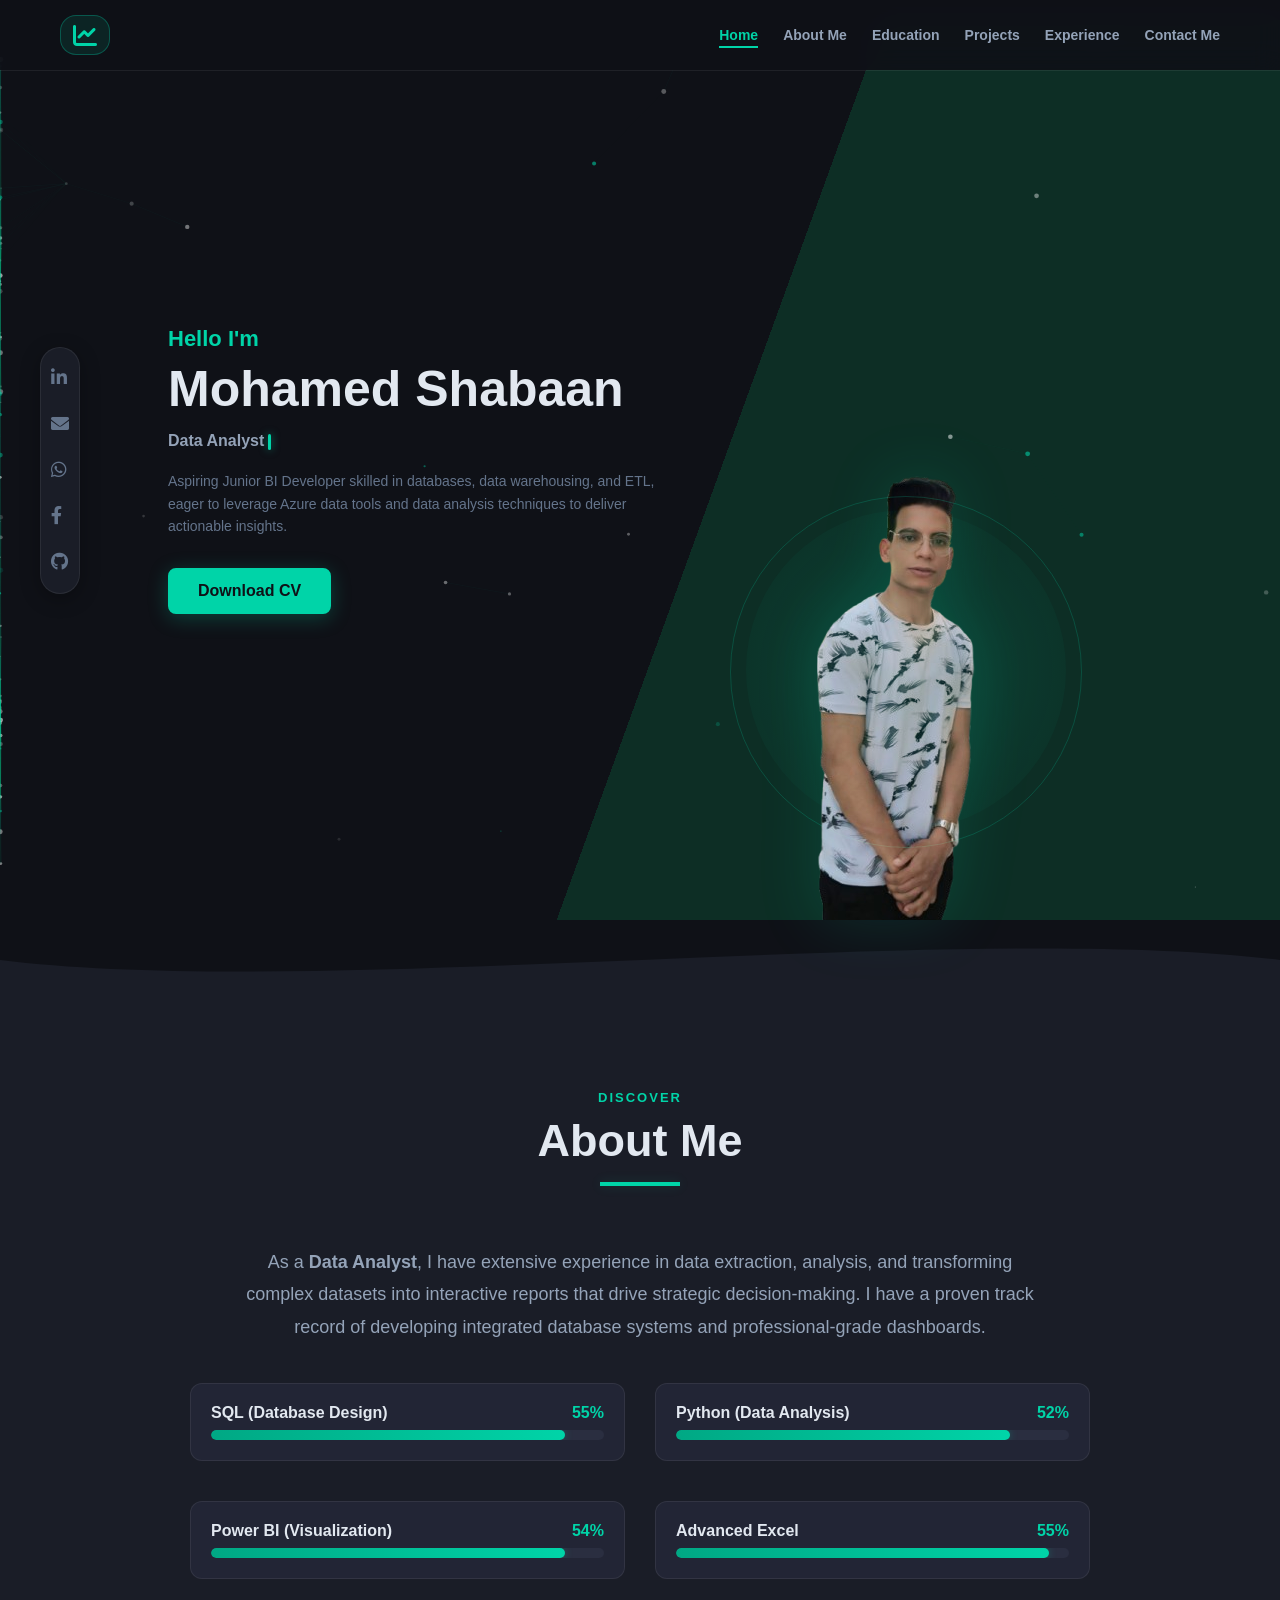
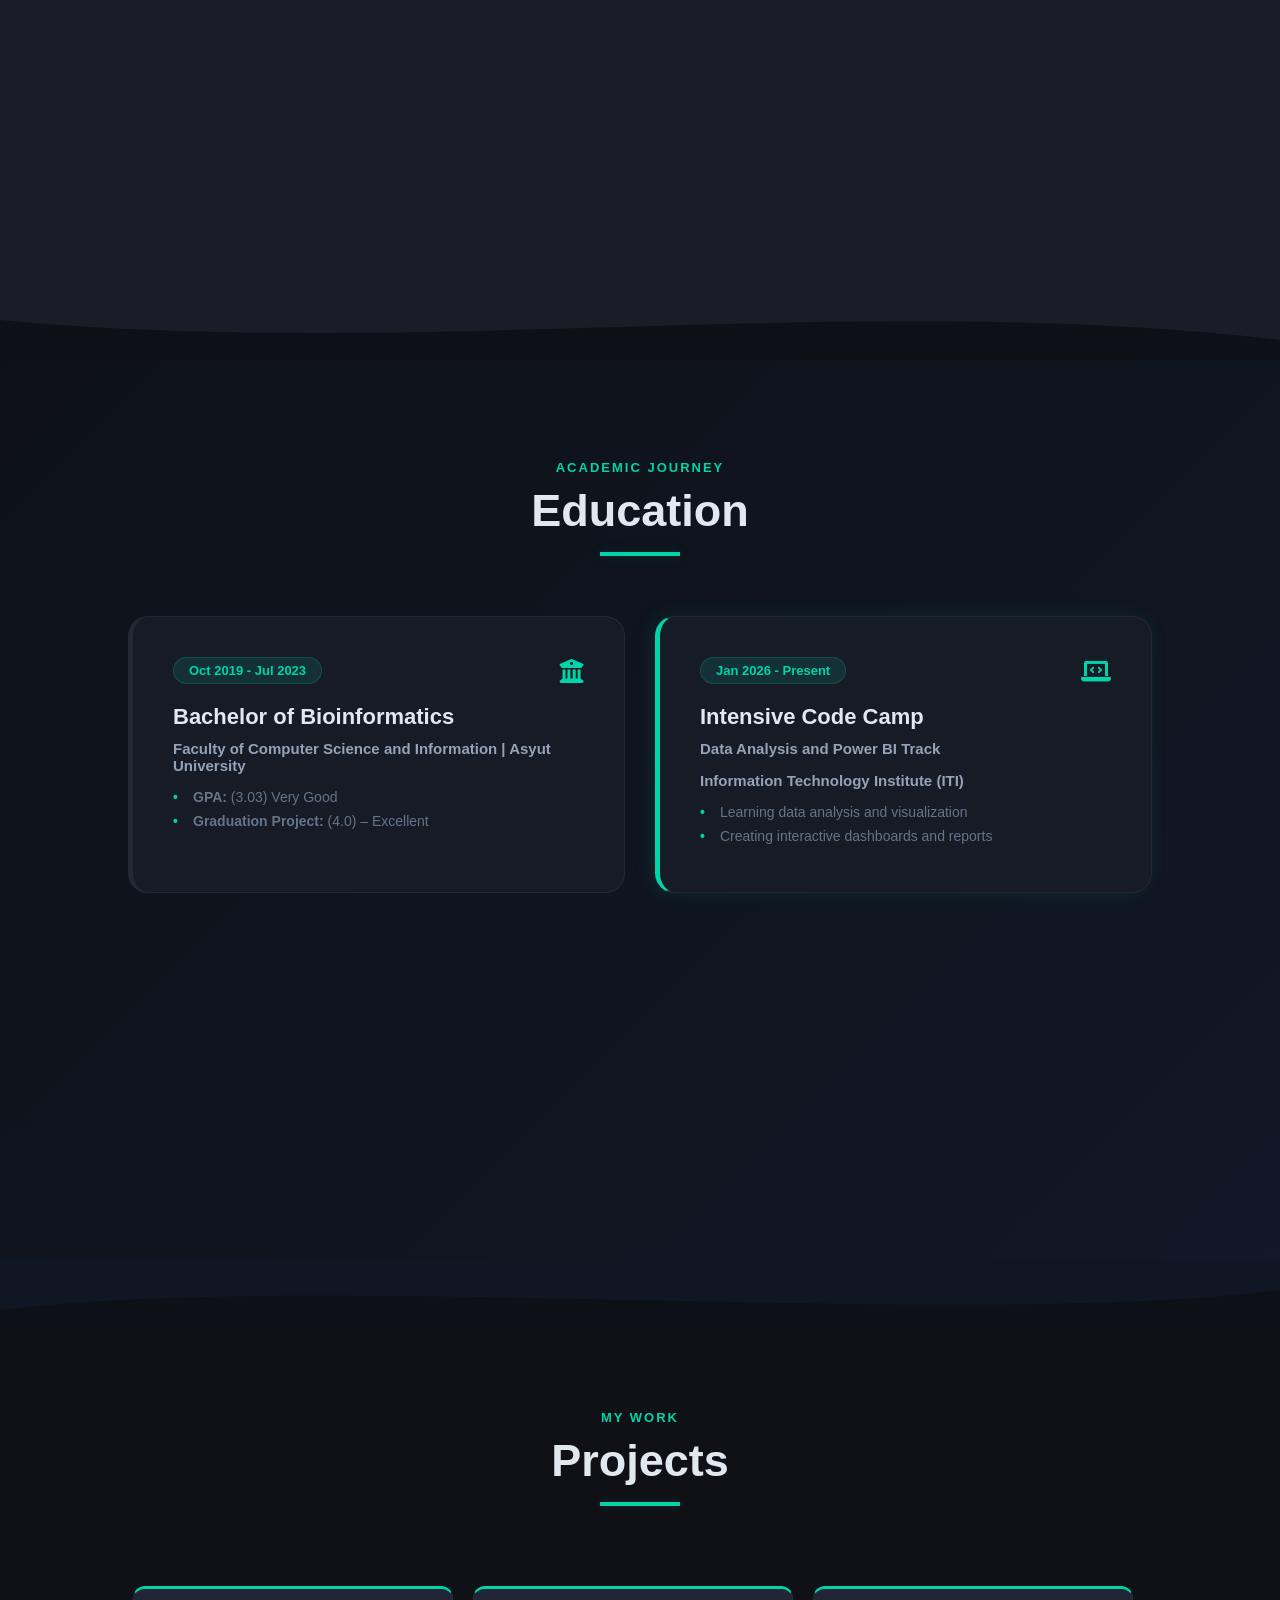
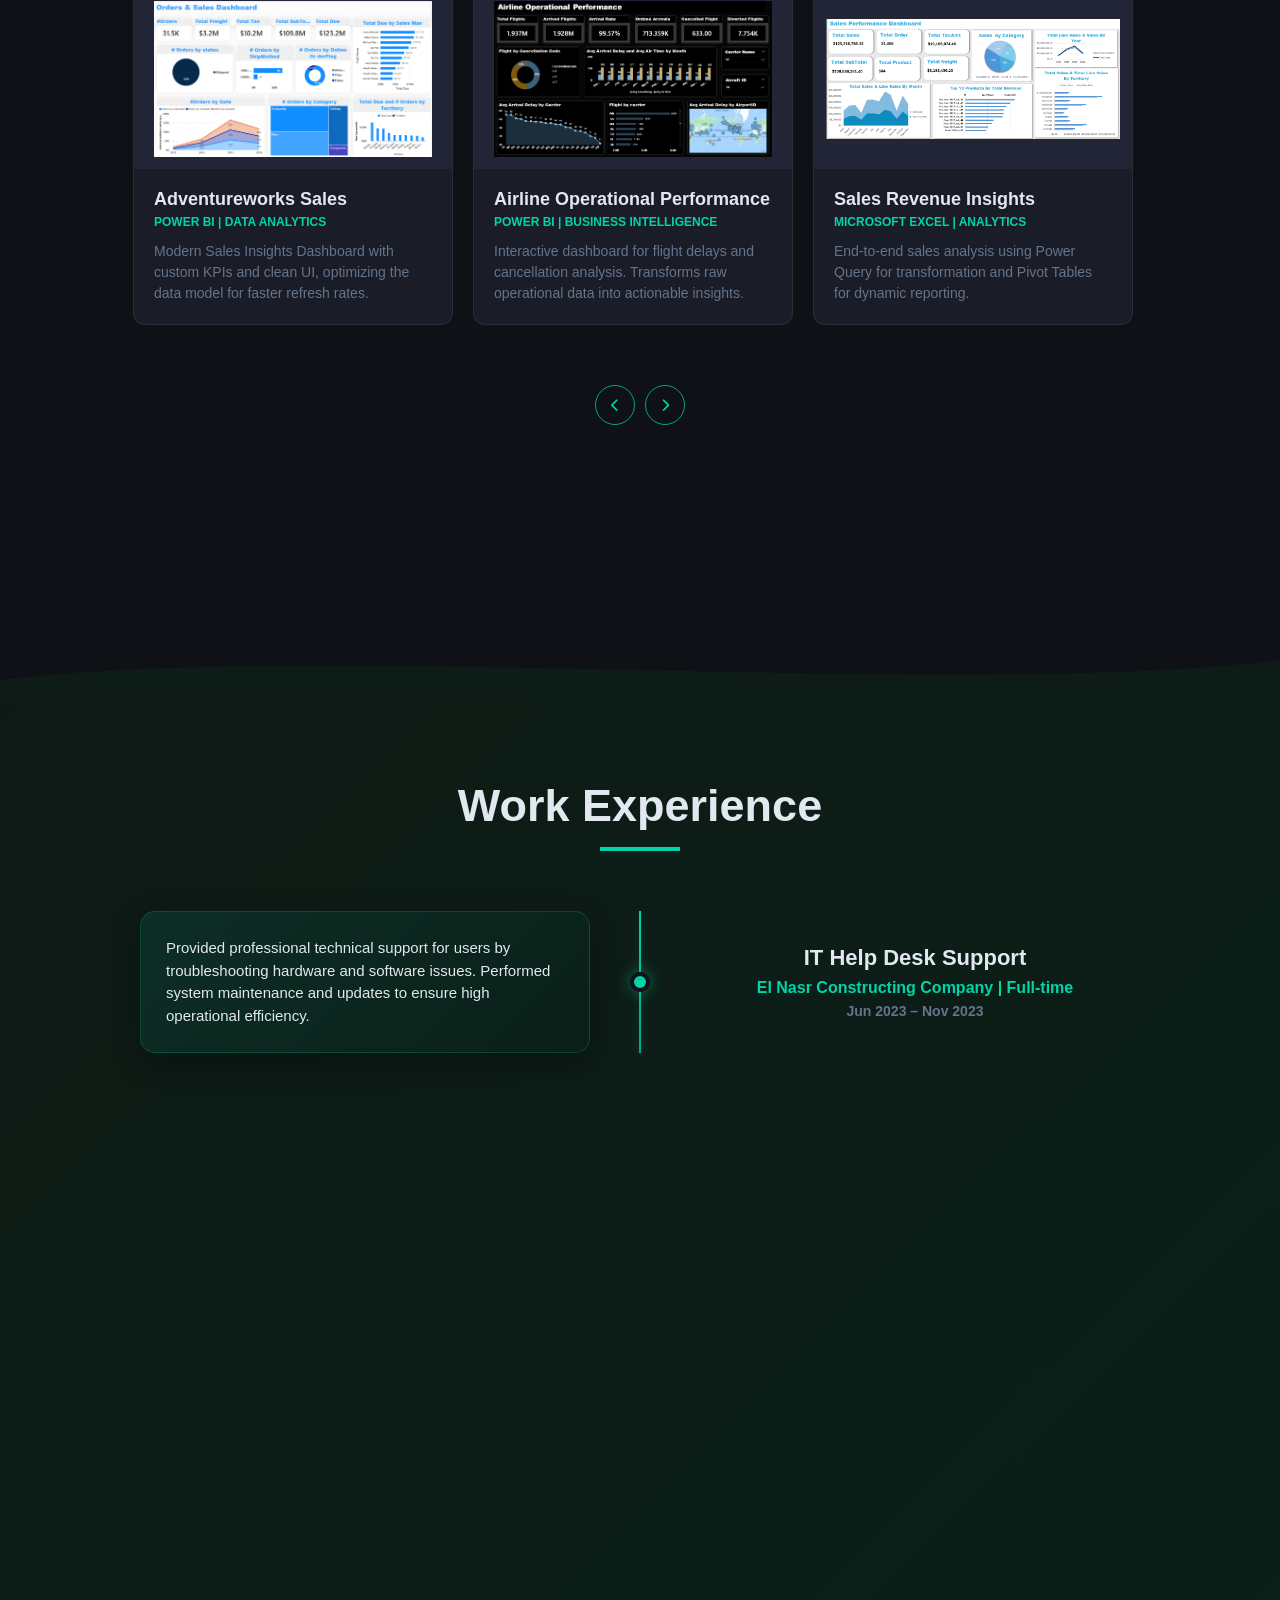
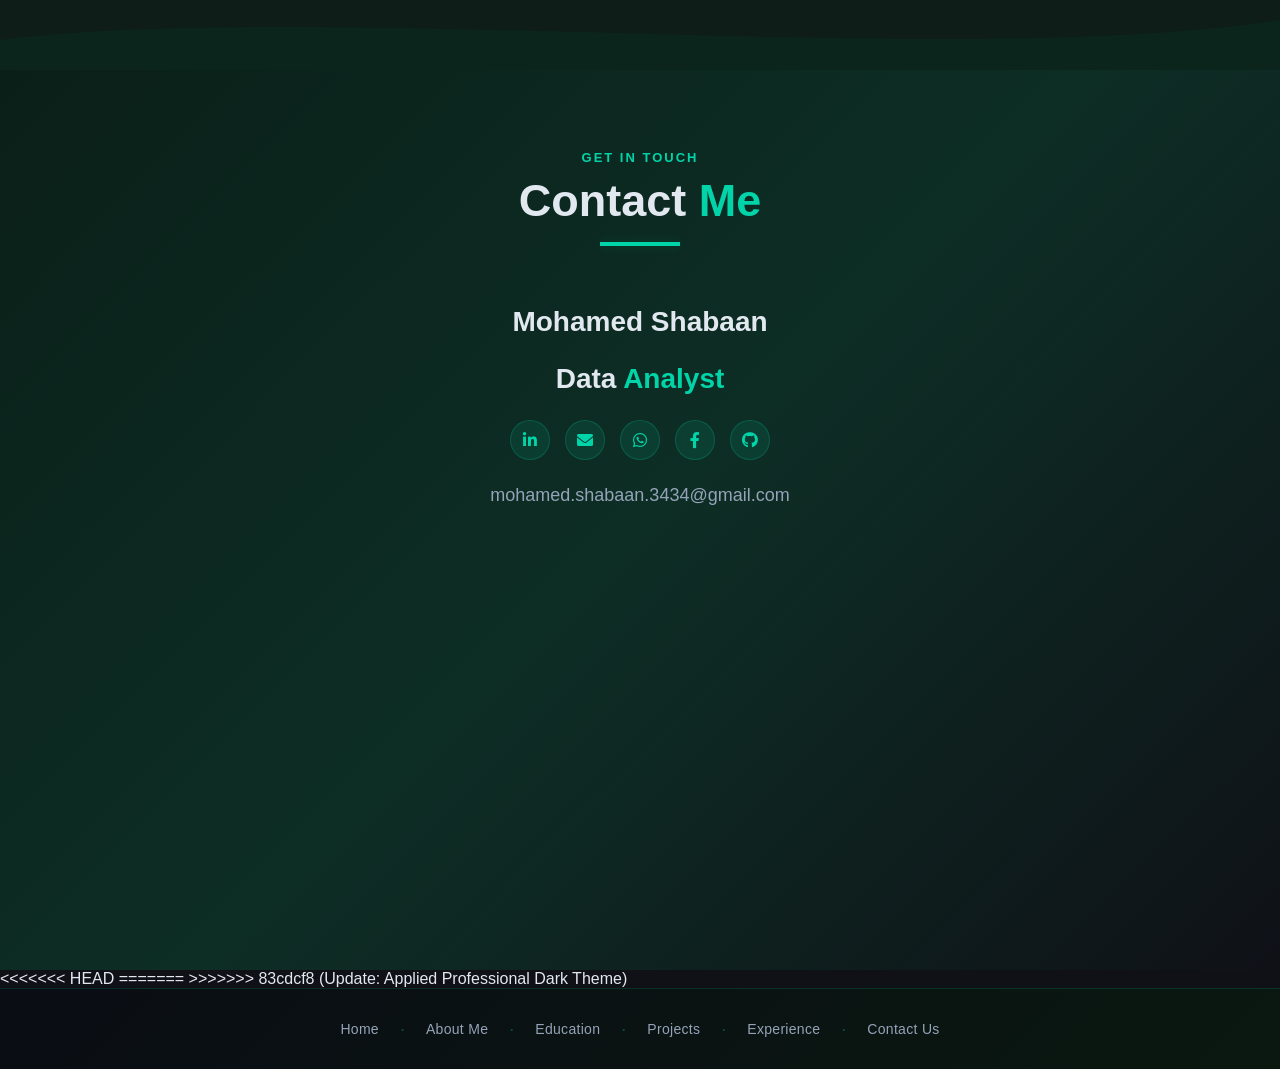
==== index.html @ 7af98ad3 "Update: Applied Professional Dark Theme2" ====
<!DOCTYPE html>
<html lang="en">
<head>
    <meta charset="UTF-8">
    <meta name="viewport" content="width=device-width, initial-scale=1.0">
    <title>Mohamed Shabaan | Portfolio</title>
    <link rel="stylesheet" href="hero.css">
    <link rel="stylesheet" href="style.css">
    <link rel="stylesheet" href="wave.css">
    <link rel="stylesheet" href="effect.css">
    <link href="https://unpkg.com/aos@2.3.1/dist/aos.css" rel="stylesheet">
    <link rel="stylesheet" href="https://cdnjs.cloudflare.com/ajax/libs/font-awesome/6.0.0/css/all.min.css">
</head>
<body>
<header class="main-header">
    <nav class="container">
        <div class="logo">
            <span class="job-tag"> <div class="hero-icon">
                <i class="fas fa-chart-line"></i>
            </div></span>
        </div>
        <ul class="nav-links">
            <li><a href="#home" class="nav-link active">Home</a></li>
            <li><a href="#about" class="nav-link">About Me</a></li>
            <li><a href="#education" class="nav-link">Education</a></li>
            <li><a href="#portfolio" class="nav-link">Projects</a></li>
            <li><a href="#experience" class="nav-link">Experience</a></li>
            <li><a href="#contact" class="nav-link">Contact Me</a></li>
        </ul>
    </nav>
</header>

<!-- ===== HERO ===== -->
<main class="hero" id="home">
    <div class="social-sidebar">
        <a href="https://www.linkedin.com/in/mohamed-shabaan-11221a3b8/?lipi=urn%3Ali%3Apage%3Ad_flagship3_profile_view_base_contact_details%3BFqhRUci6RZ6Cg0pej%2B3enQ%3D%3D" target="_blank"><i class="fab fa-linkedin-in"></i></a>
        <a href="mailto:mohamed.shabaan.3434@gmail.com"><i class="fas fa-envelope"></i></a>
        <a href="https://wa.me/201144045352" target="_blank"><i class="fab fa-whatsapp"></i></a>
        <a href="https://www.facebook.com/mohamed.shabaan.794" target="_blank"><i class="fab fa-facebook-f"></i></a>
        <a href="https://github.com/mohamedshabaanaa342-bot" target="_blank" class="btn-outline"><i class="fab fa-github"></i></a>
    </div>
    <div class="hero-container">
        <div class="hero-text">
            <!-- أيقونة فوق -->
           
            <h3 class="greeting">Hello I'm</h3>
            <h1>Mohamed Shabaan</h1>
            <p class="job-title">Data Analyst</p>
            <p class="description">
                Aspiring Junior BI Developer skilled in databases, data warehousing,
                and ETL, eager to leverage Azure data tools and data analysis techniques
                to deliver actionable insights.
            </p>
            <div class="cta-buttons">
                <a href="https://drive.google.com/file/d/1Bhih-Uv4L9iuUc2vwCbaowPShr50F6uy/view?usp=drive_link"
                   target="_blank" class="btn btn-primary">
                    Download CV
                </a>
            </div>
        </div>
        <div class="hero-image">
            <img src="hh.png" alt="Mohamed Shabaan">
        </div>
    </div>
</main>

<!-- WAVE: Hero → About -->
<div class="wave-divider to-surface">
  <svg viewBox="0 0 1440 70" preserveAspectRatio="none" xmlns="http://www.w3.org/2000/svg">
    <path d="M0,40 C360,80 1080,0 1440,40 L1440,70 L0,70 Z"/>
  </svg>
</div>

<!-- ===== ABOUT ===== -->
<section class="about-section" id="about">
    <div class="container">
        <div class="section-header">
            <span class="subtitle">Discover</span>
            <h2 class="big-title">About Me</h2>
            <div class="center-line"></div>
        </div>
        <div class="about-wrapper">
            <div class="about-text">
                <p class="summary-text">
                    As a <strong>Data Analyst</strong>, I have extensive experience in data extraction,
                    analysis, and transforming complex datasets into interactive reports that drive
                    strategic decision-making. I have a proven track record of developing integrated
                    database systems and professional-grade dashboards.
                </p>
            </div>
            <div class="skills-container">
                <div class="skill-card">
                    <div class="skill-info"><span>SQL (Database Design)</span><span>90%</span></div>
                    <div class="bar-bg"><div class="bar-fill" style="width: 90%;"></div></div>
                </div>
                <div class="skill-card">
                    <div class="skill-info"><span>Python (Data Analysis)</span><span>85%</span></div>
                    <div class="bar-bg"><div class="bar-fill" style="width: 85%;"></div></div>
                </div>
                <div class="skill-card">
                    <div class="skill-info"><span>Power BI (Visualization)</span><span>90%</span></div>
                    <div class="bar-bg"><div class="bar-fill" style="width: 90%;"></div></div>
                </div>
                <div class="skill-card">
                    <div class="skill-info"><span>Advanced Excel</span><span>95%</span></div>
                    <div class="bar-bg"><div class="bar-fill" style="width: 95%;"></div></div>
                </div>
            </div>
        </div>
    </div>
</section>

<!-- WAVE: About → Education -->
<div class="wave-divider to-education">
  <svg viewBox="0 0 1440 70" preserveAspectRatio="none" xmlns="http://www.w3.org/2000/svg">
    <path d="M0,30 C480,70 960,0 1440,50 L1440,70 L0,70 Z"/>
  </svg>
</div>

<!-- ===== EDUCATION ===== -->
<section class="education-section" id="education" data-aos="fade-right">
    <div class="container">
        <div class="section-header">
            <p class="subtitle">Academic Journey</p>
            <h2 class="big-title">Education</h2>
            <div class="center-line"></div>
        </div>
        <div class="education-grid">
            <div class="education-card">
                <div class="card-header">
                    <span class="date">Oct 2019 - Jul 2023</span>
                    <i class="fas fa-university"></i>
                </div>
                <h3>Bachelor of Bioinformatics</h3>
                <p class="institution">Faculty of Computer Science and Information | Asyut University</p>
                <ul class="edu-details">
                    <li><strong>GPA:</strong> (3.03) Very Good</li>
                    <li><strong>Graduation Project:</strong> (4.0) – Excellent</li>
                </ul>
            </div>
            <div class="education-card highlight-edu">
                <div class="card-header">
                    <span class="date">Jan 2026 - Present</span>
                    <i class="fas fa-laptop-code"></i>
                </div>
                <h3>Intensive Code Camp</h3>
                <p class="track">Data Analysis and Power BI Track</p>
                <p class="institution">Information Technology Institute (ITI)</p>
                <ul class="edu-details">
                    <li>Learning data analysis and visualization</li>
                    <li>Creating interactive dashboards and reports</li>
                </ul>
            </div>
        </div>
    </div>
</section>

<!-- WAVE: Education → Projects -->
<div class="wave-divider to-projects">
  <svg viewBox="0 0 1440 70" preserveAspectRatio="none" xmlns="http://www.w3.org/2000/svg">
    <path d="M0,50 C360,10 1080,70 1440,30 L1440,70 L0,70 Z"/>
  </svg>
</div>

<!-- ===== PROJECTS ===== -->
<section class="portfolio-section" id="portfolio">
    <div class="container">
        <div class="section-header">
            <div class="title-group">
                <span class="subtitle">My Work</span>
                <h2 class="big-title">Projects</h2>
                <div class="center-line"></div>
            </div>
        </div>
        <div class="project-slider" id="projectSlider">
            <a href="https://github.com/mohamedshabaanaa342-bot/sales-revenue-insights-dashboard-PowerBi.git" target="_blank" class="project-link-wrapper">
                <div class="project-card" data-aos="fade-up" data-aos-delay="5">
                    <div class="project-image"><img src="power.png" alt="Adventureworks Sales"></div>
                    <div class="project-info">
                        <h3>Adventureworks Sales</h3>
                        <p class="category">POWER BI | DATA ANALYTICS</p>
                        <p class="project-desc">Modern Sales Insights Dashboard with custom KPIs and clean UI, optimizing the data model for faster refresh rates.</p>
                    </div>
                </div>
            </a>
            <a href="https://github.com/mohamedshabaanaa342-bot/Airline-Operational-Performance.git" target="_blank" class="project-link-wrapper">
                <div class="project-card" data-aos="fade-up" data-aos-delay="5">
                    <div class="project-image"><img src="a.png" alt="Airline Dashboard"></div>
                    <div class="project-info">
                        <h3>Airline Operational Performance</h3>
                        <p class="category">POWER BI | BUSINESS INTELLIGENCE</p>
                        <p class="project-desc">Interactive dashboard for flight delays and cancellation analysis. Transforms raw operational data into actionable insights.</p>
                    </div>
                </div>
            </a>
            <a href="https://github.com/mohamedshabaanaa342-bot/httsales-revenue-insights-dashboard-excel.git" target="_blank" class="project-link-wrapper">
                <div class="project-card" data-aos="fade-up" data-aos-delay="5">
                    <div class="project-image"><img src="excel.png" alt="Excel Sales"></div>
                    <div class="project-info">
                        <h3>Sales Revenue Insights</h3>
                        <p class="category">MICROSOFT EXCEL | ANALYTICS</p>
                        <p class="project-desc">End-to-end sales analysis using Power Query for transformation and Pivot Tables for dynamic reporting.</p>
                    </div>
                </div>
            </a>
            <a href="https://github.com/mohamedshabaanaa342-bot/Movies-Data-Analysis.git" target="_blank" class="project-link-wrapper">
                <div class="project-card">
                    <div class="project-image"><img src="py.png" alt="Movies Analysis"></div>
                    <div class="project-info">
                        <h3>Movies Data Analysis</h3>
                        <p class="category">PYTHON | PANDAS & NUMPY</p>
                        <p class="project-desc">Analyzed movie datasets to extract trends using Python, including data cleaning and exploratory analysis.</p>
                    </div>
                </div>
            </a>
            <a href="https://github.com/mohamedshabaanaa342-bot/CRM_Database_and_Data_Analysis.git" target="_blank" class="project-link-wrapper">
                <div class="project-card">
                    <div class="project-image"><img src="crm.png" alt="CRM System"></div>
                    <div class="project-info">
                        <h3>CRM System</h3>
                        <p class="category">SQL | DATABASE DEVELOPMENT</p>
                        <p class="project-desc">Built a CRM database system to manage customer info, sales and Customer opinions processes with high data integrity.</p>
                    </div>
                </div>
            </a>
            <a href="https://github.com/mohamedshabaanaa342-bot/Trains_DB.git" target="_blank" class="project-link-wrapper">
                <div class="project-card">
                    <div class="project-image"><img src="train.png" alt="Train System"></div>
                    <div class="project-info">
                        <h3>Train System</h3>
                        <p class="category">SQL | DATABASE DEVELOPMENT</p>
                        <p class="project-desc">Comprehensive Train Reservation System that includes: train management, trips, employees, booking, seat management.</p>
                    </div>
                </div>
            </a>
        </div>
        <div class="slider-arrows">
            <button class="arrow-btn" id="prevBtn"><i class="fas fa-chevron-left"></i></button>
            <button class="arrow-btn" id="nextBtn"><i class="fas fa-chevron-right"></i></button>
        </div>
    </div>
</section>

<!-- WAVE: Projects → Experience -->
<div class="wave-divider to-experience">
  <svg viewBox="0 0 1440 70" preserveAspectRatio="none" xmlns="http://www.w3.org/2000/svg">
    <path d="M0,50 C360,10 1080,70 1440,30 L1440,70 L0,70 Z"/>
  </svg>
</div>

<!-- ===== EXPERIENCE ===== -->
<section class="experience-section" id="experience">
    <div class="container">
        <div class="section-header">
            <h2 class="big-title">Work Experience</h2>
            <div class="center-line"></div>
        </div>
        <div class="timeline-container">
            <div class="timeline-item">
                <div class="timeline-content">
                    <p>Provided professional technical support for users by troubleshooting
                    hardware and software issues. Performed system maintenance and updates
                    to ensure high operational efficiency.</p>
                </div>
                <div class="timeline-dot"></div>
                <div class="timeline-info">
                    <h3>IT Help Desk Support</h3>
                    <p class="company">El Nasr Constructing Company | Full-time</p>
                    <span class="date">Jun 2023 – Nov 2023</span>
                </div>
            </div>
        </div>
    </div>
</section>

<!-- WAVE: Experience → Contact -->
<div class="wave-divider to-contact">
  <svg viewBox="0 0 1440 70" preserveAspectRatio="none" xmlns="http://www.w3.org/2000/svg">
    <path d="M0,40 C360,0 1080,70 1440,20 L1440,70 L0,70 Z"/>
  </svg>
</div>

<!-- ===== CONTACT ===== -->
<section id="contact">
    <div>
        <div class="section-header">
            <span class="subtitle">Get In Touch</span>
            <h2 class="big-title">Contact <span style="color: var(--green);">Me</span></h2>
            <div class="center-line"></div>
        </div>
        <div class="footer-logo">
            <h2>Mohamed Shabaan</h2>
        </div>
        <div class="footer-logo">
            <h2>Data <span>Analyst</span></h2>
        </div>
        <div class="social-links">
            <a href="https://www.linkedin.com/in/mohamed-shabaan-11221a3b8/?lipi=urn%3Ali%3Apage%3Ad_flagship3_profile_view_base_contact_details%3BFqhRUci6RZ6Cg0pej%2B3enQ%3D%3D" target="_blank" class="social-icon"><i class="fab fa-linkedin-in"></i></a>
            <a href="mailto:mohamed.shabaan.3434@gmail.com" target="_blank" class="social-icon"><i class="fas fa-envelope"></i></a>
            <a href="https://wa.me/201144045352" class="social-icon" target="_blank"><i class="fab fa-whatsapp"></i></a>
            <a href="https://www.facebook.com/mohamed.shabaan.794" target="_blank" class="social-icon"><i class="fab fa-facebook-f"></i></a>
            <a href="https://github.com/mohamedshabaanaa342-bot" class="social-icon" target="_blank"><i class="fab fa-github"></i></a>
        </div>
        <div class="footer-email">
            <p>mohamed.shabaan.3434@gmail.com</p>
        </div>
    </div>
</section>
<<<<<<< HEAD
=======



>>>>>>> 83cdcf8 (Update: Applied Professional Dark Theme)
<script src="script.js"></script>
<script src="https://unpkg.com/aos@2.3.1/dist/aos.js"></script>
<script>
  AOS.init({
    duration: 1000,
    once: true,
    offset: 200
  });
</script>
</body>

<!-- ===== FOOTER ===== -->
<footer class="main-footer">
    <nav class="footer-nav">
        <ul>
            <li><a href="#home">Home</a></li>
            <li><a href="#about">About Me</a></li>
            <li><a href="#education">Education</a></li>
            <li><a href="#portfolio">Projects</a></li>
            <li><a href="#experience">Experience</a></li>
            <li><a href="#contact">Contact Us</a></li>
        </ul>
    </nav>
</footer>
</html>
---- hero.css ----
/* ============================================
   HERO IMAGE - PROFESSIONAL STYLING
   أضف الكود ده في آخر الـ CSS بتاعك
   ============================================ */

.hero-image {
    flex: 1;
    display: flex;
    justify-content: center;
    align-items: flex-end;
    height: 100vh;
    position: relative;
}

/* دايرة خضرا بتتنفس خلف الصورة */
.hero-image::before {
    content: '';
    position: absolute;
    bottom: 10%;
    left: 50%;
    transform: translateX(-50%);
    width: 320px;
    height: 320px;
    background: radial-gradient(circle, rgba(0, 212, 168, 0.15) 0%, rgba(0, 212, 168, 0.05) 60%, transparent 100%);
    border-radius: 50%;
    animation: breathe 4s ease-in-out infinite;
    z-index: 0;
}

/* حلقة دايرية */
.hero-image::after {
    content: '';
    position: absolute;
    bottom: 8%;
    left: 50%;
    transform: translateX(-50%);
    width: 350px;
    height: 350px;
    border: 1px solid rgba(0, 212, 168, 0.2);
    border-radius: 50%;
    animation: breathe 4s ease-in-out infinite reverse;
    z-index: 0;
}

.hero-image img {
    position: relative;
    z-index: 1;
    max-height: 88%;
    max-width: 100%;
    object-fit: contain;
    /* مزيل الخلفية السودا */
    mix-blend-mode: lighten;
    filter: 
        drop-shadow(0 0 30px rgba(0, 212, 168, 0.2))
        drop-shadow(0 0 60px rgba(0, 212, 168, 0.1))
        contrast(1.05)
        brightness(1.05);
    transition: 0.5s;
}

.hero-image img:hover {
    filter: 
        drop-shadow(0 0 40px rgba(0, 212, 168, 0.35))
        drop-shadow(0 0 80px rgba(0, 212, 168, 0.15))
        contrast(1.05)
        brightness(1.08);
    transform: translateY(-8px) scale(1.02);
}

@keyframes breathe {
    0%, 100% { transform: translateX(-50%) scale(1); opacity: 0.6; }
    50% { transform: translateX(-50%) scale(1.08); opacity: 1; }
}

/* موبايل */
@media (max-width: 768px) {
    .hero-image::before,
    .hero-image::after {
        width: 220px;
        height: 220px;
    }
    .hero-image {
        height: 400px;
    }
}
---- style.css ----
/* ============================================
   ROOT VARIABLES — DARK THEME
   ============================================ */
:root {
    --green: #00d4a8;
    --green-dim: #00a884;
    --green-glow: rgba(0, 212, 168, 0.15);
    --navy: #e2e8f0;
    --light-bg: #0f1117;
    --surface: #1a1d27;
    --surface-2: #222535;
    --surface-3: #2a2e40;
    --text-gray: #94a3b8;
    --text-primary: #e2e8f0;
    --text-muted: #64748b;
    --border: rgba(255, 255, 255, 0.07);
    --border-accent: rgba(0, 212, 168, 0.2);
}

/* ============================================
   RESET & BASE
   ============================================ */
* {
    margin: 0;
    padding: 0;
    box-sizing: border-box;
    font-family: 'Segoe UI', Tahoma, Geneva, Verdana, sans-serif;
}

html {
    scroll-behavior: smooth;
}

body {
    overflow-x: hidden;
    background-color: var(--light-bg);
    color: var(--text-primary);
}

/* ============================================
   HEADER
   ============================================ */
.main-header {
    position: fixed;
    top: 0;
    left: 0;
    width: 100%;
    z-index: 1000;
    background-color: rgba(15, 17, 23, 0.92);
    backdrop-filter: blur(12px);
    -webkit-backdrop-filter: blur(12px);
    box-shadow: 0 1px 0 var(--border);
    padding: 15px 0;
    transition: all 0.3s ease;
}

nav.container {
    display: flex;
    justify-content: space-between;
    align-items: center;
    max-width: 1200px;
    margin: 0 auto;
    padding: 0 20px;
}

.logo {
    font-size: 24px;
    font-weight: 800;
    color: var(--text-primary);
}
.logo span { color: var(--green); }

.nav-links {
    display: flex;
    list-style: none;
    gap: 25px;
}

.nav-link {
    text-decoration: none;
    color: var(--text-gray);
    font-size: 14px;
    font-weight: 600;
    transition: 0.3s;
    position: relative;
}

.nav-link:hover,
.nav-link.active {
    color: var(--green);
}

.nav-link.active::after {
    content: '';
    position: absolute;
    bottom: -5px;
    left: 0;
    width: 100%;
    height: 2px;
    background-color: var(--green);
}

body {
    padding-top: 20px;
}

/* ============================================
   SECTIONS (GENERAL)
   ============================================ */
section {
    display: block;
    width: 100%;
    padding: 80px 0;
    min-height: 100vh;
    scroll-margin-top: 10px;
}

section {
    scroll-margin-top: 0px;
}

/* ============================================
   SECTION HEADERS
   ============================================ */
.section-header {
    text-align: center;
    margin-bottom: 60px;
}

.subtitle {
    display: block;
    color: var(--green);
    font-weight: 600;
    font-size: 13px;
    letter-spacing: 2px;
    text-transform: uppercase;
    margin-bottom: 10px;
}

.big-title {
    font-size: 45px;
    color: var(--text-primary);
    font-weight: 800;
    margin-bottom: 15px;
}

.center-line {
    width: 80px;
    height: 4px;
    background-color: var(--green);
    margin: 0 auto;
    box-shadow: 0 0 12px var(--green-glow);
}

.left-line {
    width: 45px;
    height: 3px;
    background: var(--green);
    box-shadow: 0 0 8px var(--green-glow);
}

/* ============================================
   HERO SECTION
   ============================================ */
.hero {
    position: relative;
    height: 100vh;
    display: flex;
    align-items: center;
    background: linear-gradient(110deg, var(--light-bg) 55%, #0d2e25 55%);
}

.hero-full-bg {
    position: relative;
    height: 100vh;
    background-image: linear-gradient(rgba(0,0,0,0.8), rgba(0,0,0,0.8)),
                      url('WhatsApp Image 2026-05-02 at 2.49.04 AM (2).jpeg');
    background-size: cover;
    background-position: center;
    background-attachment: fixed;
    display: flex;
    align-items: center;
    justify-content: center;
}

.hero-container {
    display: flex;
    width: 100%;
    padding: 0 10%;
    align-items: center;
    justify-content: space-between;
}

.hero-text {
    flex: 1;
    max-width: 500px;
}

.greeting {
    color: var(--green);
    font-size: 22px;
    margin-bottom: 10px;
}

.hero-text h1 {
    font-size: 55px;
    color: var(--text-primary);
    margin-bottom: 15px;
    line-height: 1.1;
}

.job-title {
    font-weight: 600;
    color: var(--text-gray);
    margin-bottom: 20px;
}

.description {
    color: var(--text-muted);
    line-height: 1.6;
    margin-bottom: 30px;
    font-size: 14px;
}

/* Buttons */
.cta-buttons {
    display: flex;
    gap: 20px;
    margin-top: 30px;
    animation: fadeInUp 0.8s ease-out 0.4s forwards;
    opacity: 0;
}

.btn {
    padding: 12px 28px;
    border-radius: 8px;
    text-decoration: none;
    font-weight: 600;
    transition: all 0.3s cubic-bezier(0.4, 0, 0.2, 1);
    position: relative;
    overflow: hidden;
    display: inline-block;
    z-index: 1;
}

.btn-primary {
    background-color: var(--green);
    color: #0f1117;
    border: 2px solid var(--green);
    box-shadow: 0 4px 20px rgba(0, 212, 168, 0.25);
    animation: pulse 2s infinite;
}

.btn-secondary {
    background-color: transparent;
    color: var(--green);
    border: 2px solid var(--green-dim);
}

.btn::before {
    content: '';
    position: absolute;
    top: 50%;
    left: 50%;
    width: 0;
    height: 0;
    background: rgba(255, 255, 255, 0.07);
    border-radius: 50%;
    transform: translate(-50%, -50%);
    transition: width 0.6s, height 0.6s;
    z-index: -1;
}

.btn:hover {
    transform: translateY(-3px);
    box-shadow: 0 10px 25px rgba(0, 212, 168, 0.2);
}

.btn:hover::before {
    width: 300px;
    height: 300px;
}

.btn-primary:hover {
    background-color: #00b894;
    border-color: #00b894;
    color: #0f1117;
}

.btn-secondary:hover {
    background-color: var(--green);
    color: #0f1117;
}

/* Social Sidebar */
.social-sidebar {
    position: absolute;
    left: 40px;
    display: flex;
    flex-direction: column;
    gap: 25px;
    padding: 20px 10px;
    border: 1px solid var(--border);
    border-radius: 50px;
    background: var(--surface);
    box-shadow: 0 5px 20px rgba(0, 0, 0, 0.3);
}

.social-sidebar a {
    color: var(--text-muted);
    font-size: 18px;
    transition: 0.3s;
}

.social-sidebar a:hover {
    color: var(--green);
}

/* Hero Image */
.hero-image {
    flex: 1;
    display: flex;
    justify-content: center;
    align-items: flex-end;
    height: 100vh;
}

.hero-image img {
    max-height: 90%;
    max-width: 100%;
    object-fit: contain;
    filter: drop-shadow(0 0 30px rgba(0, 212, 168, 0.15));
}

/* ============================================
   ABOUT / SKILLS SECTION
   ============================================ */
.about-section {
    padding: 100px 10%;
    background-color: var(--surface);
}

.about-wrapper {
    display: flex;
    flex-direction: column;
    align-items: center;
    gap: 40px;
}

.summary-text {
    max-width: 800px;
    text-align: center;
    color: var(--text-gray);
    line-height: 1.8;
    font-size: 18px;
}

.skills-container {
    width: 100%;
    max-width: 900px;
    display: grid;
    grid-template-columns: 1fr 1fr;
    gap: 30px;
}

.skill-card {
    background: var(--surface-2);
    padding: 20px;
    border-radius: 12px;
    border: 1px solid var(--border);
    margin-bottom: 10px;
    transition: 0.3s;
}

.skill-card:hover {
    border-color: var(--border-accent);
    box-shadow: 0 0 20px var(--green-glow);
}

.skill-info {
    display: flex;
    justify-content: space-between;
    margin-bottom: 8px;
    font-weight: 600;
    color: var(--text-primary);
}

.bar-bg {
    width: 100%;
    height: 10px;
    background-color: var(--surface-3);
    border-radius: 10px;
    overflow: hidden;
}

.bar-fill {
    height: 100%;
    background: linear-gradient(90deg, var(--green-dim), var(--green));
    border-radius: 10px;
    box-shadow: 0 0 8px rgba(0, 212, 168, 0.3);
}

/* ============================================
   EDUCATION SECTION
   ============================================ */
.education-section {
    padding: 100px 10%;
    background-color: var(--light-bg);
}

.education-grid {
    display: grid;
    grid-template-columns: repeat(auto-fit, minmax(350px, 1fr));
    gap: 30px;
    margin-top: 50px;
}

.education-card {
    background: var(--surface);
    padding: 40px;
    border-radius: 20px;
    border: 1px solid var(--border);
    border-left: 5px solid #2a3a5c;
    transition: 0.3s;
}

.education-card.highlight-edu {
    border-left-color: var(--green);
    box-shadow: -3px 0 20px rgba(0, 212, 168, 0.1);
}

.education-card:hover {
    transform: translateY(-5px);
    border-color: var(--border-accent);
    box-shadow: 0 15px 40px rgba(0, 0, 0, 0.3);
}

.card-header {
    display: flex;
    justify-content: space-between;
    align-items: center;
    margin-bottom: 20px;
}

.card-header .date {
    background: rgba(0, 212, 168, 0.12);
    color: var(--green);
    padding: 5px 15px;
    border-radius: 50px;
    font-size: 13px;
    font-weight: 600;
    border: 1px solid var(--border-accent);
}

.card-header i {
    font-size: 24px;
    color: var(--green);
}

.education-card h3 {
    font-size: 22px;
    color: var(--text-primary);
    margin-bottom: 10px;
}

.institution,
.track {
    font-weight: 600;
    color: var(--text-gray);
    margin-bottom: 15px;
    font-size: 15px;
}

.edu-details {
    list-style: none;
    padding: 0;
}

.edu-details li {
    font-size: 14px;
    color: var(--text-muted);
    margin-bottom: 8px;
    position: relative;
    padding-left: 20px;
}

.edu-details li::before {
    content: "•";
    color: var(--green);
    font-weight: bold;
    position: absolute;
    left: 0;
}

/* ============================================
   PORTFOLIO SECTION
   ============================================ */
.portfolio-section {
    padding: 80px 10%;
    background: var(--light-bg);
}

#projects {
    background: linear-gradient(180deg, var(--light-bg) 0%, #0a1f18 100%);
}

.portfolio-header {
    display: flex;
    justify-content: space-between;
    align-items: flex-end;
    margin-bottom: 40px;
}

.title-group {
    width: 100%;
    justify-content: center;
    align-items: center;
    text-align: center;
}

.slider-arrows {
    display: flex;
    gap: 10px;
    justify-content: center;
}

.arrow-btn {
    width: 40px;
    height: 40px;
    border-radius: 50%;
    border: 1px solid var(--green-dim);
    background: transparent;
    color: var(--green);
    cursor: pointer;
    transition: 0.3s;
}

.arrow-btn:hover {
    background: var(--green);
    color: #0f1117;
    box-shadow: 0 0 15px var(--green-glow);
}

.project-link-wrapper {
    text-decoration: none;
    color: inherit;
    display: block;
}

.project-slider {
    display: flex;
    gap: 20px;
    overflow-x: auto;
    scroll-behavior: smooth;
    padding: 20px 5px 60px;
    scrollbar-width: none;
}

.project-slider::-webkit-scrollbar {
    display: none;
}

.project-card {
    min-width: 320px;
    max-width: 320px;
    background: var(--surface);
    border-radius: 12px;
    overflow: hidden;
    border: 1px solid var(--border);
    border-top: 3px solid var(--green);
    flex-shrink: 0;
    cursor: pointer;
    transition: all 0.4s cubic-bezier(0.175, 0.885, 0.32, 1.275);
}

.project-card:hover {
    transform: translateY(-12px) scale(1.02);
    box-shadow: 0 20px 40px rgba(0, 212, 168, 0.15);
    border-color: var(--border-accent);
}

.project-image {
    width: 100%;
    height: 180px;
    background: var(--surface-2);
    display: flex;
    align-items: center;
    justify-content: center;
    padding: 12px;
}

.project-image img {
    max-width: 100%;
    max-height: 100%;
    object-fit: contain;
    display: block;
    transition: 0.5s;
}

.project-card:hover img {
    transform: scale(1.1);
}

.project-info {
    padding: 20px;
}

.project-info h3 {
    font-size: 18px;
    color: var(--text-primary);
    font-weight: 700;
    margin-bottom: 5px;
}

.category {
    color: var(--green);
    font-weight: 700;
    font-size: 12px;
    text-transform: uppercase;
    margin-bottom: 12px;
}

.project-desc {
    font-size: 14px;
    color: var(--text-muted);
    line-height: 1.5;
}

/* ============================================
   EXPERIENCE SECTION
   ============================================ */
.experience-section {
    padding: 80px 10%;
    background-color: var(--surface);
    text-align: center;
}

#experience {
    background: linear-gradient(135deg, #0f1a15 0%, #0a1f18 100%);
}

.timeline-container {
    position: relative;
    max-width: 1000px;
    margin: 60px auto;
}

.timeline-container::after {
    content: '';
    position: absolute;
    width: 2px;
    background: linear-gradient(180deg, var(--green), #00a884);
    top: 0;
    bottom: 0;
    left: 50%;
    transform: translateX(-50%);
    box-shadow: 0 0 10px rgba(0, 212, 168, 0.3);
}

.timeline-item {
    display: flex;
    justify-content: space-between;
    align-items: center;
    width: 100%;
    margin-bottom: 50px;
    position: relative;
}

.timeline-content {
    width: 45%;
    padding: 25px;
    background: linear-gradient(135deg, #0d2e25, #0a1f18);
    color: var(--text-primary);
    border-radius: 15px;
    border: 1px solid var(--border-accent);
    box-shadow: 0 10px 30px rgba(0, 0, 0, 0.3);
    text-align: left;
    line-height: 1.5;
    font-size: 15px;
}

.timeline-dot {
    position: absolute;
    left: 50%;
    transform: translateX(-50%);
    width: 20px;
    height: 20px;
    background-color: var(--green);
    border: 4px solid var(--light-bg);
    border-radius: 50%;
    z-index: 2;
    box-shadow: 0 0 15px rgba(0, 212, 168, 0.5);
}

.timeline-info {
    width: 45%;
    text-align: center;
}

.timeline-info h3 {
    font-size: 22px;
    color: var(--text-primary);
    margin-bottom: 8px;
    font-weight: 700;
}

.timeline-info .company {
    color: var(--green);
    font-weight: 700;
    margin-bottom: 5px;
}

.timeline-info .date {
    font-size: 14px;
    color: var(--text-muted);
    font-weight: 600;
}

/* ============================================
   CONTACT SECTION
   ============================================ */
#contact {
    background: linear-gradient(135deg, #0a1f18 0%, #0d2e25 50%, #0f1117 100%);
}

#contact .big-title {
    color: var(--text-primary);
}

#contact .subtitle {
    color: var(--green);
}

#contact .center-line {
    background-color: var(--green);
    box-shadow: 0 0 12px var(--green-glow);
}

#contact .social-icon {
    background-color: rgba(0, 212, 168, 0.1);
    color: var(--green);
    border: 1px solid var(--border-accent);
}

#contact .social-icon:hover {
    background-color: var(--green);
    color: #0f1117;
    box-shadow: 0 0 15px var(--green-glow);
}

#contact .footer-email a {
    color: var(--text-primary);
}

/* ============================================
   FOOTER
   ============================================ */
.main-footer {
    padding: 10px 0px;
    background: linear-gradient(135deg, #0a0d14 0%, #0a1810 100%);
    text-align: center;
    width: 100%;
    border-top: 1px solid var(--border);
}

.footer-nav {
    display: flex;
    justify-content: center;
    align-items: center;
    height: auto;
}

.footer-logo h2 {
    font-size: 28px;
    color: var(--text-primary);
    font-weight: 800;
    margin-bottom: 25px;
}

.footer-logo h2 span {
    color: var(--green);
}

.social-links {
    display: flex;
    justify-content: center;
    gap: 15px;
    margin-bottom: 25px;
}

.social-icon {
    width: 40px;
    height: 40px;
    background-color: rgba(255, 255, 255, 0.05);
    color: var(--text-gray);
    border-radius: 50%;
    border: 1px solid var(--border);
    display: flex;
    align-items: center;
    justify-content: center;
    text-decoration: none;
    transition: 0.3s;
}

.social-icon:hover {
    background-color: var(--green);
    color: #0f1117;
    border-color: var(--green);
    box-shadow: 0 0 15px var(--green-glow);
}

.footer-email {
    margin-bottom: 30px;
    display: flex;
    justify-content: center;
    align-items: center;
}

.footer-email a {
    font-size: 32px;
    color: var(--text-primary);
    text-decoration: none;
    font-weight: 700;
    transition: 0.3s;
}

.footer-email a:hover {
    color: var(--green);
}

.footer-logo {
    display: flex;
    justify-content: center;
    align-items: center;
}

.footer-nav ul {
    list-style: none;
    padding: 0;
    margin: 0;
    display: flex;
    justify-content: center;
    align-items: center;
    gap: 30px;
}

.footer-nav ul li a {
    text-decoration: none;
    color: var(--text-muted);
    font-size: 15px;
    font-weight: 500;
    transition: 0.3s;
    position: relative;
    padding-bottom: 5px;
}

.footer-nav ul li a:hover {
    color: var(--green);
}

.footer-nav ul li a.active {
    color: var(--green);
    font-weight: 700;
}

.footer-nav ul li a.active::after {
    content: '';
    position: absolute;
    bottom: -5px;
    left: 0;
    width: 100%;
    height: 2px;
    background-color: var(--green);
}

/* ============================================
   ANIMATIONS
   ============================================ */
@keyframes fadeInUp {
    from {
        opacity: 0;
        transform: translateY(30px);
    }
    to {
        opacity: 1;
        transform: translateY(0);
    }
}

@keyframes slideInRight {
    from {
        opacity: 0;
        transform: translateX(50px);
    }
    to {
        opacity: 1;
        transform: translateX(0);
    }
}

@keyframes pulse {
    0% { transform: scale(1); box-shadow: 0 0 0 0 rgba(0, 212, 168, 0.4); }
    70% { transform: scale(1.05); box-shadow: 0 0 0 10px rgba(0, 212, 168, 0); }
    100% { transform: scale(1); box-shadow: 0 0 0 0 rgba(0, 212, 168, 0); }
}

.hero-text h1 {
    animation: fadeInUp 0.8s ease-out forwards;
}

.hero-text p {
    animation: fadeInUp 0.8s ease-out 0.2s forwards;
    opacity: 0;
}

.hero-image {
    animation: slideInRight 1s ease-out forwards;
}

.hero-text, .hero-image {
    opacity: 0;
    transform: translateY(20px);
    transition: all 0.8s ease-out;
}

.hero-text.reveal, .hero-image.reveal {
    opacity: 1;
    transform: translateY(0);
}

/* ============================================
   RESPONSIVE
   ============================================ */
@media (max-width: 1024px) {
    .hero {
        background: linear-gradient(110deg, var(--light-bg) 50%, #0d2e25 50%);
    }
    .hero-text h1 {
        font-size: 45px;
    }
}

@media (max-width: 768px) {
    header nav ul {
        display: none !important;
    }

    .hero {
        height: auto;
        padding-top: 100px;
        background: linear-gradient(to bottom, var(--light-bg) 55%, #0d2e25 45%);
        display: block;
    }

    .hero-container {
        flex-direction: column;
        text-align: center;
        padding: 0 5%;
    }

    .hero-text {
        max-width: 100%;
        margin-bottom: 50px;
    }

    .hero-text h1 {
        font-size: 38px;
    }

    .cta-buttons {
        justify-content: center;
        flex-wrap: wrap;
    }

    .social-sidebar {
        position: static;
        flex-direction: row;
        width: fit-content;
        margin: 20px auto;
    }

    .hero-image {
        height: 400px;
        align-items: center;
    }

    .hero-image img {
        width: 80%;
    }

    .big-title {
        font-size: 38px;
    }

    .skills-container {
        grid-template-columns: 1fr;
    }

    .education-grid {
        grid-template-columns: 1fr;
    }

    .portfolio-header {
        flex-direction: column;
        align-items: flex-start;
        gap: 20px;
    }

    .slider-arrows {
        width: 100%;
        justify-content: space-between;
    }

    #nextBtn, #prevBtn, .slider-arrows {
        display: none !important;
    }

    .project-slider,
    #projectSlider {
        display: flex;
        overflow-x: auto;
        scroll-snap-type: x mandatory;
        gap: 15px;
        padding: 20px 5% 40px;
        scroll-behavior: smooth;
        scrollbar-width: none;
        -webkit-overflow-scrolling: touch;
    }

    .project-slider::-webkit-scrollbar,
    #projectSlider::-webkit-scrollbar {
        display: none;
    }

    .project-card {
        min-width: 85vw;
        max-width: 85vw;
        scroll-snap-align: center;
        flex-shrink: 0;
    }

    .project-image {
        height: 160px;
    }

    .timeline-container::after {
        left: 20px;
    }

    .timeline-item {
        flex-direction: column;
        align-items: flex-start;
        padding-left: 50px;
    }

    .timeline-content,
    .timeline-info {
        width: 100%;
        margin-bottom: 25px;
    }

    .timeline-dot {
        left: 20px;
        top: 15px;
    }

    .timeline-info {
        text-align: left;
    }

    .footer-nav ul {
        display: flex !important;
        flex-direction: column !important;
        align-items: center;
        gap: 15px;
        padding: 0;
        list-style: none;
    }

    .footer-nav ul li a {
        font-size: 16px;
        display: block;
        padding: 5px 0;
    }
}
@media (max-width: 768px) {
    #education,
    #portfolio,
    #experience,
    #contact {
        min-height: unset;
        height: auto;
        padding: 50px 0;
    }
}
@media (max-width: 576px) {
    .big-title {
        font-size: 26px;
    }
}

@media (max-width: 480px) {
    .hero-text h1 {
        font-size: 32px;
    }

    .cta-buttons {
        flex-direction: column;
        gap: 15px;
        width: 100%;
    }

    .btn {
        width: 100%;
        text-align: center;
    }
}
.education-section,
#education {
    background: linear-gradient(135deg, #0d1117 0%, #111827 100%);
}
 
.education-card {
    background: #161b26;
    border-color: rgba(255, 255, 255, 0.06);
}
 
.education-card:hover {
    border-color: rgba(0, 212, 168, 0.25);
    box-shadow: 0 15px 40px rgba(0, 0, 0, 0.4);
}

.social-sidebar {
    position: absolute;
    left: 40px;
    z-index: 100 !important;
}
.hero-icon {
    width: 50px;
    height: 40px;
    background: rgba(0, 212, 168, 0.1);
    border: 1px solid rgba(0, 212, 168, 0.3);
    border-radius: 16px;
    display: flex;
    align-items: center;
    justify-content: center;
    margin-bottom: 0px;
    animation: float 2s ease-in-out infinite;
}

.hero-icon i {
    font-size: 24px;
    color: var(--green);
}

@keyframes float {
    0%, 100% { transform: translateY(0px); }
    50% { transform: translateY(-8px); }
}

.hero-text h1 {
    white-space: nowrap;
    font-size: 50px;
}

@media (max-width: 768px) {
    .hero-text h1 {
        white-space: normal;
        font-size: 38px;
    }
    .social-sidebar {
    position: absolute;
    left: 40px;
    z-index: 0 !important;
}
}
---- wave.css ----
.wave-divider {
    position: relative;
    width: 100%;
    overflow: hidden;
    line-height: 0;
    margin: 0;
    padding: 0;
}
 
.wave-divider svg {
    display: block;
    width: 100%;
    height: 70px;
}
 
/* Hero (#0f1117) → About (#1a1d27) */
.wave-divider.to-surface {
    background-color: #0f1117;
}
.wave-divider.to-surface svg path {
    fill: #1a1d27;
}
 
/* About (#1a1d27) → Education (#0d1117) */
.wave-divider.to-education {
    background-color: #1a1d27;
}
.wave-divider.to-education svg path {
    fill: #0d1117;
}
 
/* Education (#0d1117) → Projects (#0d1117) */
.wave-divider.to-projects {
    background-color: #101724;
}
.wave-divider.to-projects svg path {
    fill: #0d1117;
}
 
/* Projects (#0d1117) → Experience (#0a1f18) */
.wave-divider.to-experience {
    background-color: #0f1117;
}
.wave-divider.to-experience svg path {
    fill: #0d1c16;
}
 
/* Experience (#0a1f18) → Contact (#0a1f18) */
.wave-divider.to-contact {
    background-color: #0e1d17;
}
.wave-divider.to-contact svg path {
    fill: #0b251d;
}
---- effect.css ----
/* ============================================
   SCROLL PROGRESS BAR
   ============================================ */
#progress-bar {
    position: fixed;
    top: 0;
    left: 0;
    height: 3px;
    width: 0%;
    background: linear-gradient(90deg, #00a884, #00d4a8, #00a884);
    background-size: 200% 100%;
    z-index: 9999;
    transition: width 0.1s linear;
    animation: shimmer 2s infinite linear;
    box-shadow: 0 0 10px rgba(0, 212, 168, 0.6);
}

@keyframes shimmer {
    0% { background-position: 200% 0; }
    100% { background-position: -200% 0; }
}

/* ============================================
   TYPING CURSOR
   ============================================ */
.typing-text {
    display: inline;
}

.typing-cursor {
    display: inline-block;
    width: 3px;
    height: 1em;
    background-color: #00d4a8;
    margin-left: 4px;
    vertical-align: middle;
    animation: blink 0.8s step-end infinite;
    box-shadow: 0 0 8px rgba(0, 212, 168, 0.6);
    border-radius: 2px;
}

@keyframes blink {
    0%, 100% { opacity: 1; }
    50% { opacity: 0; }
}
/* ============================================
   1. GLITCH EFFECT على الاسم
   ============================================ */
.hero-text h1 {
    position: relative;
}

.hero-text h1:hover {
    animation: glitch 0.4s ease infinite;
}

.hero-text h1::before,
.hero-text h1::after {
    content: attr(data-text);
    position: absolute;
    top: 0;
    left: 0;
    width: 100%;
    height: 100%;
    opacity: 0;
}

.hero-text h1:hover::before {
    color: #00d4a8;
    animation: glitch-top 0.4s ease infinite;
    clip-path: polygon(0 0, 100% 0, 100% 40%, 0 40%);
    opacity: 1;
}

.hero-text h1:hover::after {
    color: #ff4d6d;
    animation: glitch-bottom 0.4s ease infinite;
    clip-path: polygon(0 60%, 100% 60%, 100% 100%, 0 100%);
    opacity: 1;
}

@keyframes glitch {
    0%, 100% { transform: translate(0); }
    20% { transform: translate(-2px, 1px); }
    40% { transform: translate(2px, -1px); }
    60% { transform: translate(-1px, 2px); }
    80% { transform: translate(1px, -2px); }
}

@keyframes glitch-top {
    0%, 100% { transform: translate(0); }
    25% { transform: translate(-3px, 0); }
    75% { transform: translate(3px, 0); }
}

@keyframes glitch-bottom {
    0%, 100% { transform: translate(0); }
    25% { transform: translate(3px, 0); }
    75% { transform: translate(-3px, 0); }
}

/* ============================================
   2. COUNTER NUMBERS في About
   ============================================ */
.skill-info span:last-child {
    transition: all 0.3s;
    color: var(--green);
    font-weight: 700;
}

/* ============================================
   3. CARD FLIP في Projects
   ============================================ */
.project-link-wrapper {
    perspective: 1000px;
}

.project-card {
    transform-style: preserve-3d;
    transition: transform 0.6s cubic-bezier(0.175, 0.885, 0.32, 1.275),
                box-shadow 0.3s ease;
}

.project-card-inner {
    position: relative;
    width: 100%;
    height: 100%;
    transform-style: preserve-3d;
}

.project-card:hover {
    transform: translateY(-12px) rotateY(3deg) rotateX(2deg);
    box-shadow: -8px 20px 40px rgba(0, 212, 168, 0.2);
}

/* نيون على الـ social icons */
.social-icon:hover,
.social-sidebar a:hover {
    text-shadow: 0 0 10px rgba(0, 212, 168, 0.8);
    filter: drop-shadow(0 0 5px rgba(0, 212, 168, 0.5));
}

/* نيون على الـ education card highlight */
.education-card.highlight-edu {
    animation: neon-card 3s ease-in-out infinite alternate;
}
/* ============================================
   EXPERIENCE EFFECTS
   ============================================ */

/* تأثير على الـ timeline content لما يظهر */
.timeline-content {
    position: relative;
    overflow: hidden;
    transition: all 0.4s ease;
}

.timeline-content::before {
    content: '';
    position: absolute;
    top: 0;
    left: -100%;
    width: 100%;
    height: 2px;
    background: linear-gradient(90deg, transparent, #00d4a8, transparent);
    animation: scan-line 3s ease-in-out infinite;
}

@keyframes scan-line {
    0% { left: -100%; }
    100% { left: 100%; }
}

.timeline-content:hover {
    transform: translateX(-8px);
    border-color: rgba(0, 212, 168, 0.4);
    box-shadow: 0 15px 40px rgba(0, 0, 0, 0.4),
                inset 0 0 30px rgba(0, 212, 168, 0.05);
}

/* تأثير على الـ timeline info */
.timeline-info {
    transition: all 0.4s ease;
}

.timeline-info:hover {
    transform: translateX(8px);
}

.timeline-info h3 {
    position: relative;
    display: inline-block;
}

.timeline-info h3::after {
    content: '';
    position: absolute;
    bottom: -4px;
    left: 0;
    width: 0%;
    height: 2px;
    background: var(--green);
    transition: width 0.4s ease;
    box-shadow: 0 0 8px rgba(0, 212, 168, 0.5);
}

.timeline-item:hover .timeline-info h3::after {
    width: 100%;
}

/* تأثير على الـ dot */
.timeline-dot {
    transition: all 0.3s ease;
}

.timeline-item:hover .timeline-dot {
    transform: translateX(-50%) scale(1.4);
    box-shadow: 0 0 20px rgba(0, 212, 168, 0.8),
                0 0 40px rgba(0, 212, 168, 0.4);
}

/* ============================================
   CONTACT EFFECTS
   ============================================ */

/* تأثير على الـ social icons */
.social-icon {
    position: relative;
    overflow: hidden;
    transition: all 0.4s cubic-bezier(0.175, 0.885, 0.32, 1.275);
}

.social-icon::before {
    content: '';
    position: absolute;
    top: 50%;
    left: 50%;
    width: 0;
    height: 0;
    background: radial-gradient(circle, rgba(0, 212, 168, 0.3), transparent);
    transform: translate(-50%, -50%);
    transition: width 0.4s ease, height 0.4s ease;
    border-radius: 50%;
}

.social-icon:hover::before {
    width: 80px;
    height: 80px;
}

.social-icon:hover {
    transform: translateY(-5px) rotate(8deg);
    box-shadow: 0 10px 25px rgba(0, 212, 168, 0.3);
}

/* تأثير على الاسم في Contact */
#contact .footer-logo h2 {
    position: relative;
    display: inline-block;
    transition: all 0.3s ease;
}

#contact .footer-logo h2:hover {
    text-shadow:
        0 0 10px rgba(0, 212, 168, 0.4),
        0 0 20px rgba(0, 212, 168, 0.2);
    letter-spacing: 2px;
}

/* تأثير على الإيميل */
.footer-email p {
    position: relative;
    display: inline-block;
    color: var(--text-gray);
    font-size: 18px;
    transition: all 0.3s ease;
    cursor: pointer;
}

.footer-email p::after {
    content: '';
    position: absolute;
    bottom: -4px;
    left: 50%;
    transform: translateX(-50%);
    width: 0%;
    height: 2px;
    background: var(--green);
    transition: width 0.4s ease;
    box-shadow: 0 0 8px rgba(0, 212, 168, 0.5);
}

.footer-email p:hover {
    color: var(--green);
    text-shadow: 0 0 10px rgba(0, 212, 168, 0.3);
}

.footer-email p:hover::after {
    width: 100%;
}

/* floating animation على الـ social icons بالتناوب */
.social-links .social-icon:nth-child(1) { animation: float-icon 3s ease-in-out infinite 0.0s; }
.social-links .social-icon:nth-child(2) { animation: float-icon 3s ease-in-out infinite 0.2s; }
.social-links .social-icon:nth-child(3) { animation: float-icon 3s ease-in-out infinite 0.4s; }
.social-links .social-icon:nth-child(4) { animation: float-icon 3s ease-in-out infinite 0.6s; }
.social-links .social-icon:nth-child(5) { animation: float-icon 3s ease-in-out infinite 0.8s; }

@keyframes float-icon {
    0%, 100% { transform: translateY(0px); }
    50% { transform: translateY(-6px); }
}

/* تأثير entrance على الـ contact section */
#contact .section-header .big-title {
    position: relative;
}

#contact .section-header .big-title::before {
    content: '';
    position: absolute;
    left: -20px;
    top: 50%;
    transform: translateY(-50%);
    width: 4px;
    height: 0%;
    background: var(--green);
    transition: height 0.5s ease;
    border-radius: 2px;
    box-shadow: 0 0 10px rgba(0, 212, 168, 0.5);
}
/* ============================================
   FOOTER NAV - FULL UPGRADE
   أضف في آخر الـ CSS بتاعك
   ============================================ */

.main-footer {
    background: linear-gradient(135deg, #0a0d14 0%, #0a1810 100%);
    border-top: 1px solid rgba(0, 212, 168, 0.15);
    padding: 25px 0;
}

.footer-nav ul {
    display: flex;
    justify-content: center;
    align-items: center;
    gap: 8px;
    flex-wrap: wrap;
    list-style: none;
    padding: 0;
    margin: 0;
}

/* الـ separator بين الـ links */
.footer-nav ul li:not(:last-child)::after {
    content: '·';
    color: rgba(0, 212, 168, 0.3);
    margin-left: 8px;
    font-size: 18px;
}

.footer-nav ul li {
    display: flex;
    align-items: center;
}

.footer-nav ul li a {
    text-decoration: none;
    color: #94a3b8;
    font-size: 14px;
    font-weight: 500;
    padding: 6px 12px;
    border-radius: 20px;
    border: 1px solid transparent;
    transition: all 0.3s cubic-bezier(0.4, 0, 0.2, 1);
    position: relative;
    letter-spacing: 0.3px;
}

/* تأثير underline بيكبر من المنتصف */
.footer-nav ul li a::after {
    content: '';
    position: absolute;
    bottom: 2px;
    left: 50%;
    transform: translateX(-50%);
    width: 0%;
    height: 1.5px;
    background: #00d4a8;
    border-radius: 2px;
    transition: width 0.3s ease;
    box-shadow: 0 0 6px rgba(0, 212, 168, 0.5);
}

.footer-nav ul li a:hover {
    color: #00d4a8;
    background: rgba(0, 212, 168, 0.06);
    border-color: rgba(0, 212, 168, 0.15);
    text-shadow: 0 0 8px rgba(0, 212, 168, 0.3);
    transform: translateY(-2px);
}

.footer-nav ul li a:hover::after {
    width: 60%;
}

/* Active state */
.footer-nav ul li a.active {
    color: #00d4a8;
    background: rgba(0, 212, 168, 0.08);
    border-color: rgba(0, 212, 168, 0.2);
    font-weight: 600;
}

.footer-nav ul li a.active::after {
    width: 60%;
}

/* copyright صغير تحت */
.footer-copy {
    text-align: center;
    margin-top: 15px;
    font-size: 12px;
    color: rgba(100, 116, 139, 0.6);
    letter-spacing: 0.5px;
}

.footer-copy span {
    color: rgba(0, 212, 168, 0.5);
}
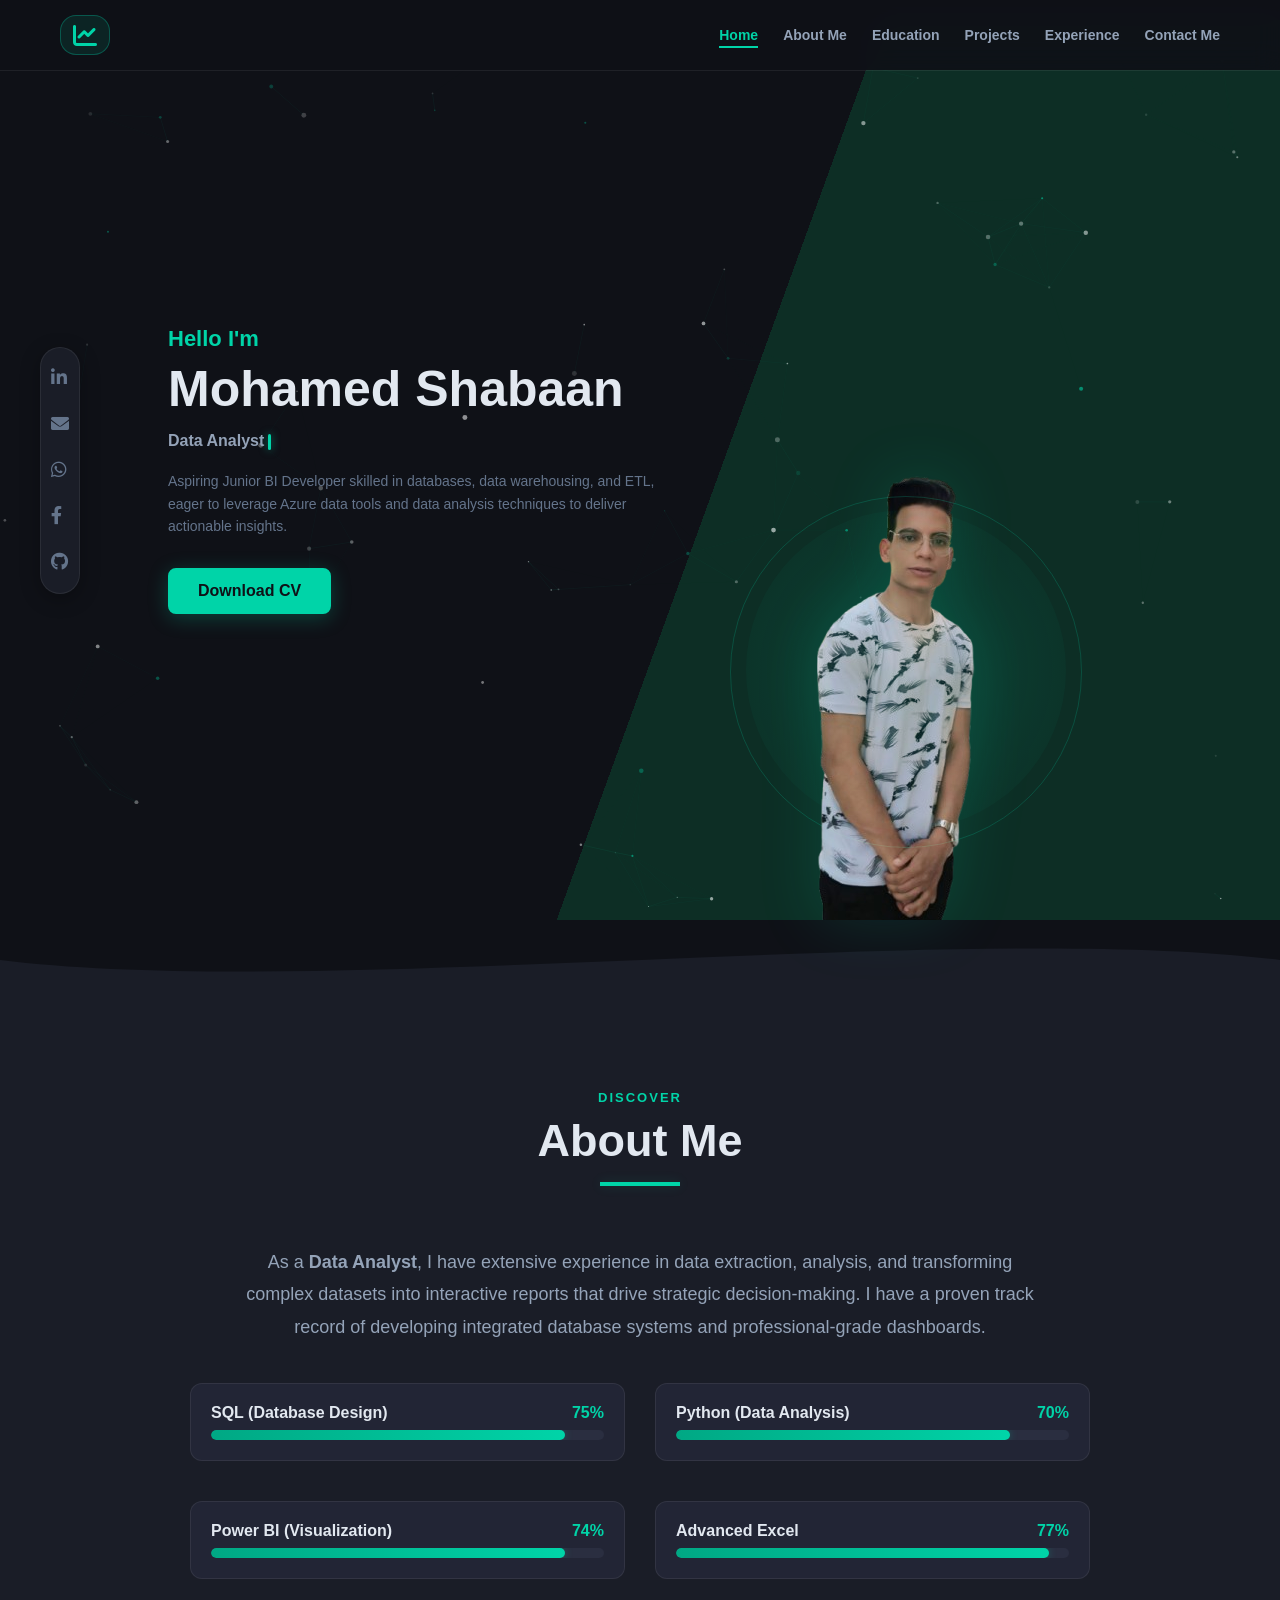
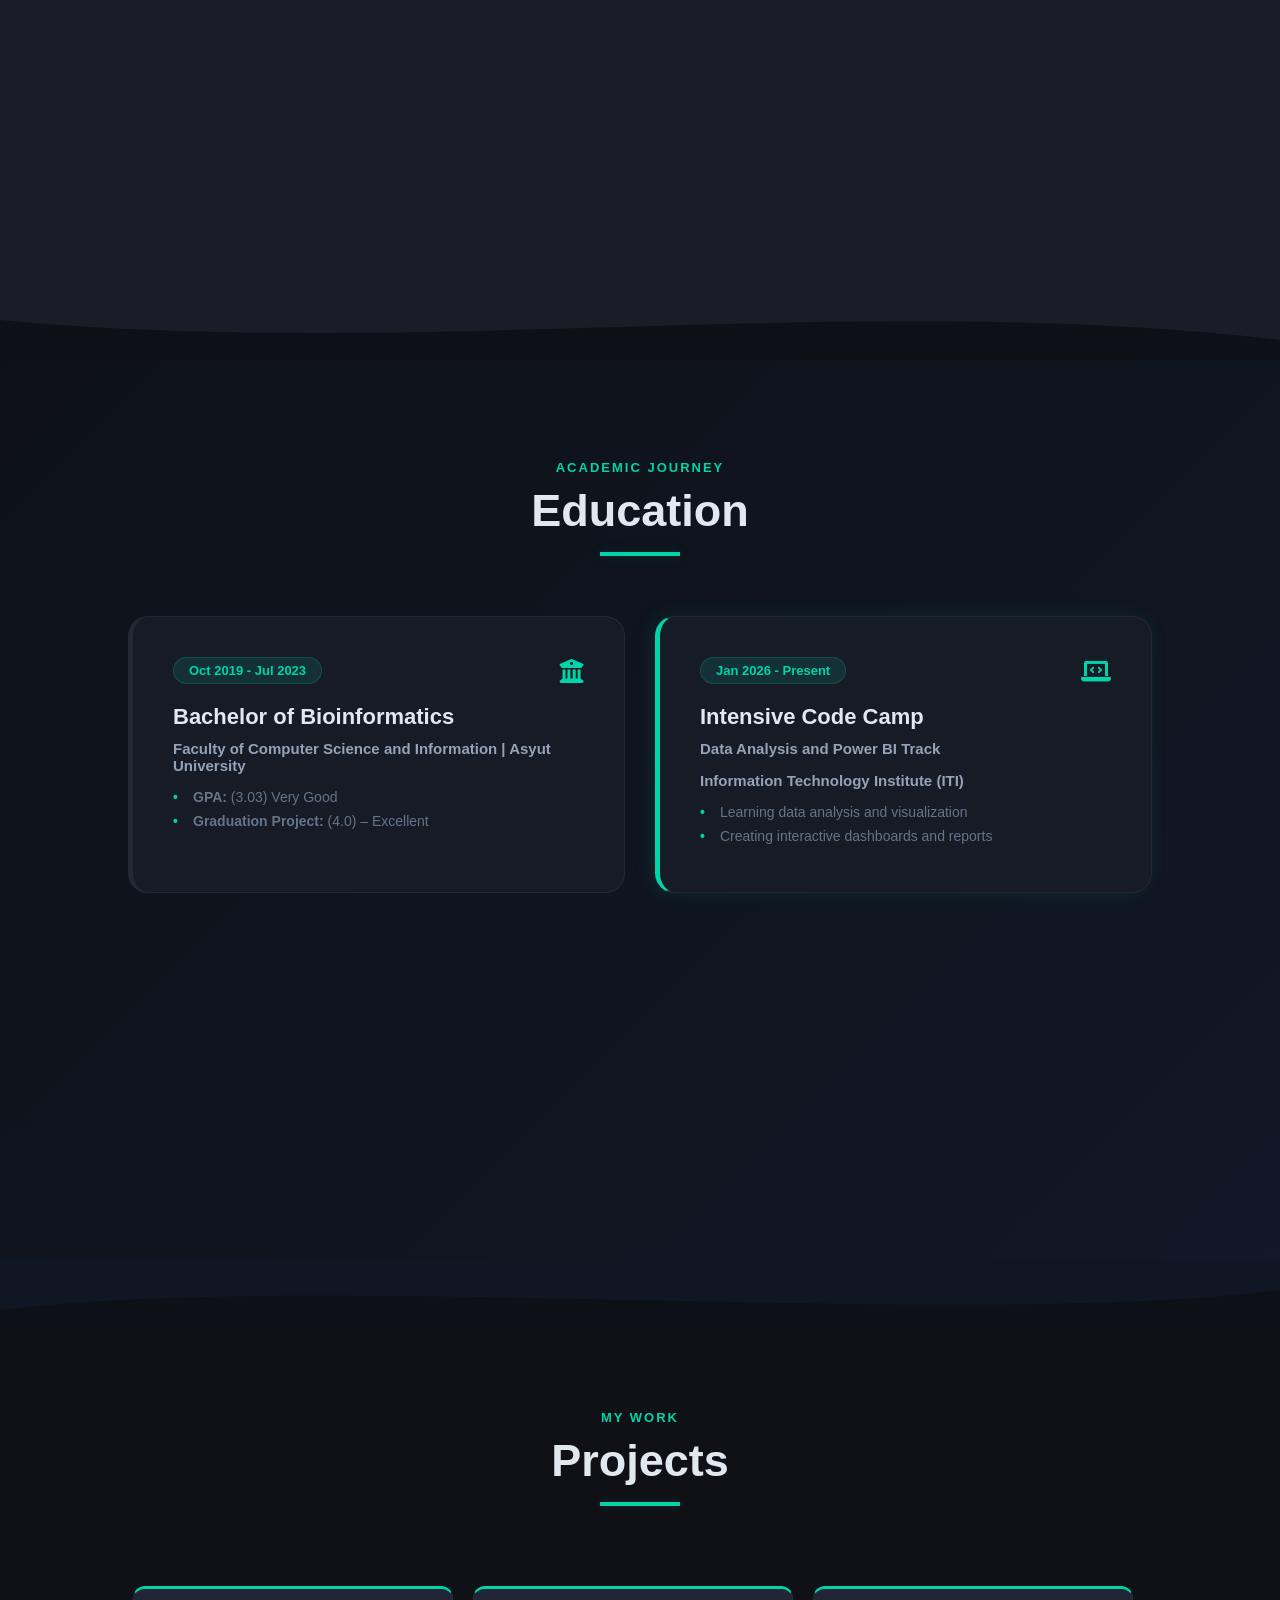
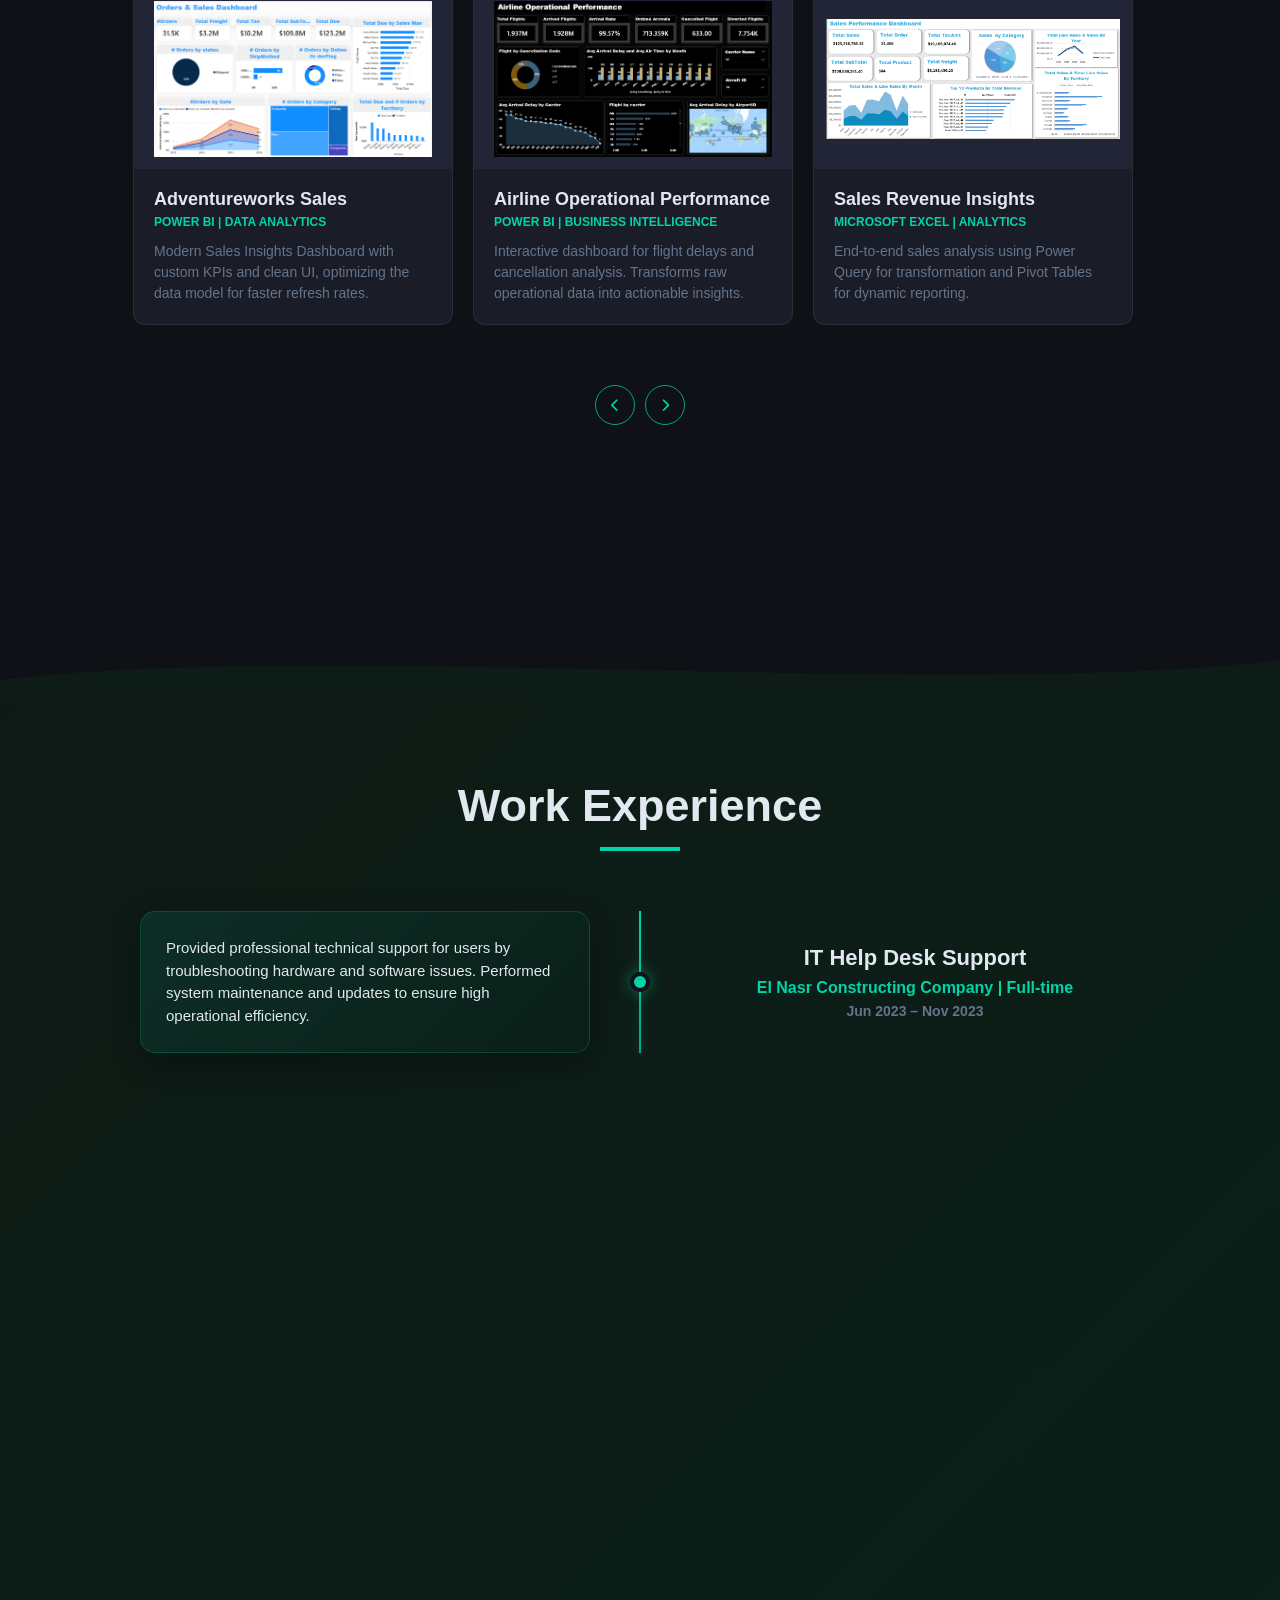
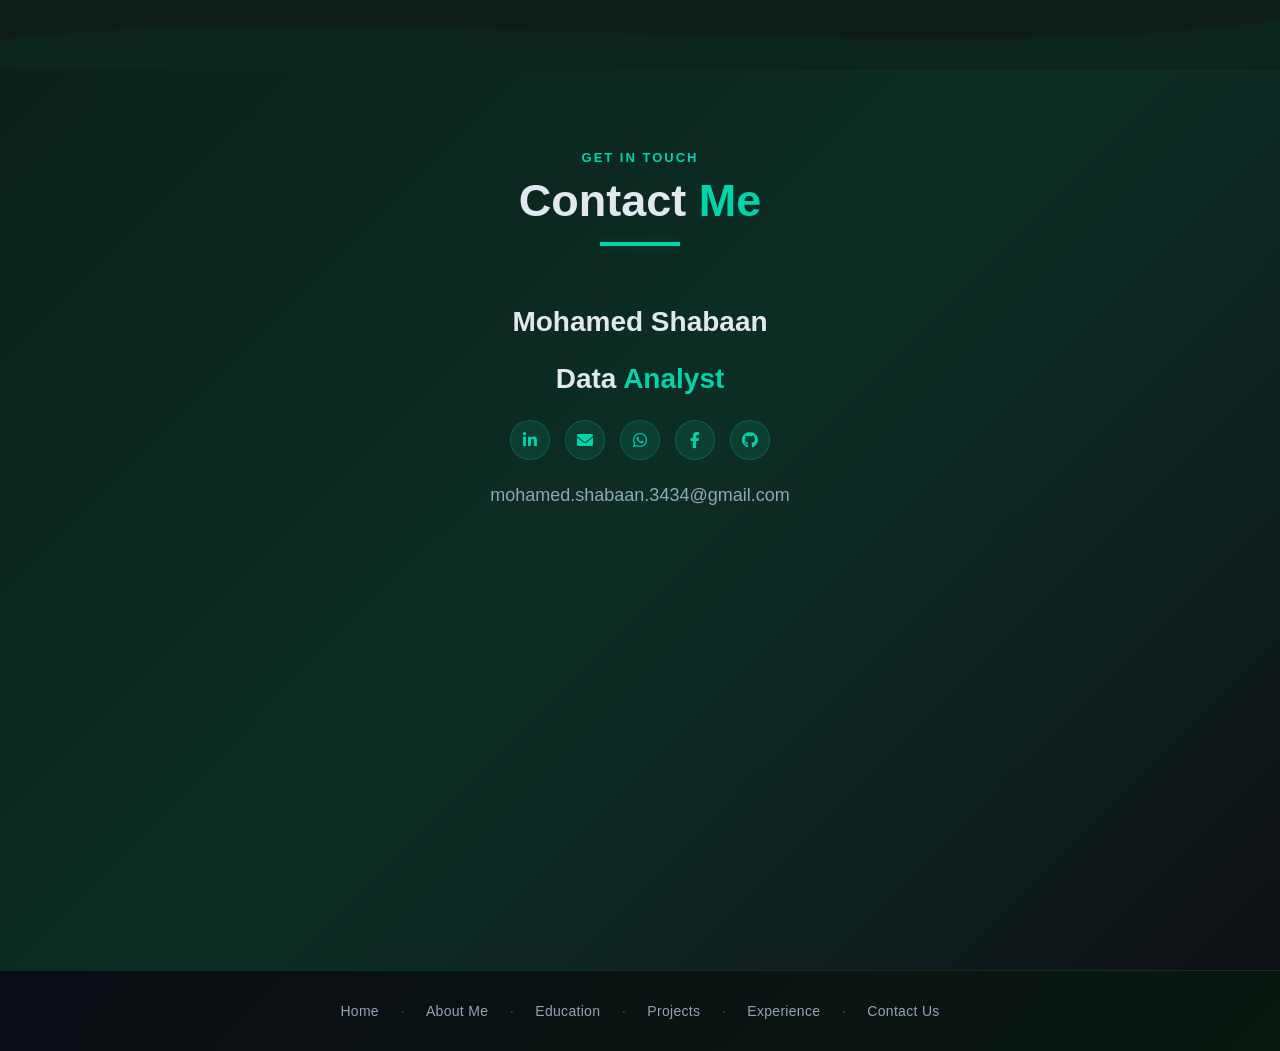
==== commit 7b251e2d: "Update portfolio design - dark theme, wave dividers, effects" ====
--- a/index.html
+++ b/index.html
@@ -306,12 +306,6 @@
         </div>
     </div>
 </section>
-<<<<<<< HEAD
-=======
-
-
-
->>>>>>> 83cdcf8 (Update: Applied Professional Dark Theme)
 <script src="script.js"></script>
 <script src="https://unpkg.com/aos@2.3.1/dist/aos.js"></script>
 <script>
--- a/style.css
+++ b/style.css
@@ -1170,7 +1170,7 @@
     }
     .social-sidebar {
     position: absolute;
-    left: 40px;
-    z-index: 0 !important;
+    left: 0px;
+    z-index: 0 ;
 }
 }
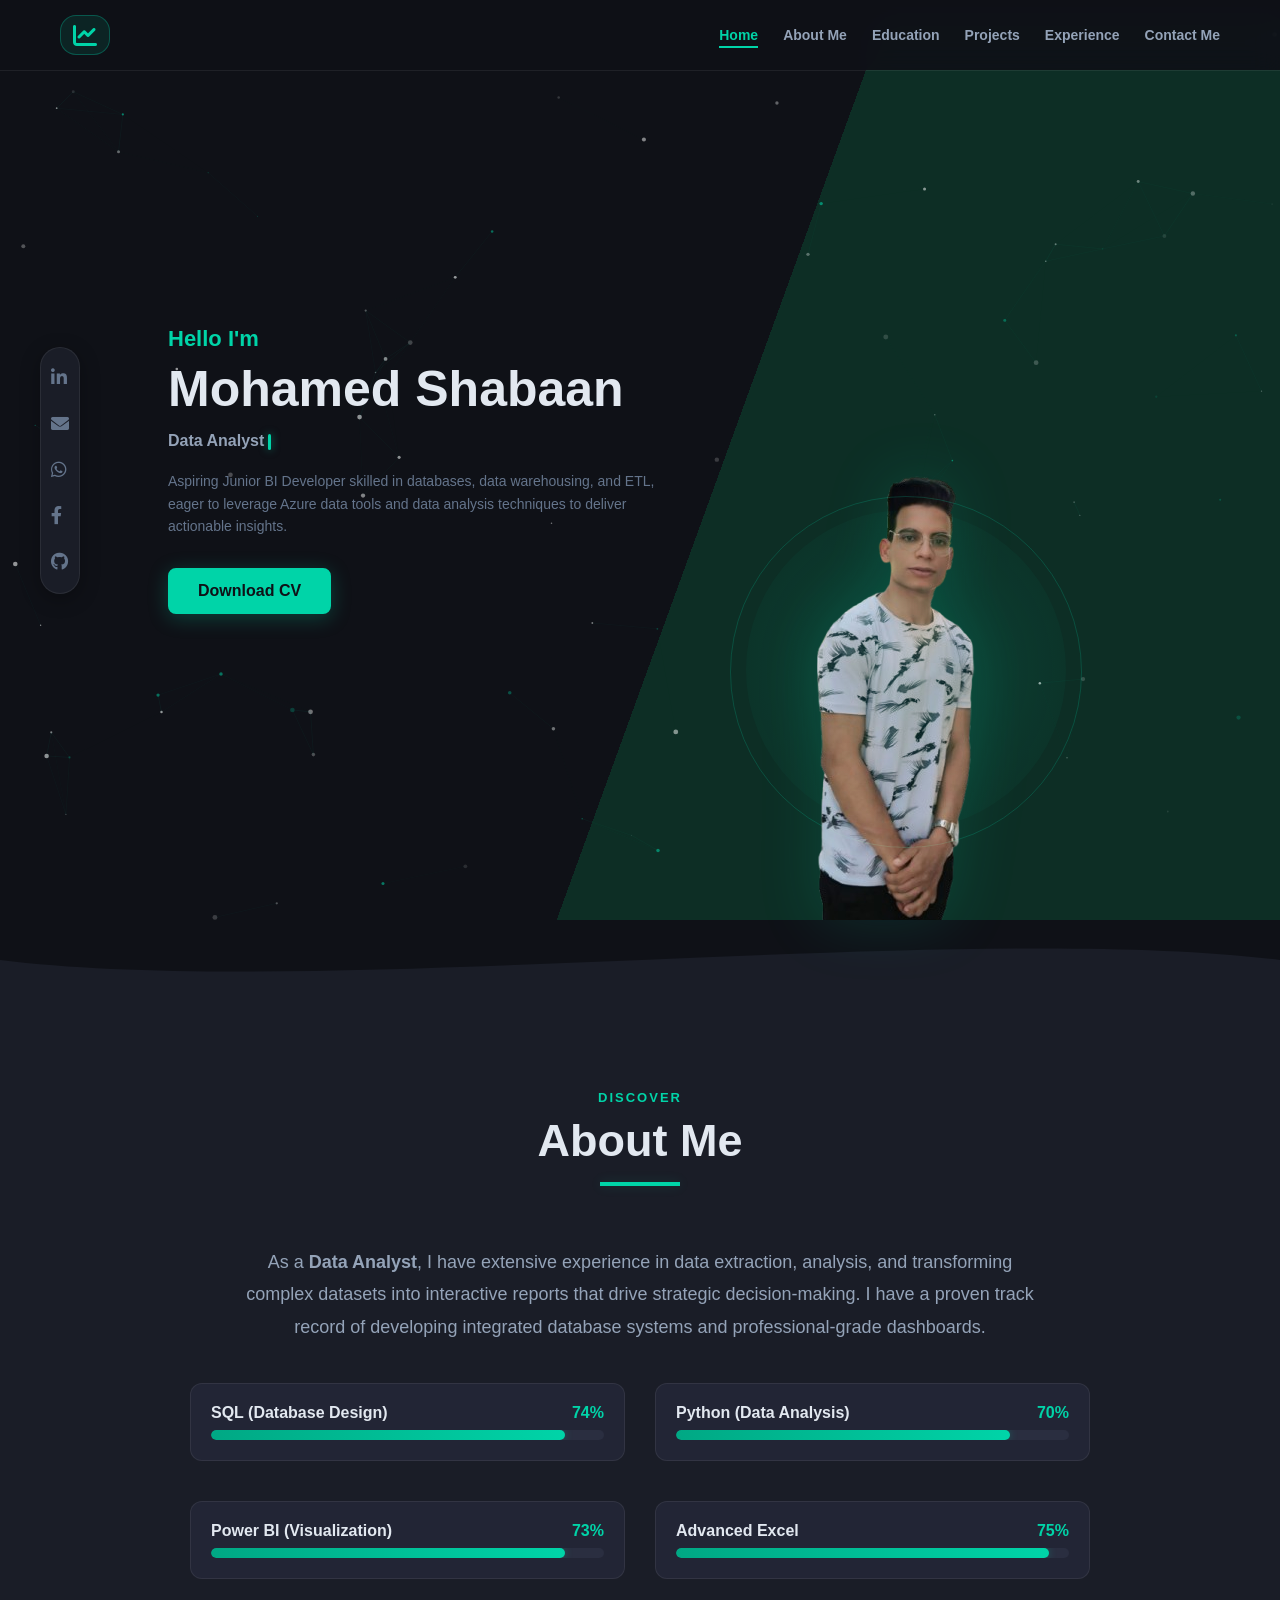
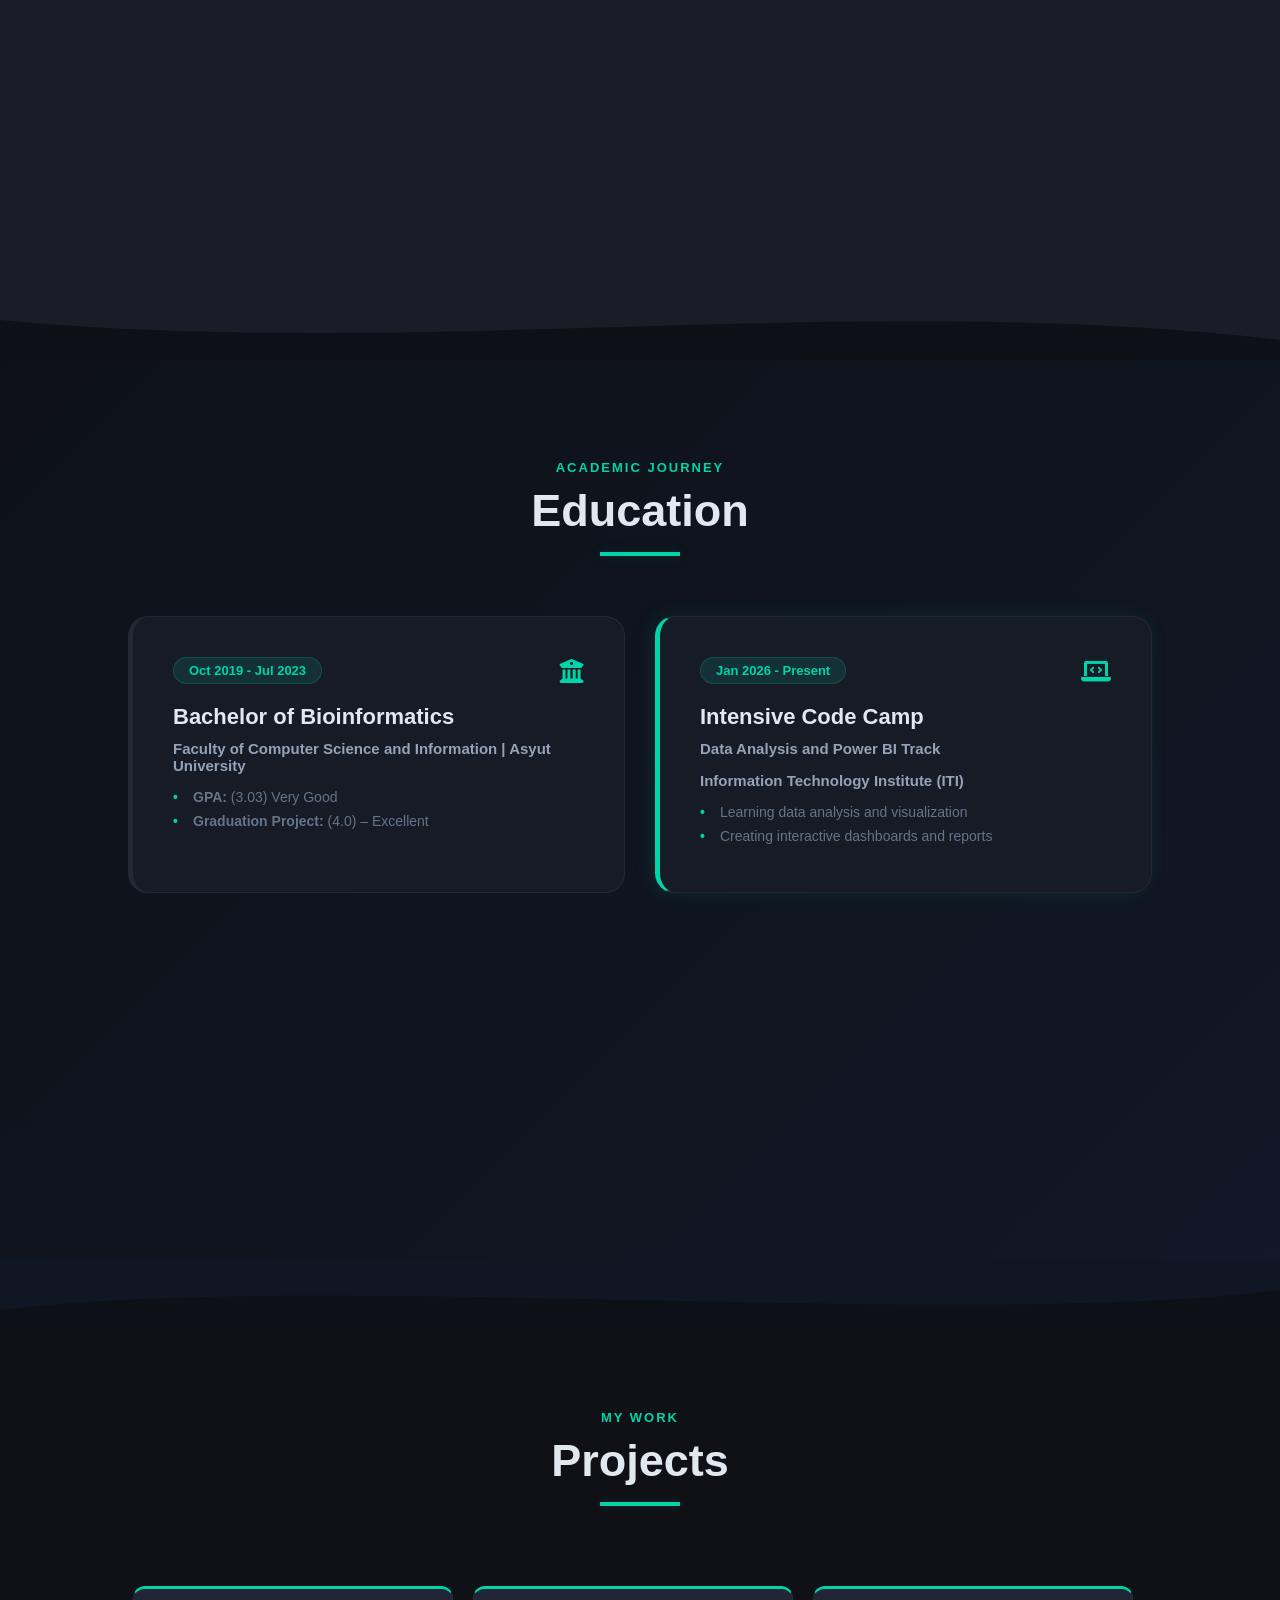
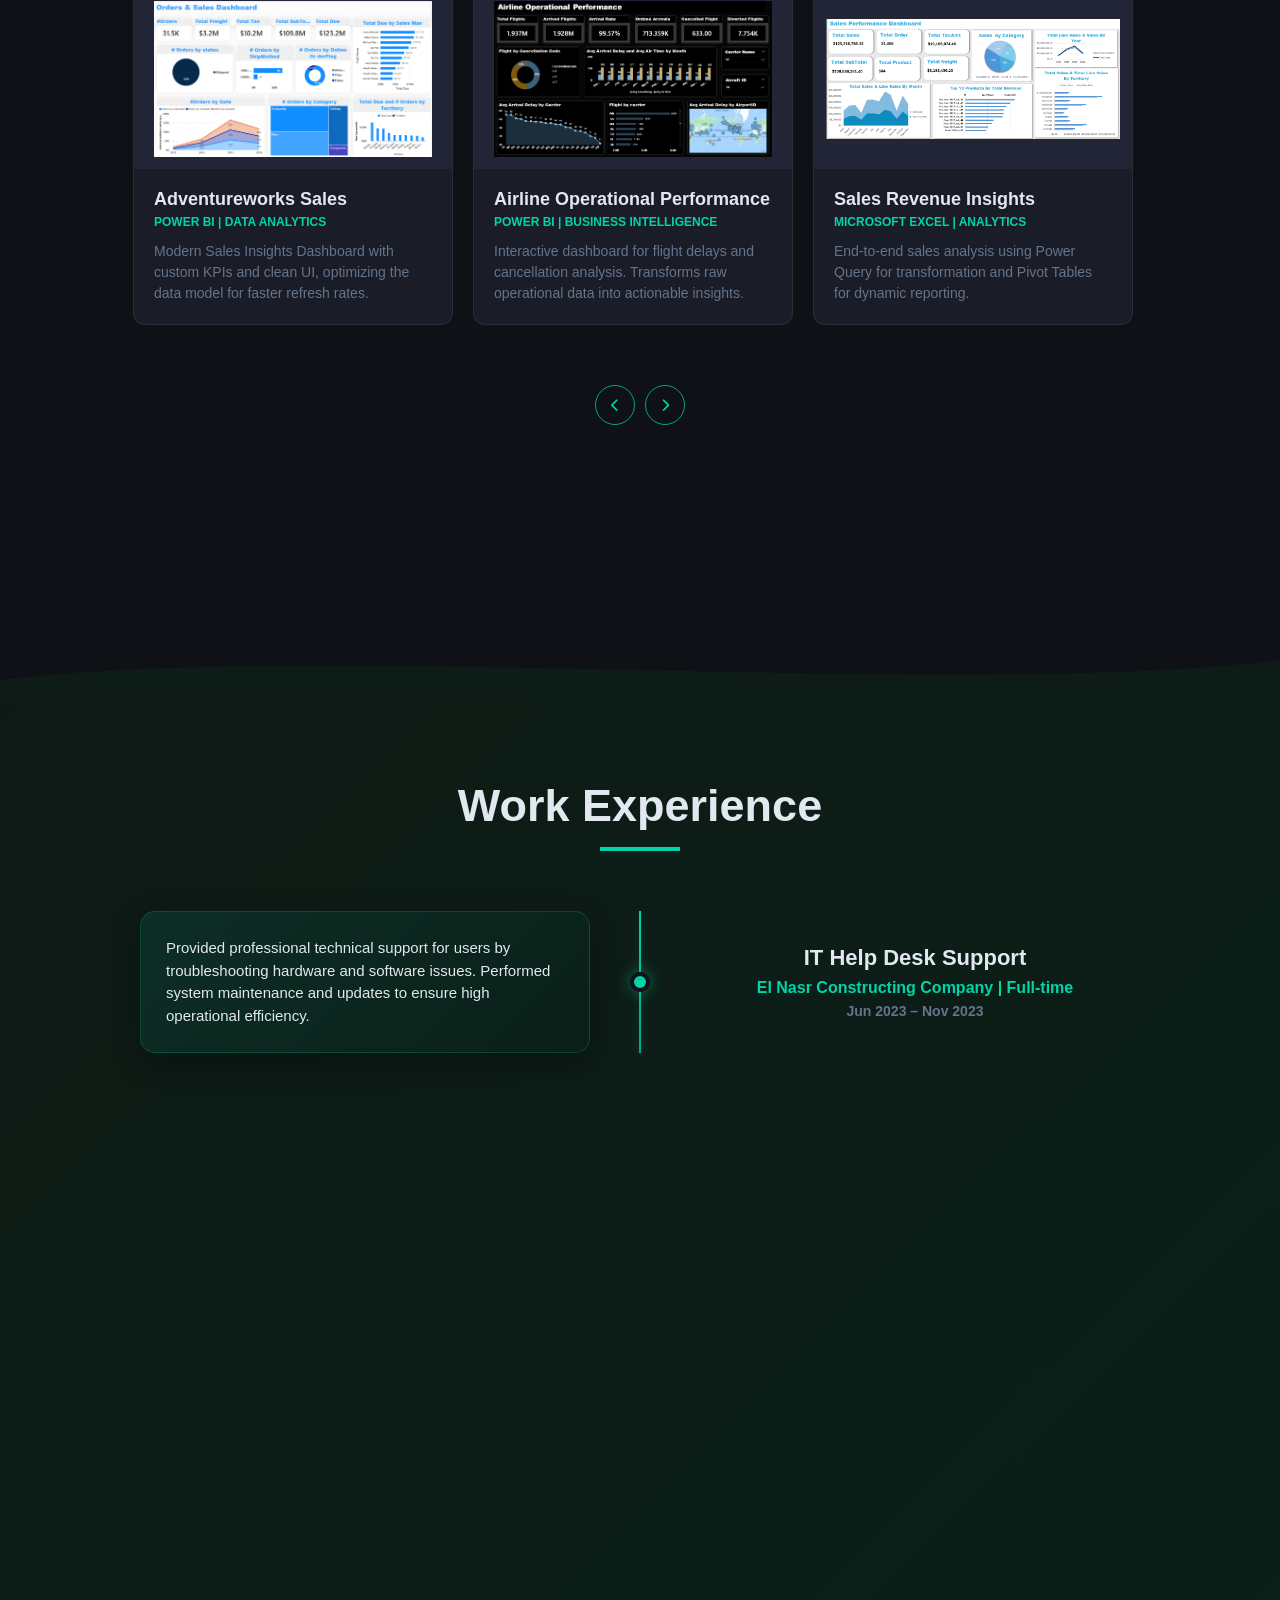
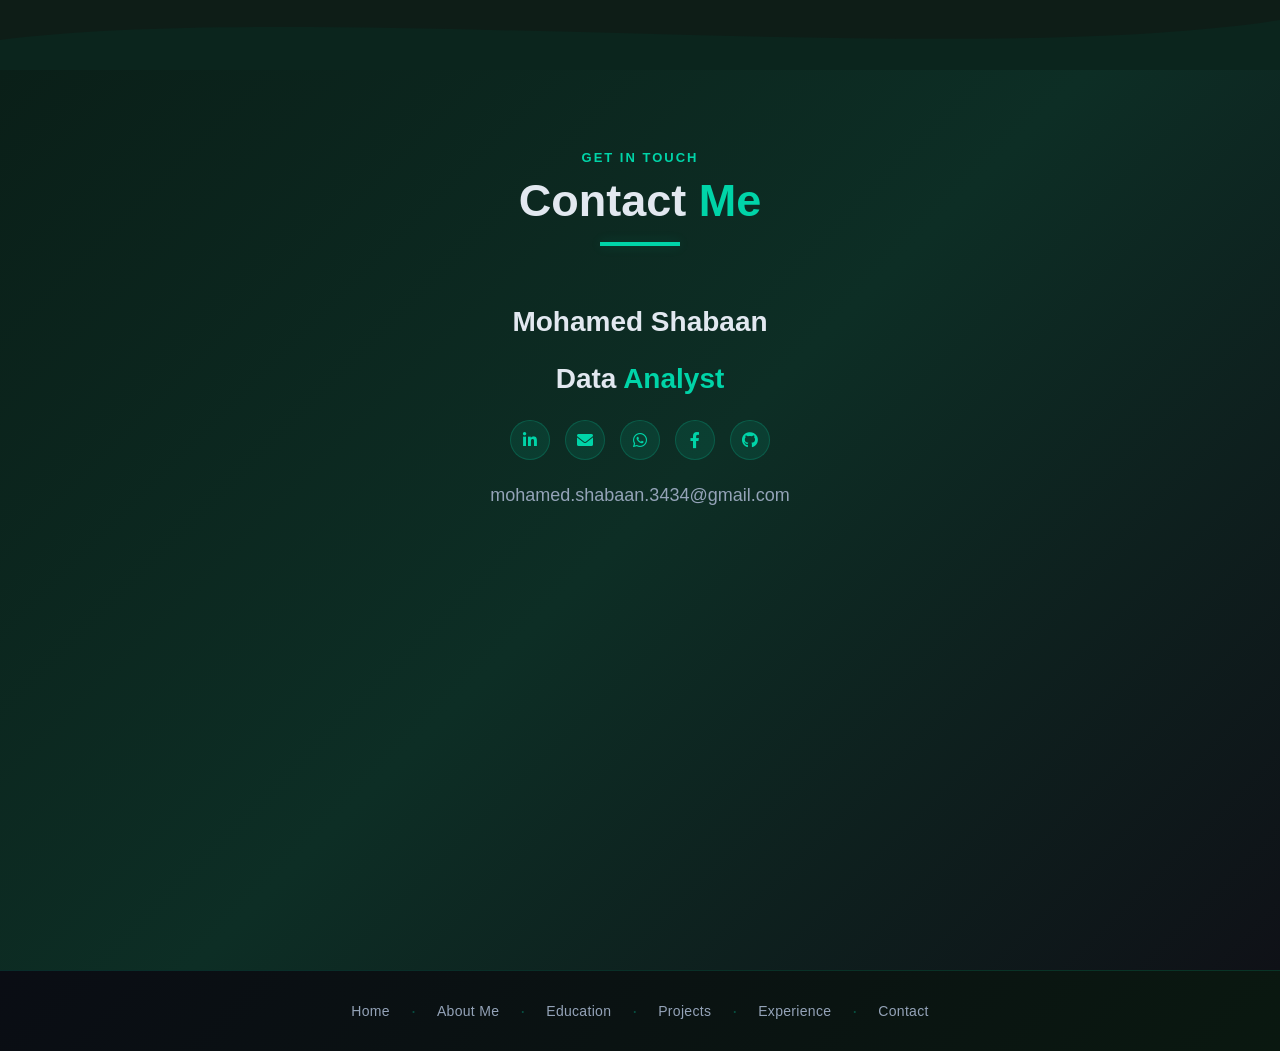
==== commit ea0f1957: "Apply final edit" ====
--- a/index.html
+++ b/index.html
@@ -326,7 +326,7 @@
             <li><a href="#education">Education</a></li>
             <li><a href="#portfolio">Projects</a></li>
             <li><a href="#experience">Experience</a></li>
-            <li><a href="#contact">Contact Us</a></li>
+            <li><a href="#contact">Contact</a></li>
         </ul>
     </nav>
 </footer>
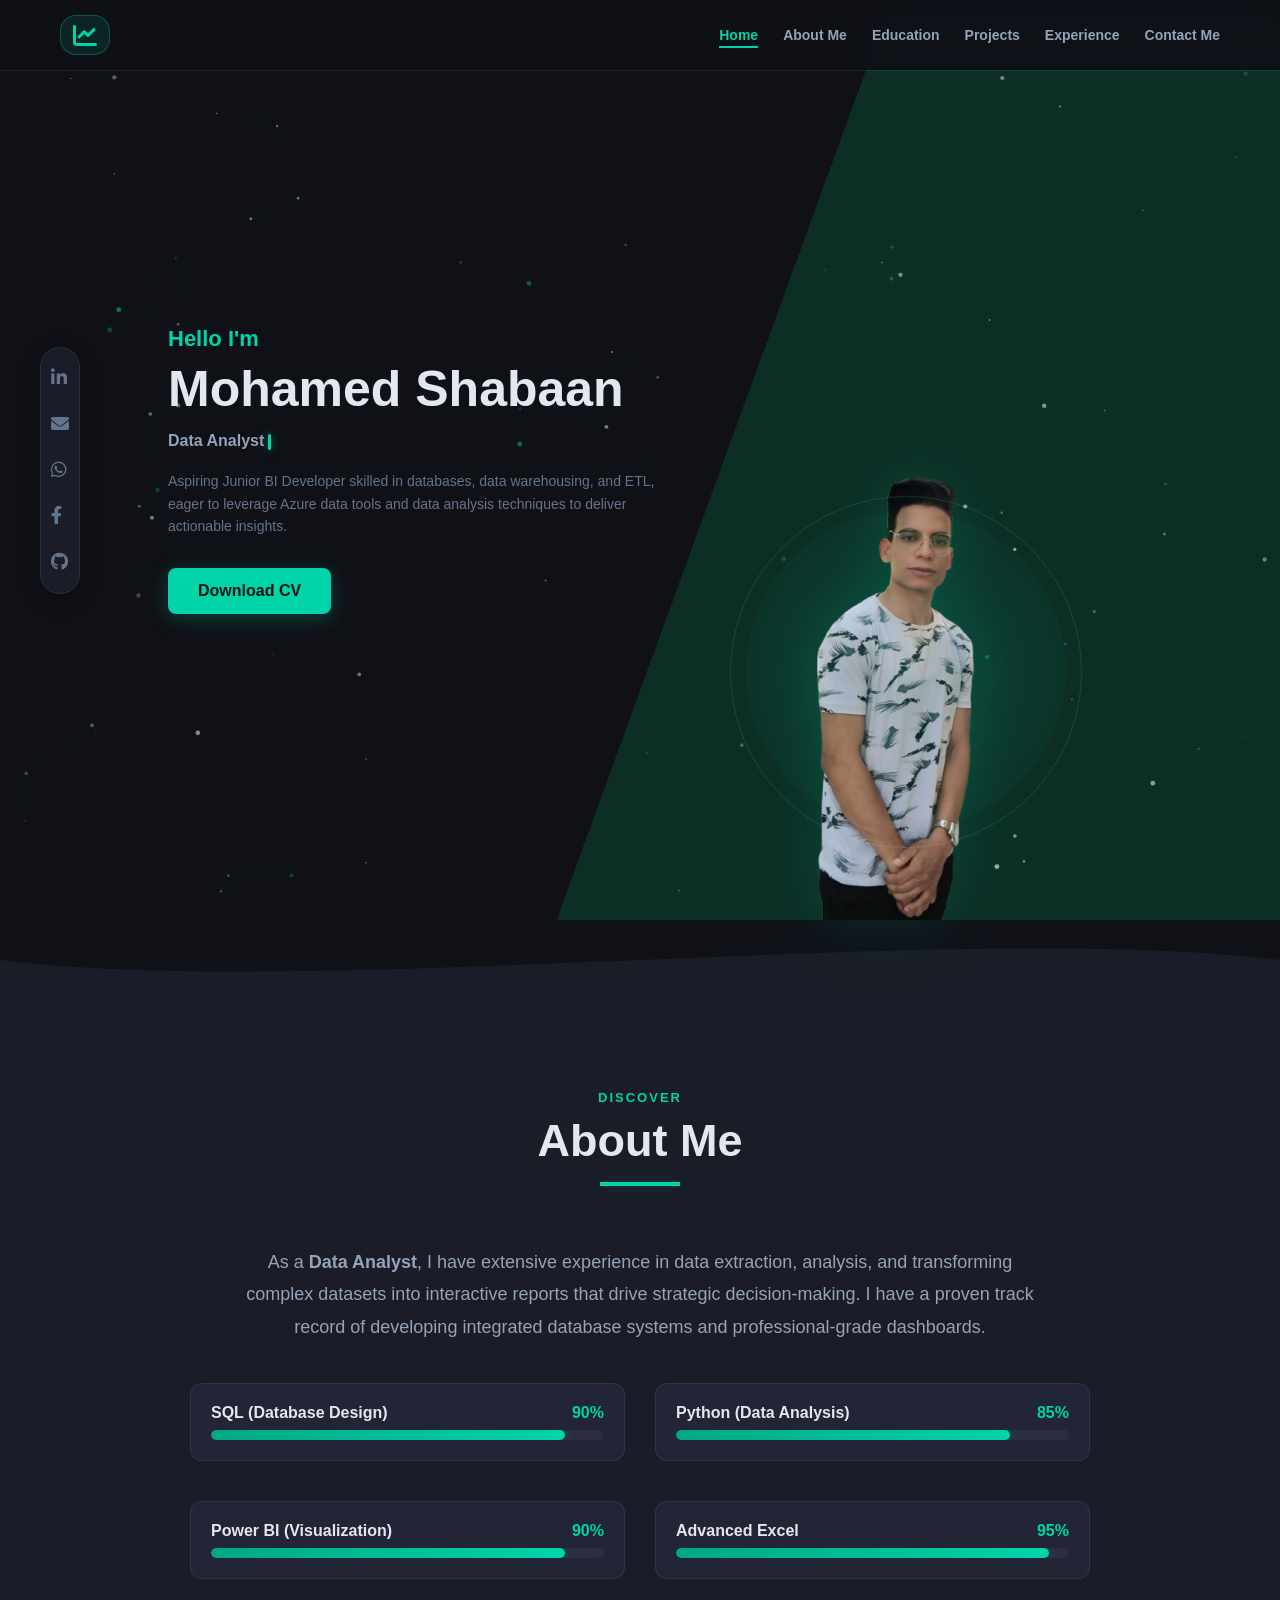
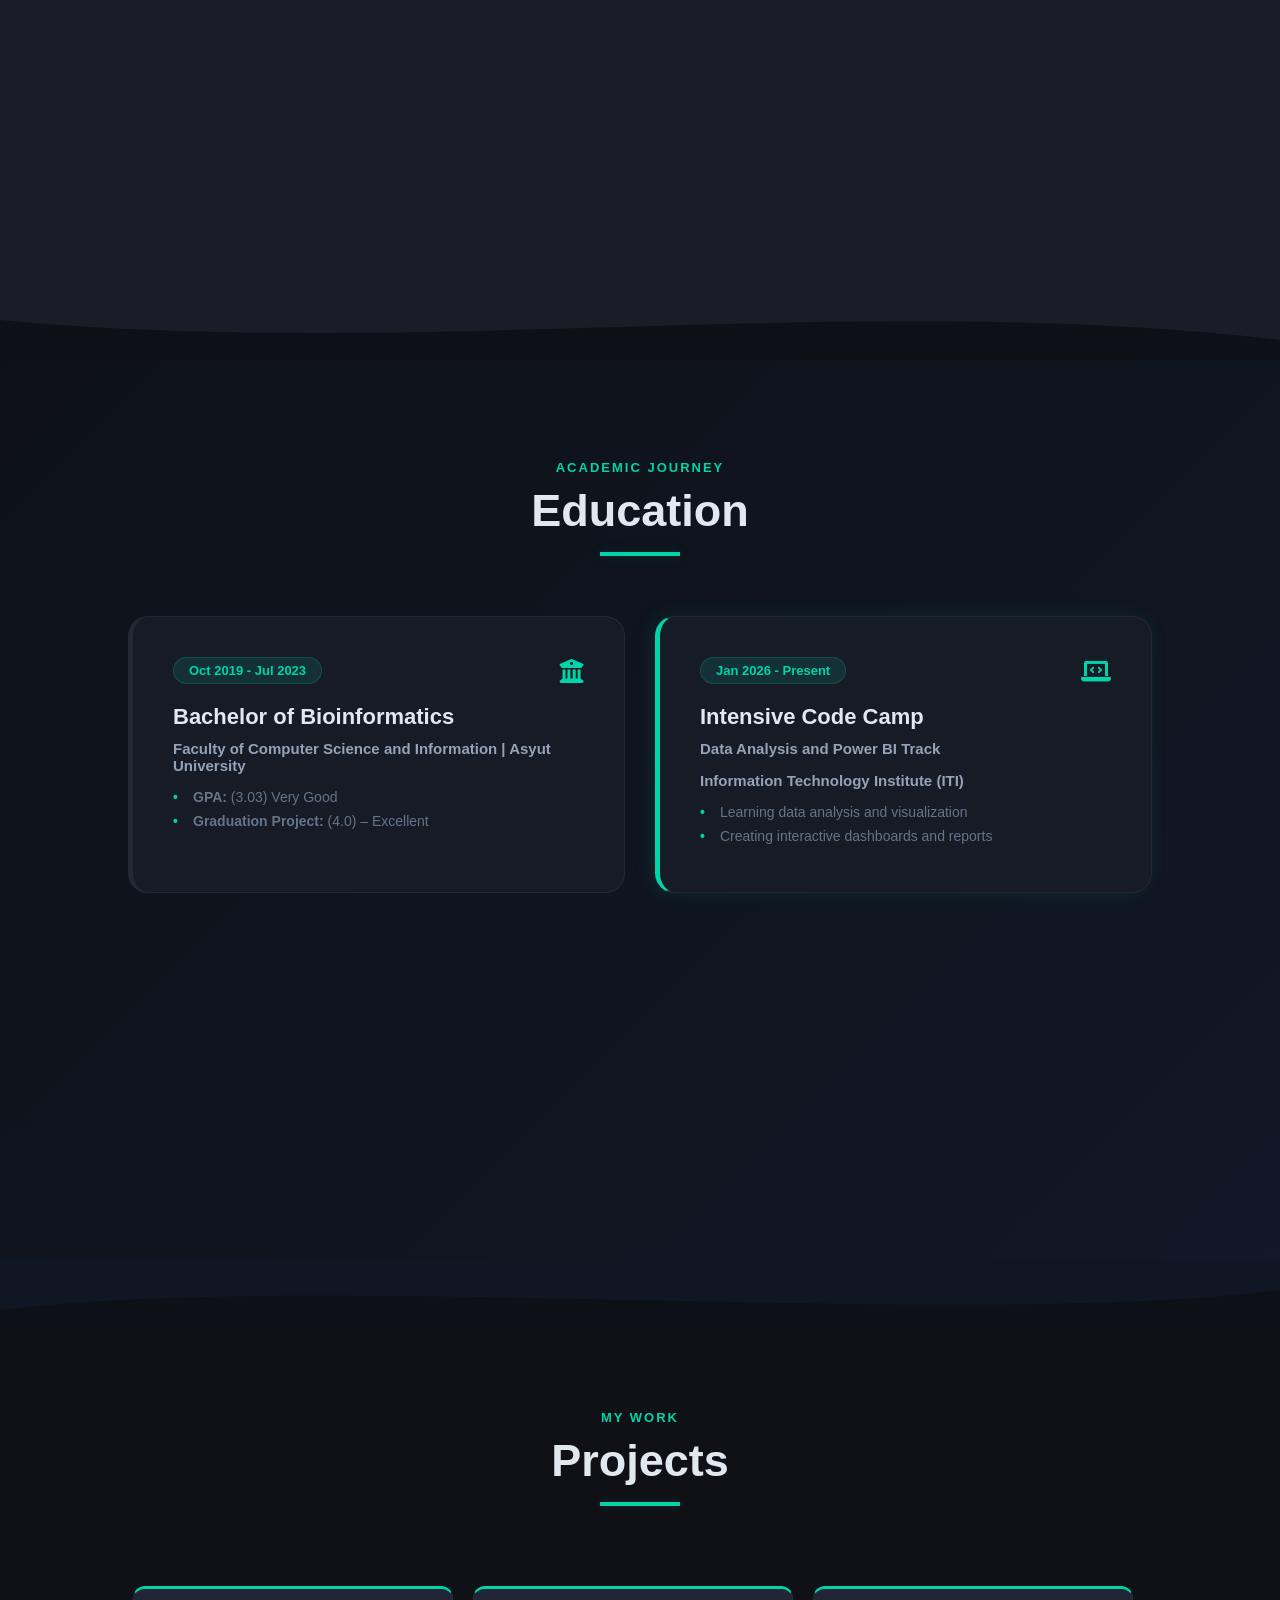
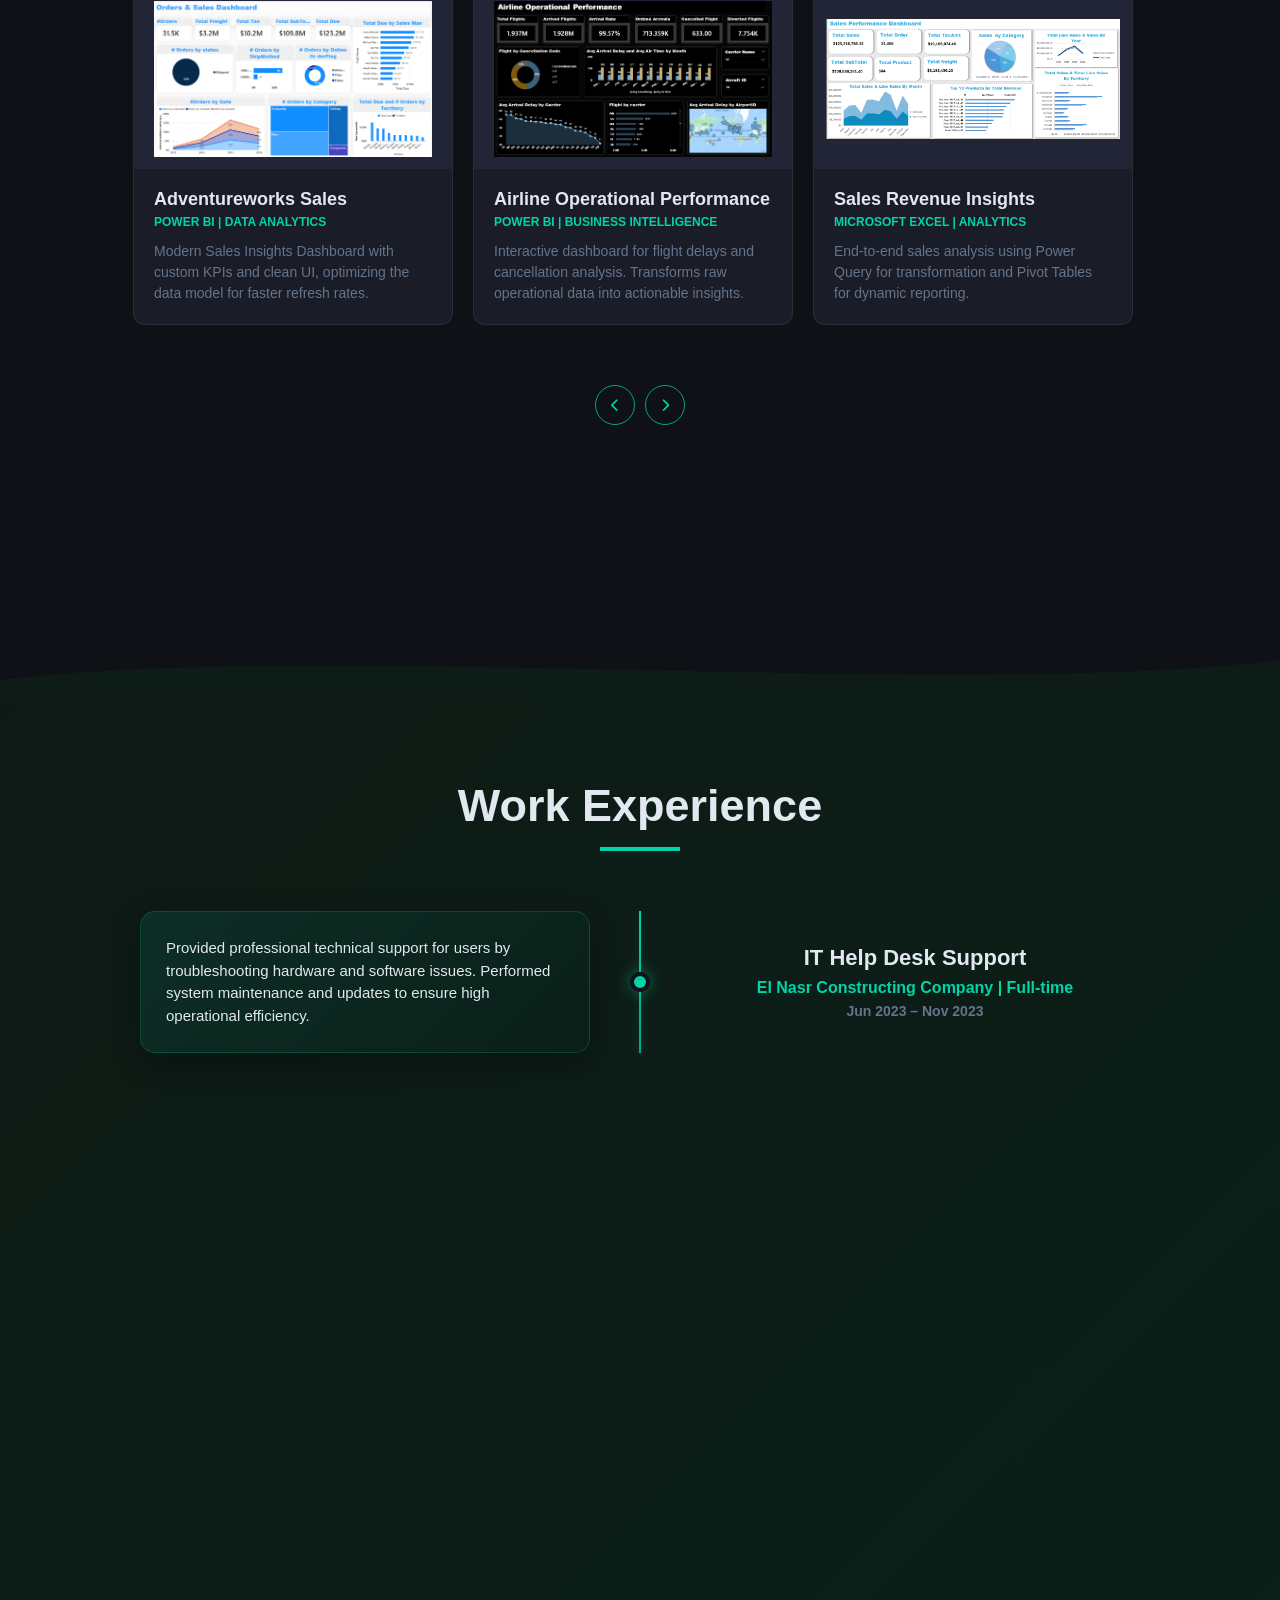
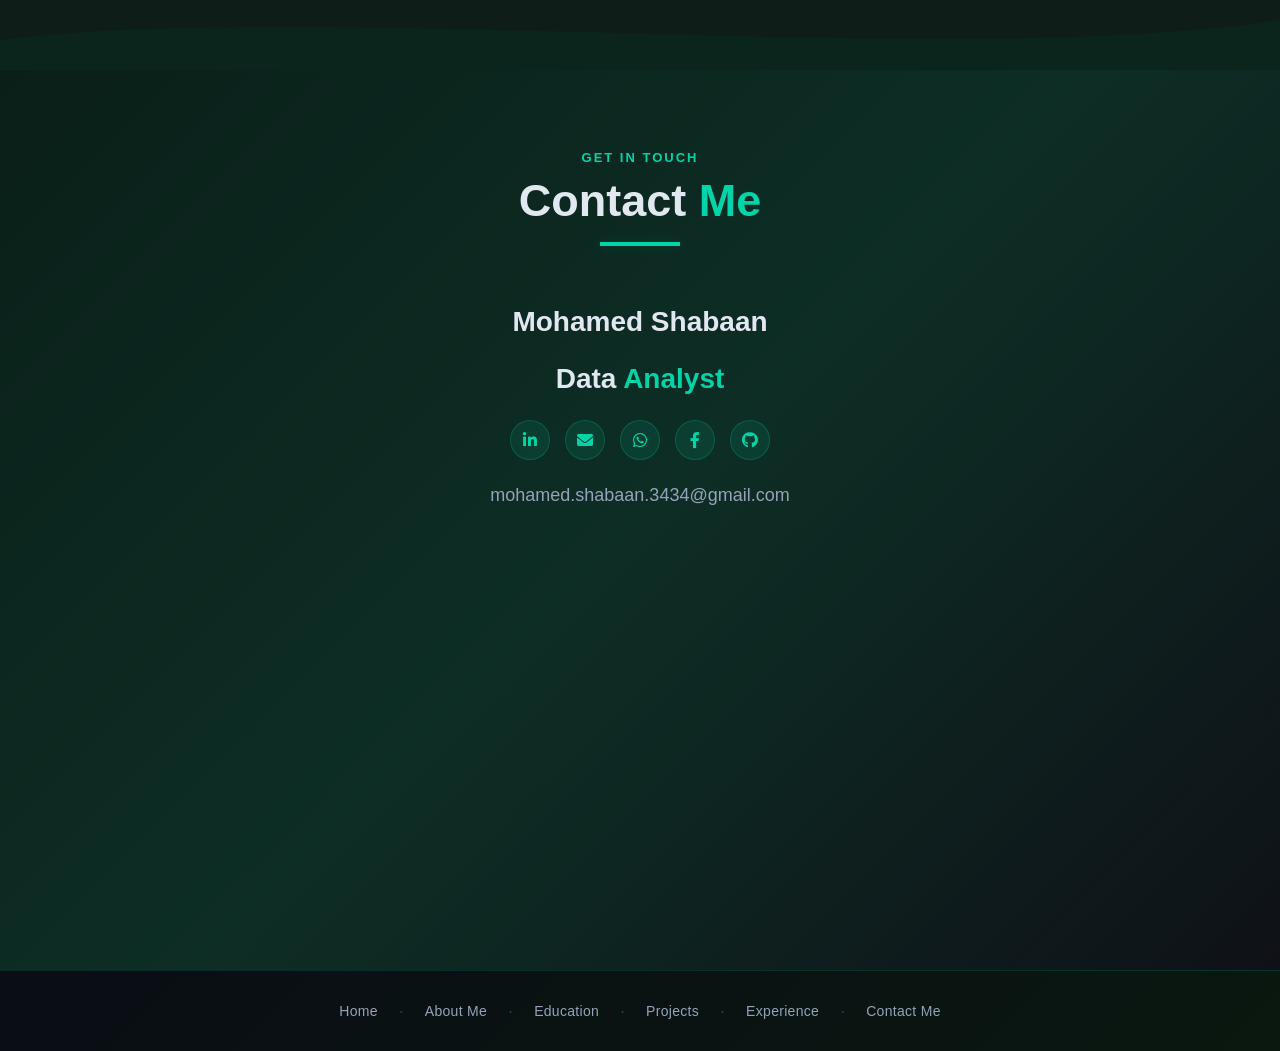
==== commit 3d9da033: "Apply final Edit" ====
--- a/index.html
+++ b/index.html
@@ -326,7 +326,7 @@
             <li><a href="#education">Education</a></li>
             <li><a href="#portfolio">Projects</a></li>
             <li><a href="#experience">Experience</a></li>
-            <li><a href="#contact">Contact</a></li>
+            <li><a href="#contact">Contact Me</a></li>
         </ul>
     </nav>
 </footer>
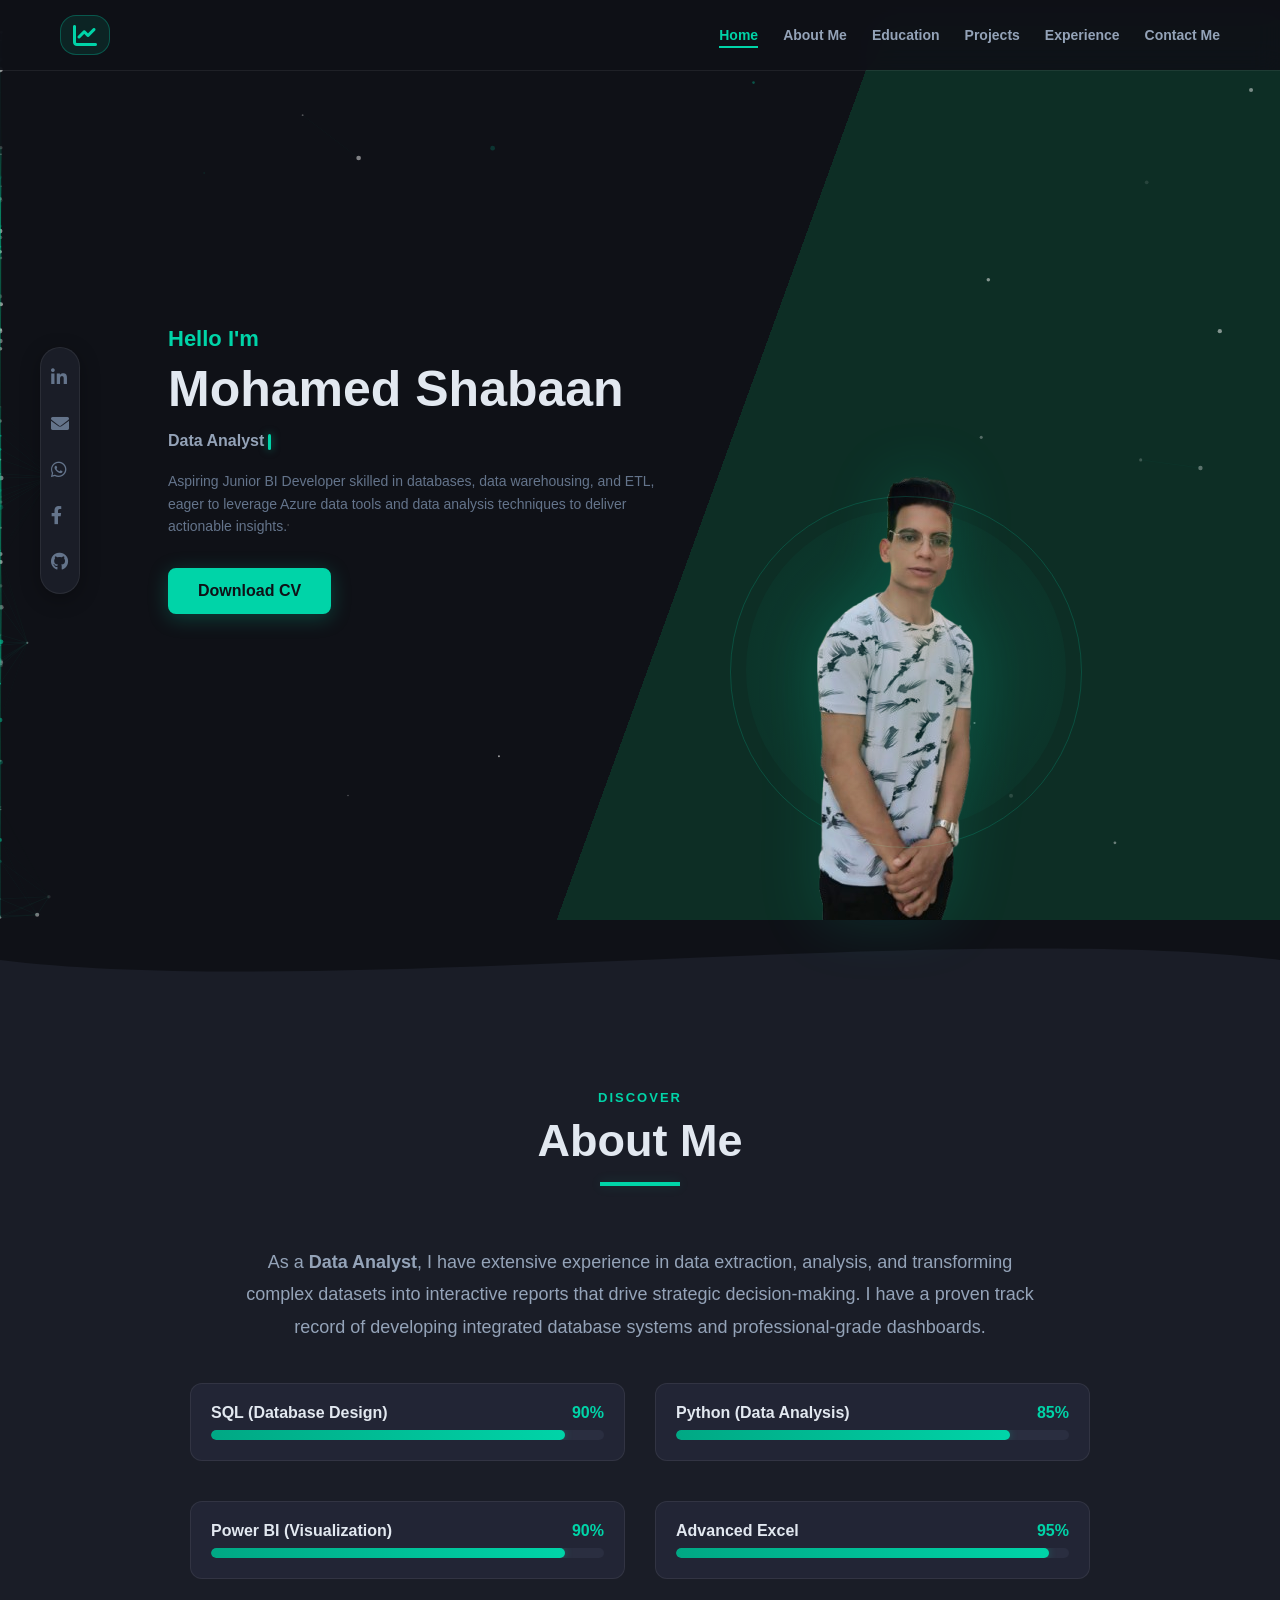
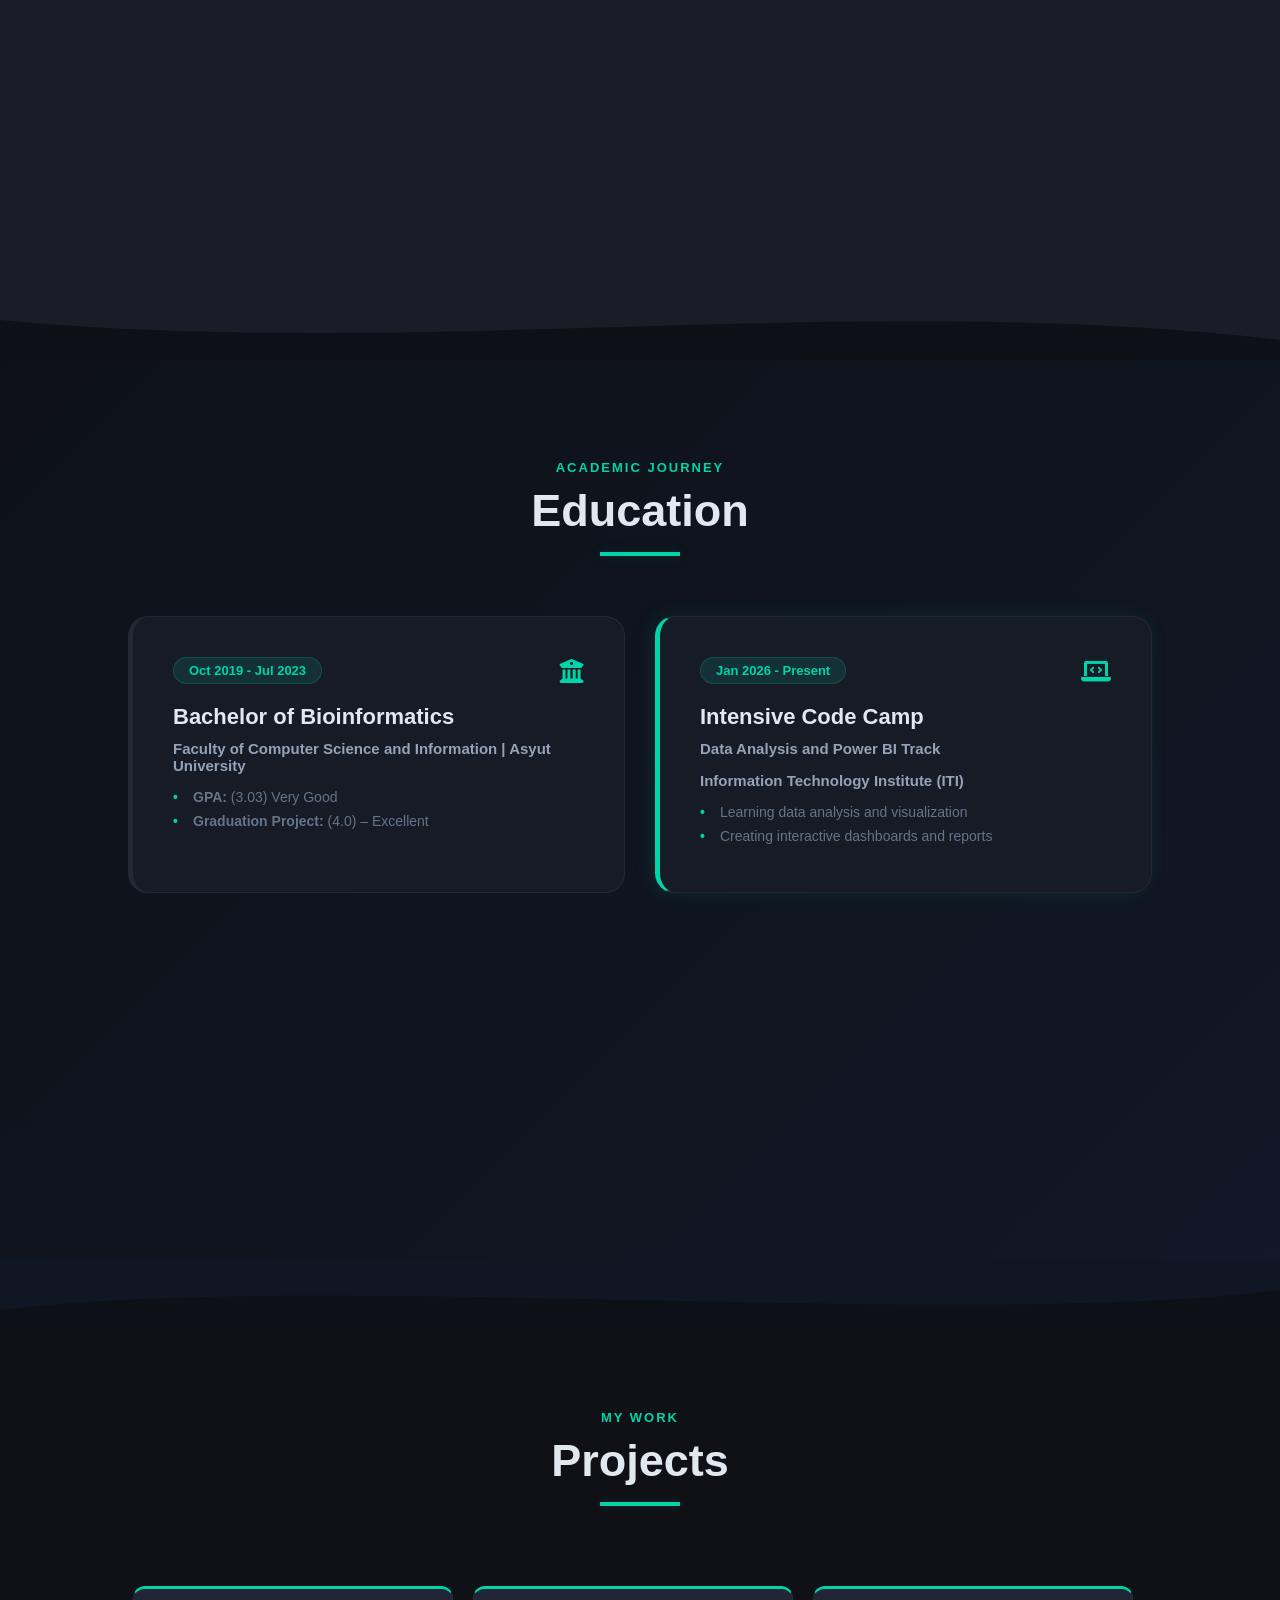
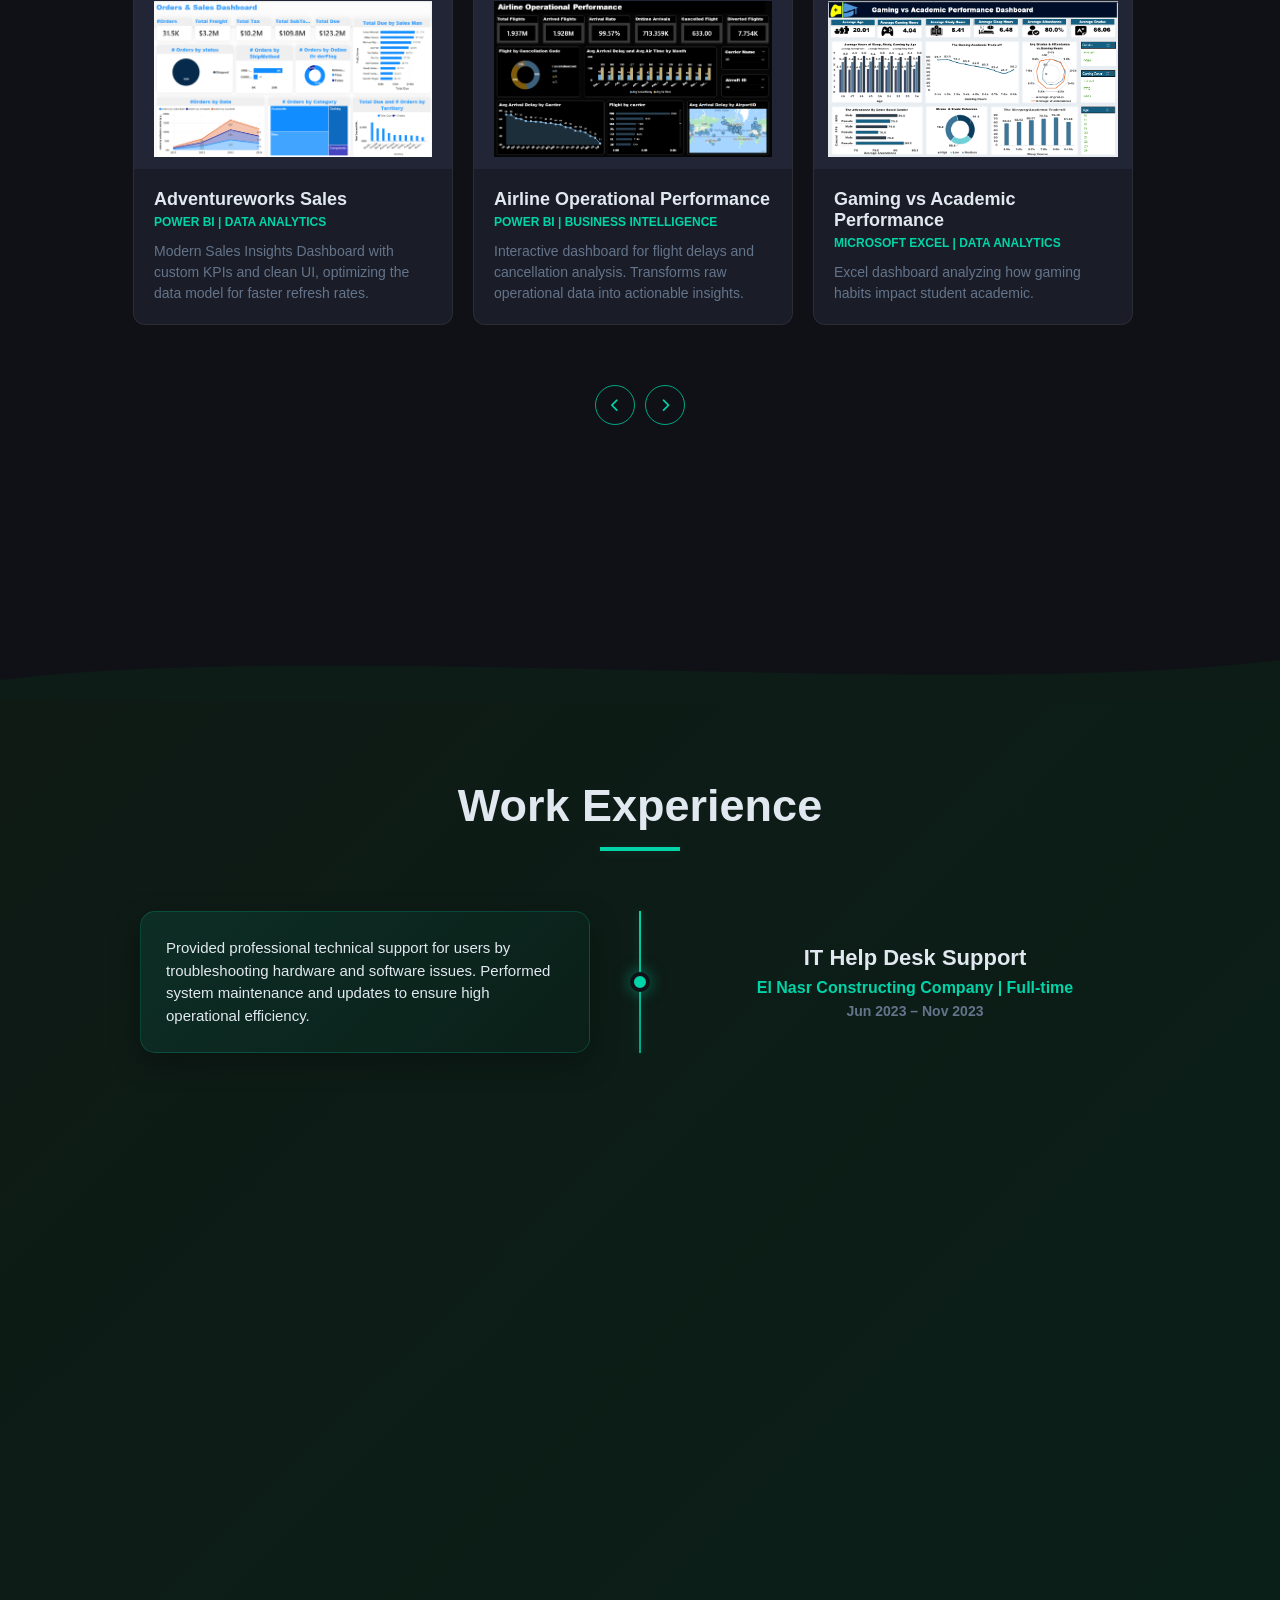
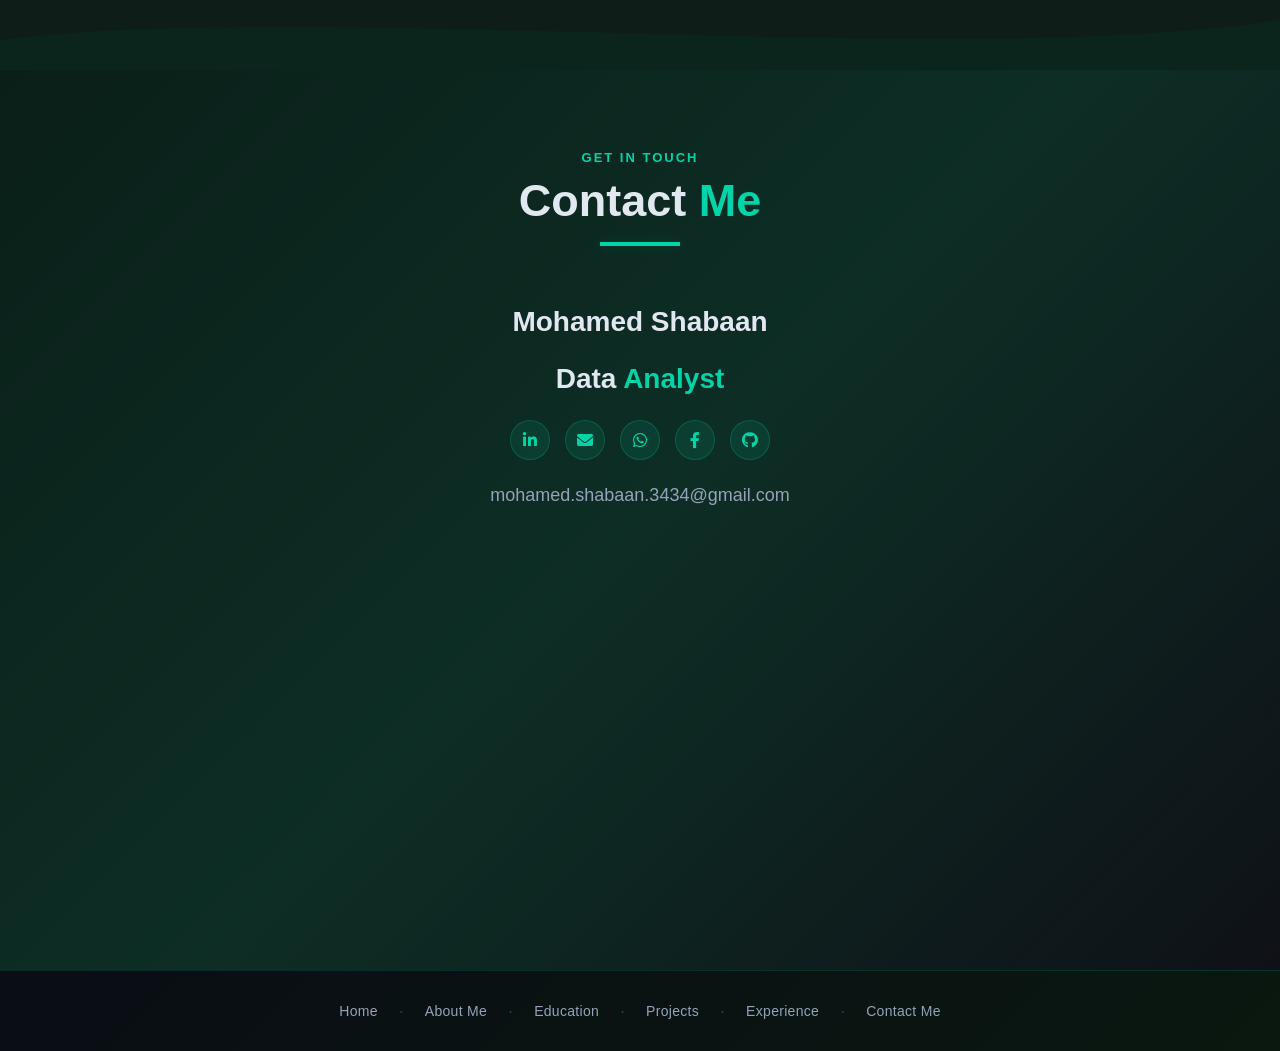
==== commit ca35db37: "update protfolio" ====
--- a/index.html
+++ b/index.html
@@ -195,6 +195,20 @@
             </a>
             <a href="https://github.com/mohamedshabaanaa342-bot/httsales-revenue-insights-dashboard-excel.git" target="_blank" class="project-link-wrapper">
                 <div class="project-card" data-aos="fade-up" data-aos-delay="5">
+                    <div class="project-image">
+                        <img src="excel2.png" alt="Gaming Academic Performance Dashboard">
+                    </div>
+                    <div class="project-info">
+                        <h3>Gaming vs Academic Performance</h3>
+                        <p class="category">MICROSOFT EXCEL | DATA ANALYTICS</p>
+                        <p class="project-desc">
+                            Excel dashboard analyzing how gaming habits impact student academic.
+                        </p>
+                    </div>
+                </div>
+            </a>
+            <a href="https://github.com/mohamedshabaanaa342-bot/httsales-revenue-insights-dashboard-excel.git" target="_blank" class="project-link-wrapper">
+                <div class="project-card" data-aos="fade-up" data-aos-delay="5">
                     <div class="project-image"><img src="excel.png" alt="Excel Sales"></div>
                     <div class="project-info">
                         <h3>Sales Revenue Insights</h3>
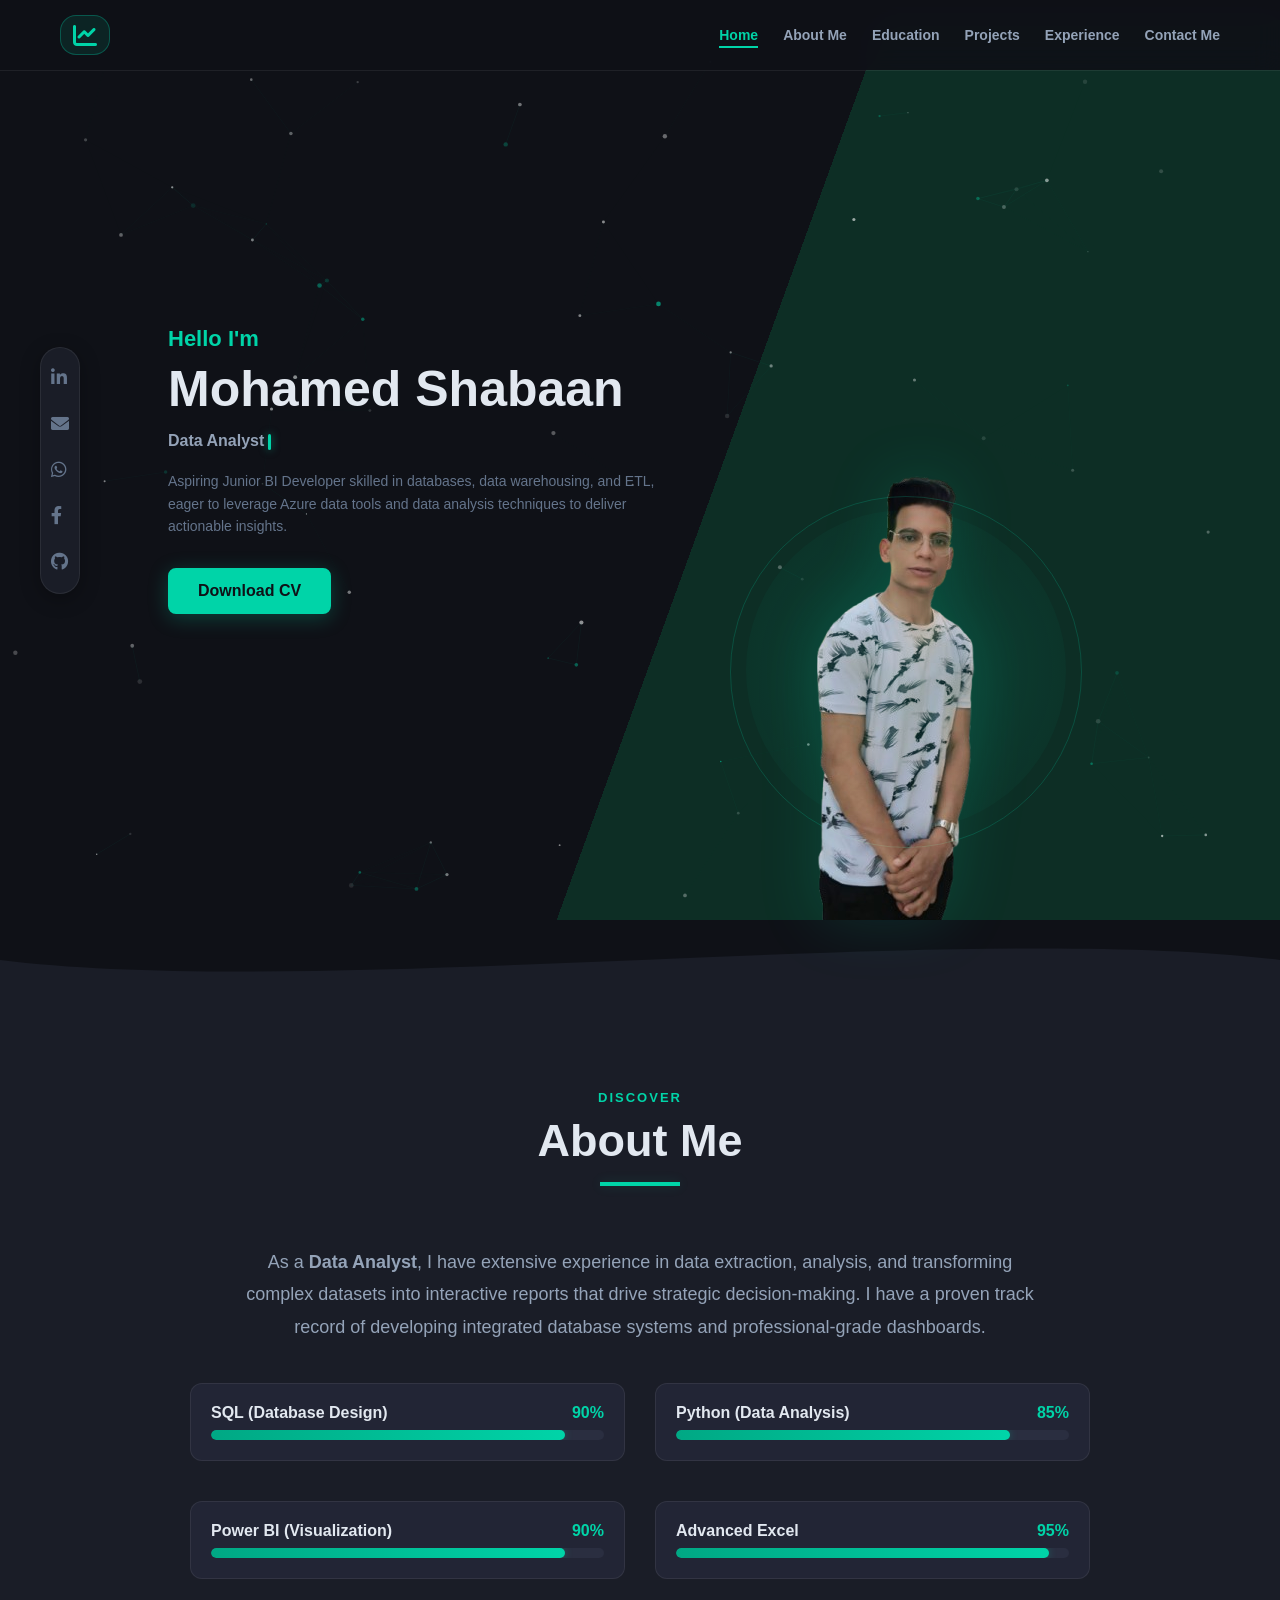
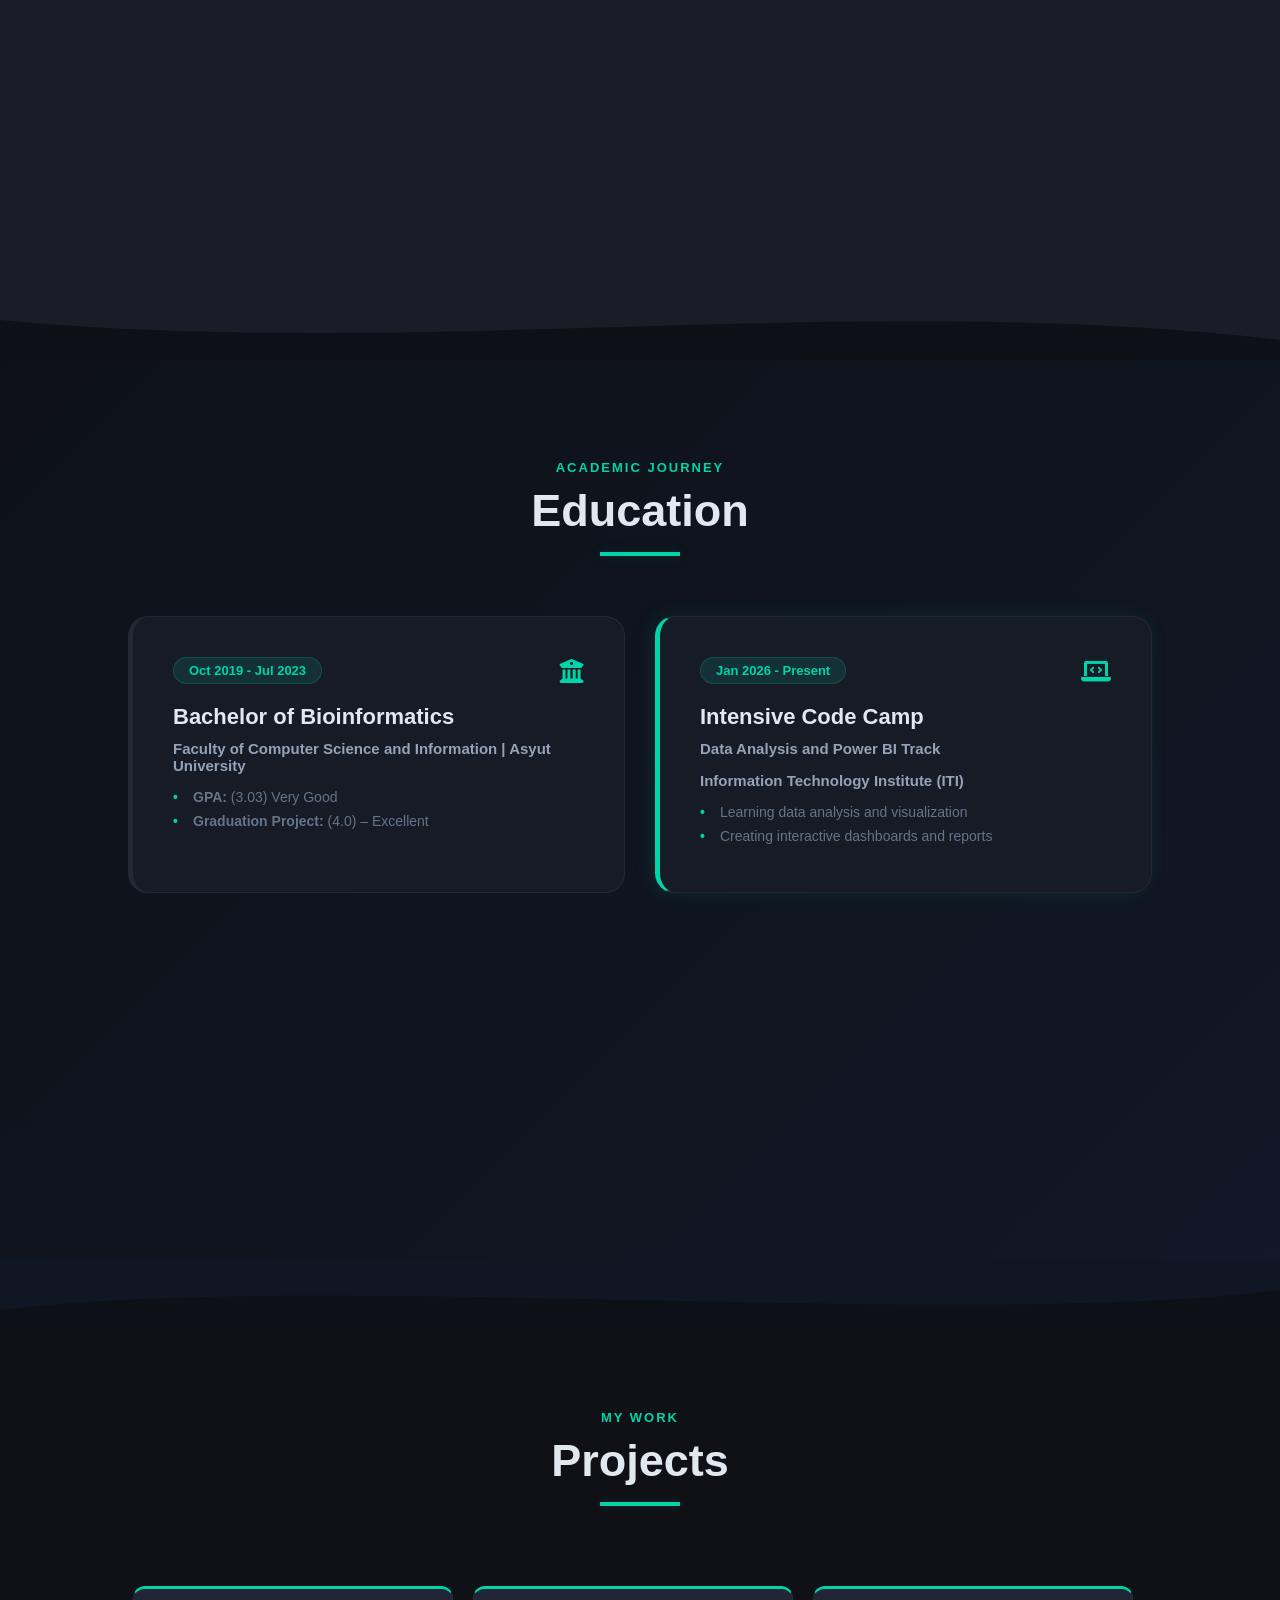
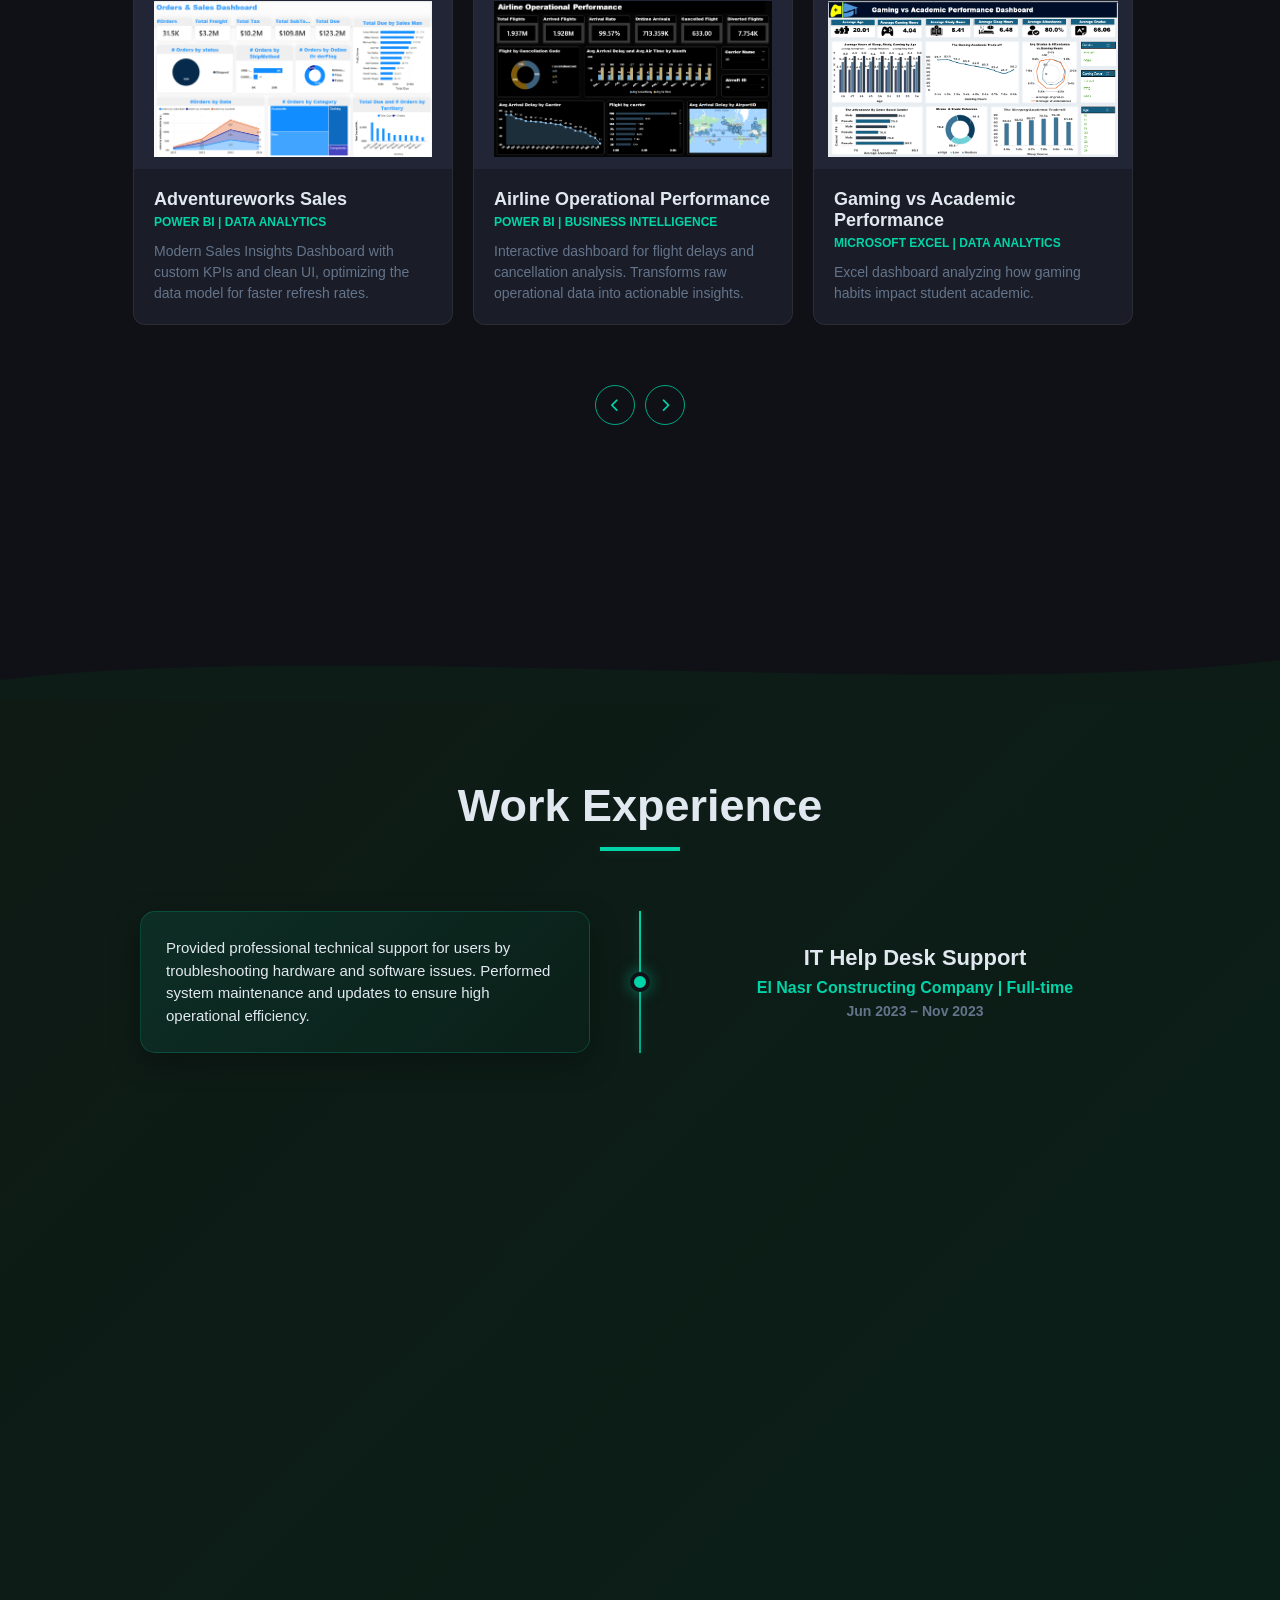
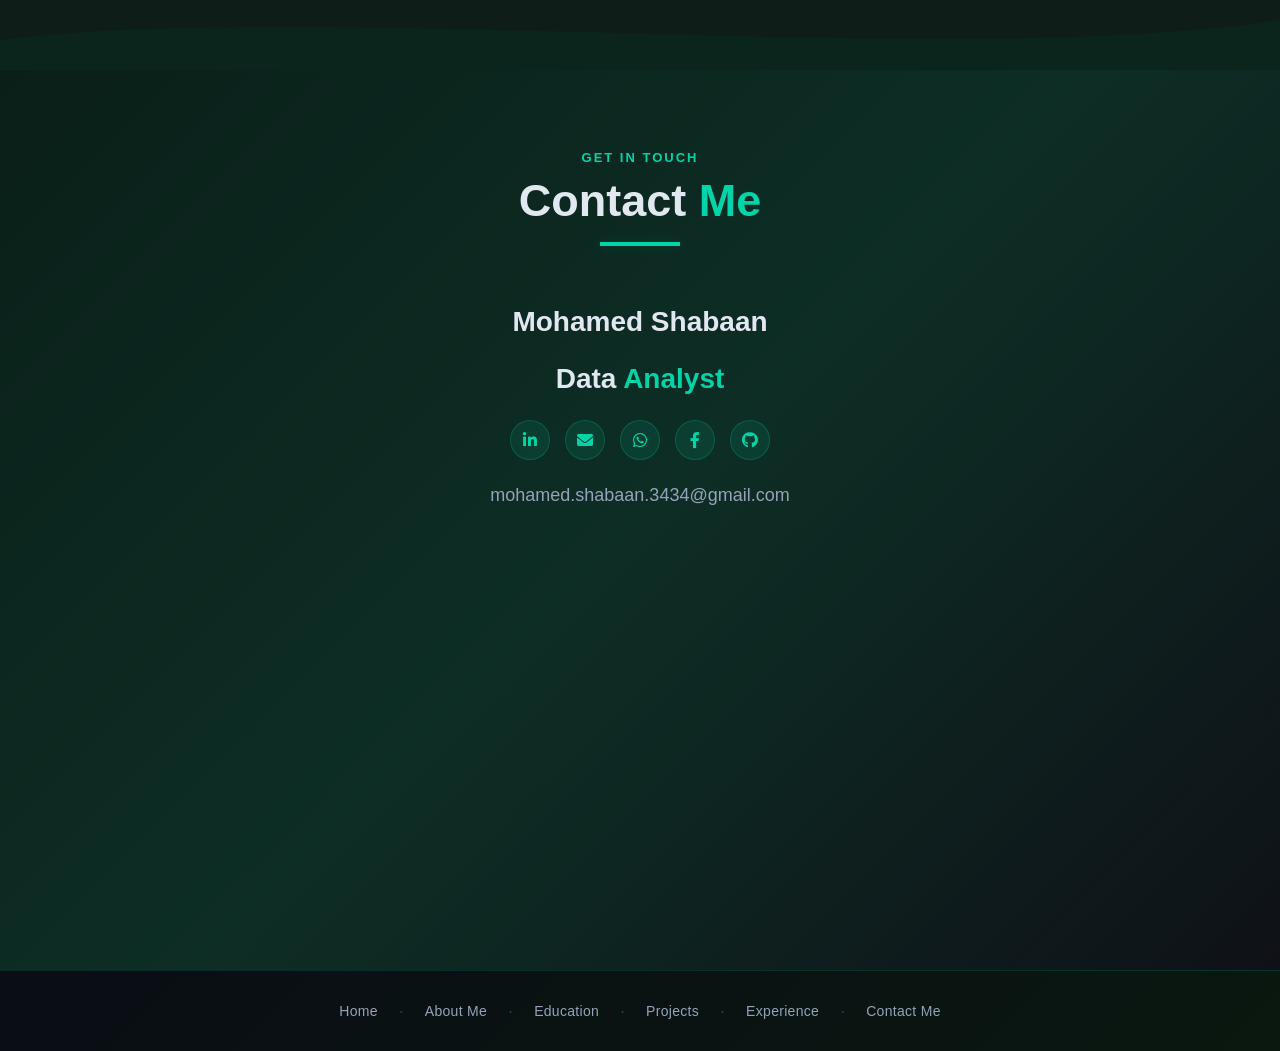
==== commit 54368554: "update" ====
--- a/index.html
+++ b/index.html
@@ -193,7 +193,7 @@
                     </div>
                 </div>
             </a>
-            <a href="https://github.com/mohamedshabaanaa342-bot/httsales-revenue-insights-dashboard-excel.git" target="_blank" class="project-link-wrapper">
+            <a href="https://github.com/mohamedshabaanaa342-bot/Gaming_Academic_Performance.git" target="_blank" class="project-link-wrapper">
                 <div class="project-card" data-aos="fade-up" data-aos-delay="5">
                     <div class="project-image">
                         <img src="excel2.png" alt="Gaming Academic Performance Dashboard">
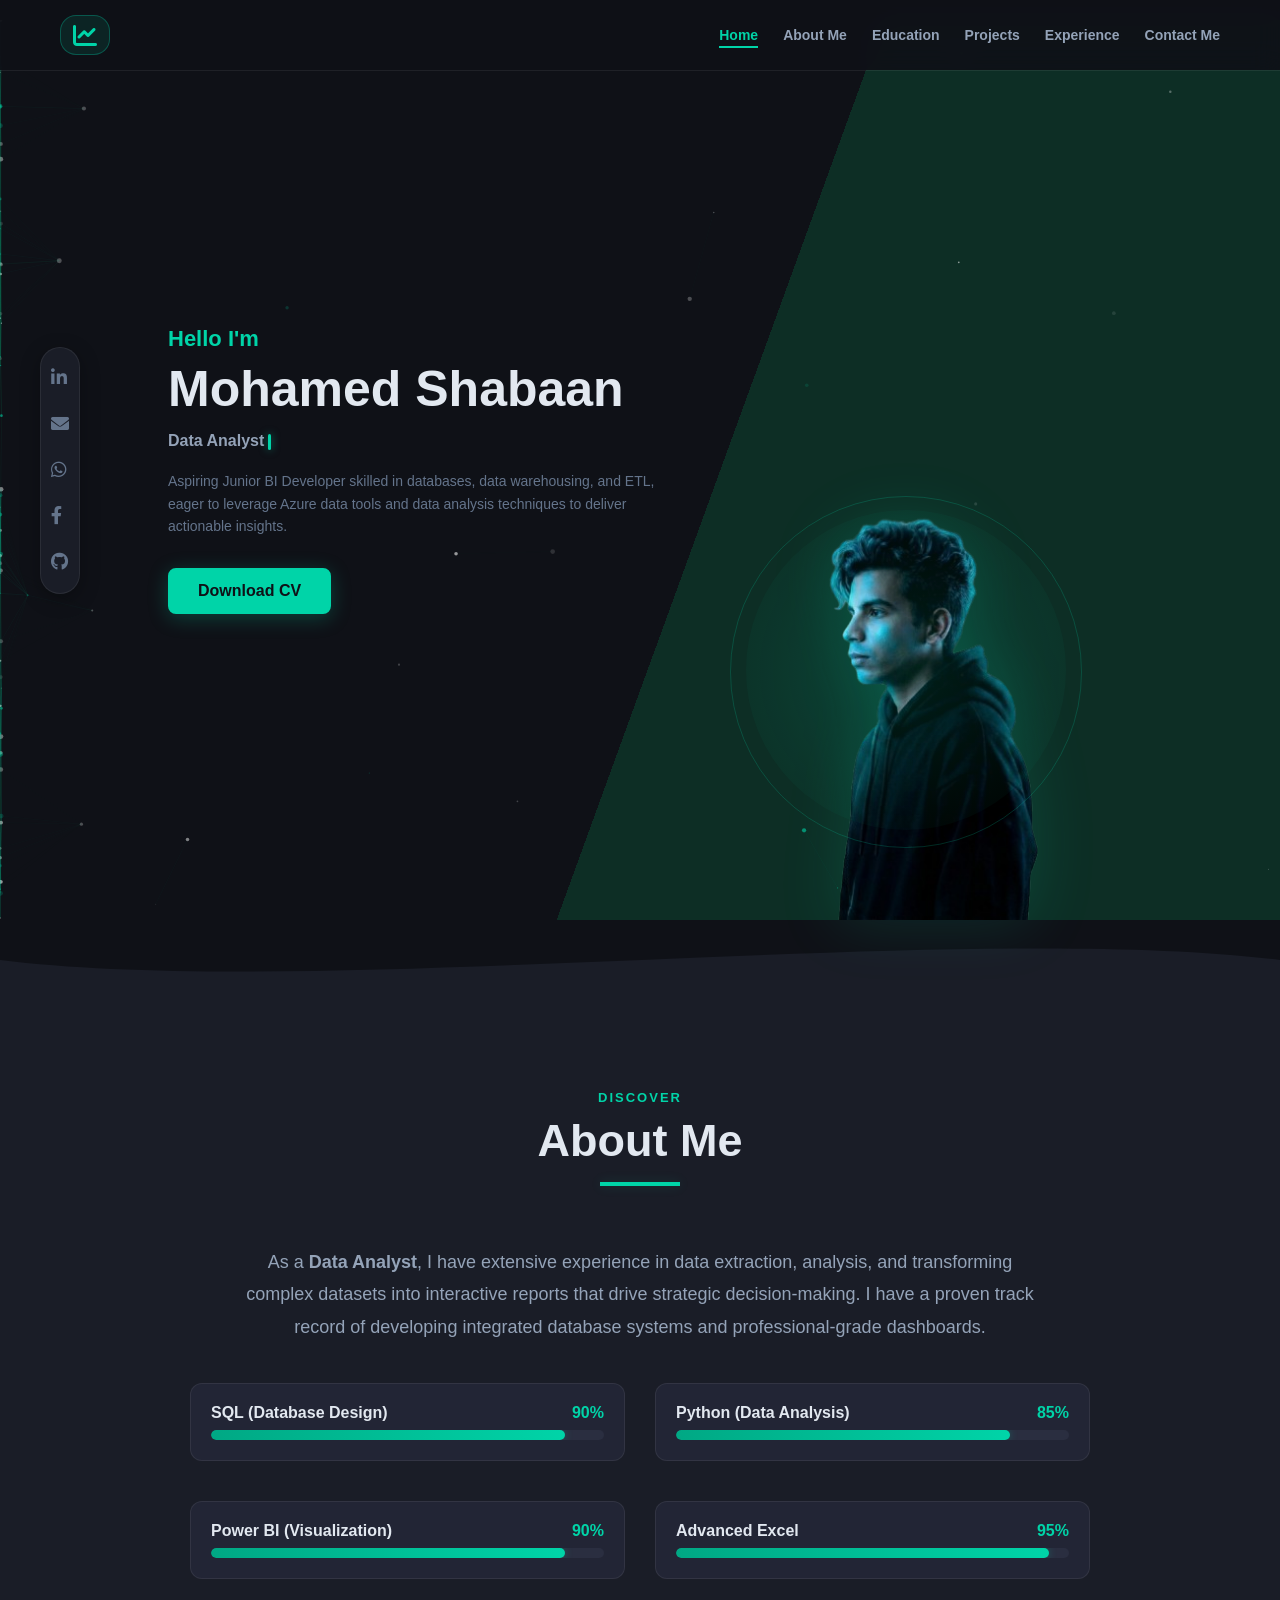
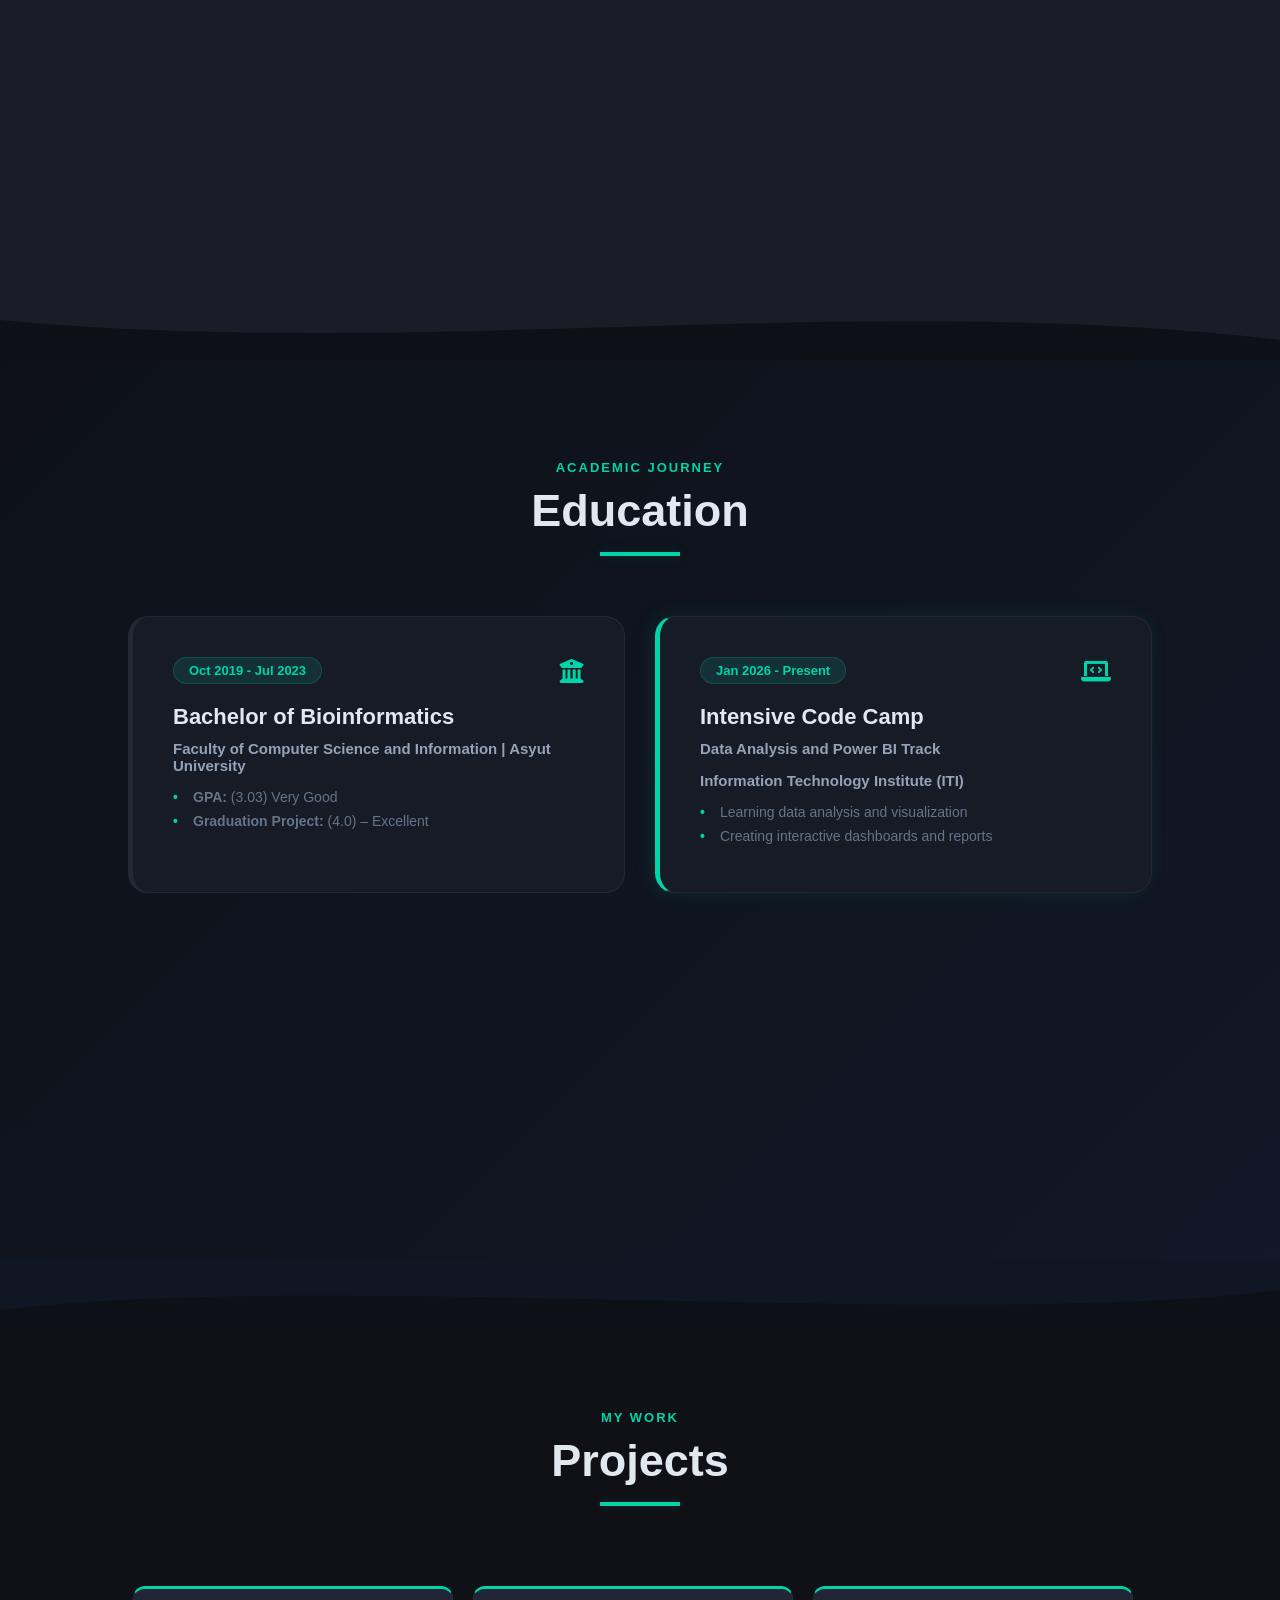
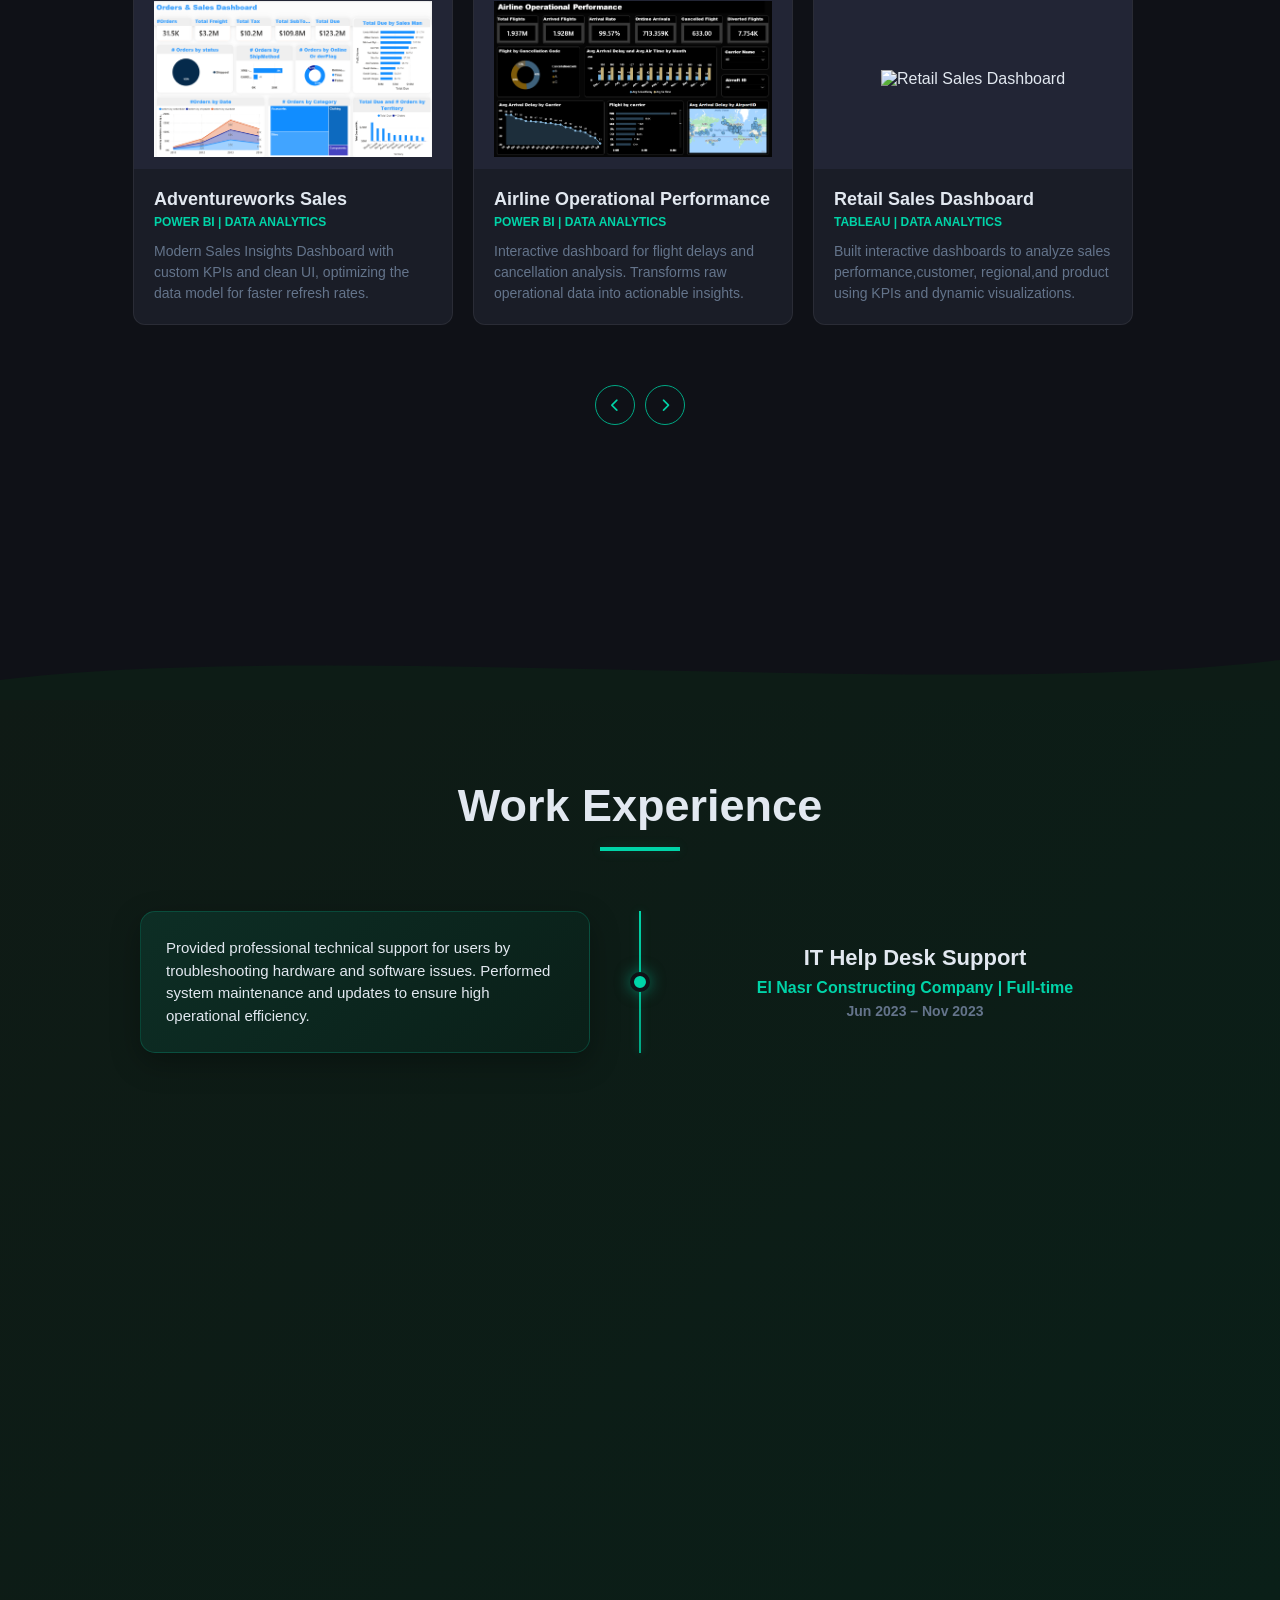
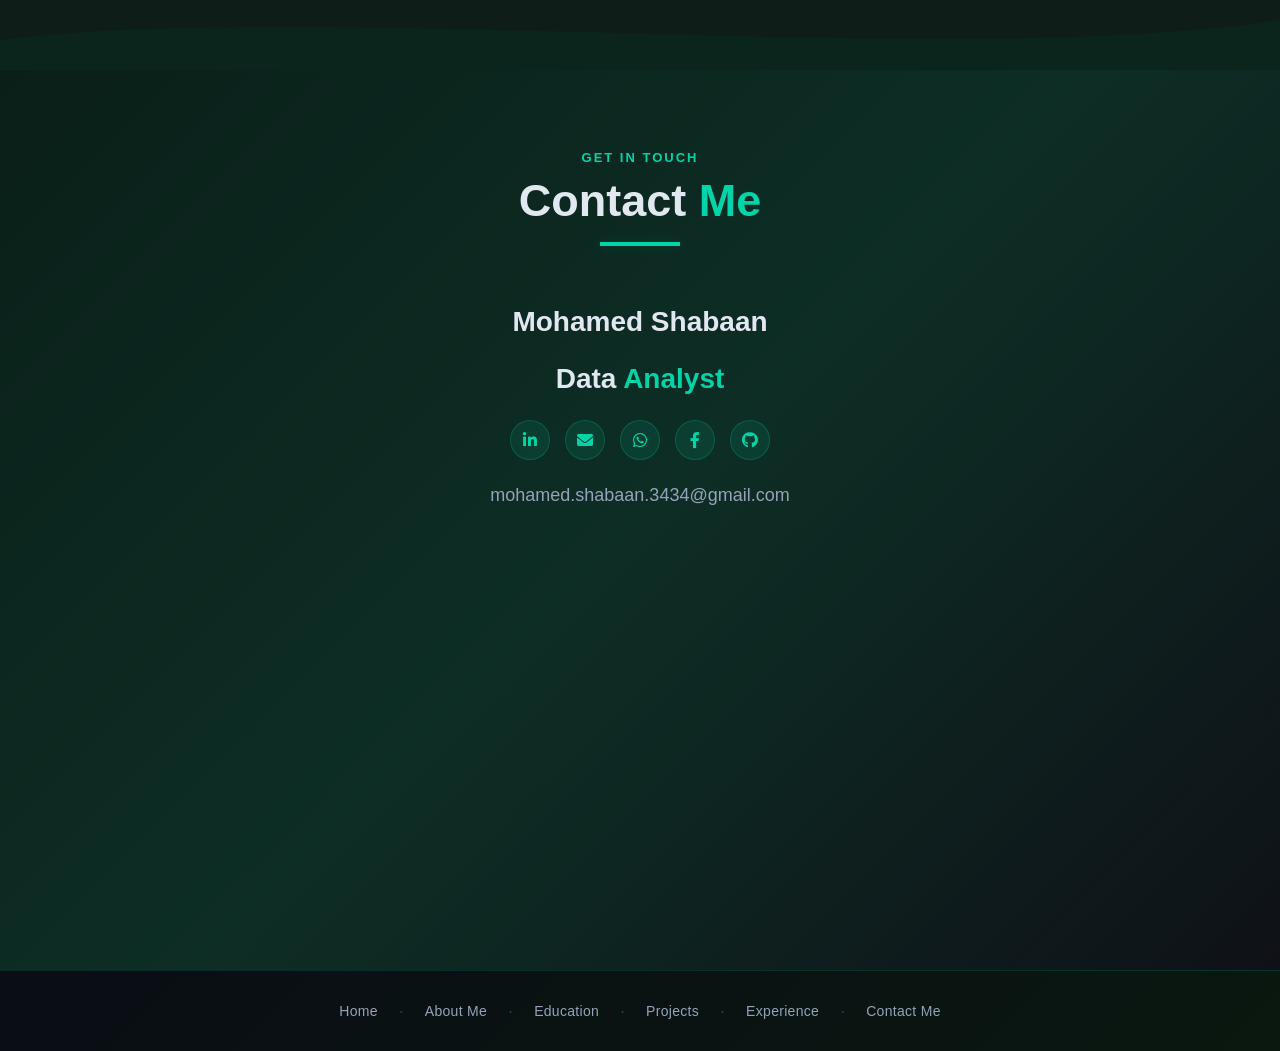
==== commit a46c890c: "Change photo" ====
--- a/index.html
+++ b/index.html
@@ -52,14 +52,14 @@
                 to deliver actionable insights.
             </p>
             <div class="cta-buttons">
-                <a href="https://drive.google.com/file/d/1Bhih-Uv4L9iuUc2vwCbaowPShr50F6uy/view?usp=drive_link"
+                <a href="https://drive.google.com/file/d/1MhI7b8bZ22WQPyDDITQ7aCMO5FDecddF/view?usp=sharing"
                    target="_blank" class="btn btn-primary">
                     Download CV
                 </a>
             </div>
         </div>
         <div class="hero-image">
-            <img src="hh.png" alt="Mohamed Shabaan">
+            <img src="photo1.png" alt="Mohamed Shabaan">
         </div>
     </div>
 </main>
@@ -188,11 +188,27 @@
                     <div class="project-image"><img src="a.png" alt="Airline Dashboard"></div>
                     <div class="project-info">
                         <h3>Airline Operational Performance</h3>
-                        <p class="category">POWER BI | BUSINESS INTELLIGENCE</p>
+                        <p class="category">POWER BI | DATA ANALYTICS</p>
                         <p class="project-desc">Interactive dashboard for flight delays and cancellation analysis. Transforms raw operational data into actionable insights.</p>
                     </div>
                 </div>
             </a>
+            <a href="https://github.com/mohamedshabaanaa342-bot/Retail-Sales-Tableau.git" target="_blank" class="project-link-wrapper">
+    <div class="project-card" data-aos="fade-up" data-aos-delay="5">
+        <div class="project-image">
+            <img src="tableau.png" alt="Retail Sales Dashboard">
+        </div>
+
+        <div class="project-info">
+            <h3>Retail Sales Dashboard</h3>
+            <p class="category">TABLEAU | DATA ANALYTICS</p>
+            <p class="project-desc">
+                Built interactive dashboards to analyze sales performance,customer, 
+                regional,and product using KPIs and dynamic visualizations.
+            </p>
+        </div>
+    </div>
+</a>
             <a href="https://github.com/mohamedshabaanaa342-bot/Gaming_Academic_Performance.git" target="_blank" class="project-link-wrapper">
                 <div class="project-card" data-aos="fade-up" data-aos-delay="5">
                     <div class="project-image">
@@ -212,7 +228,7 @@
                     <div class="project-image"><img src="excel.png" alt="Excel Sales"></div>
                     <div class="project-info">
                         <h3>Sales Revenue Insights</h3>
-                        <p class="category">MICROSOFT EXCEL | ANALYTICS</p>
+                        <p class="category">MICROSOFT EXCEL | DATA ANALYTICS</p>
                         <p class="project-desc">End-to-end sales analysis using Power Query for transformation and Pivot Tables for dynamic reporting.</p>
                     </div>
                 </div>
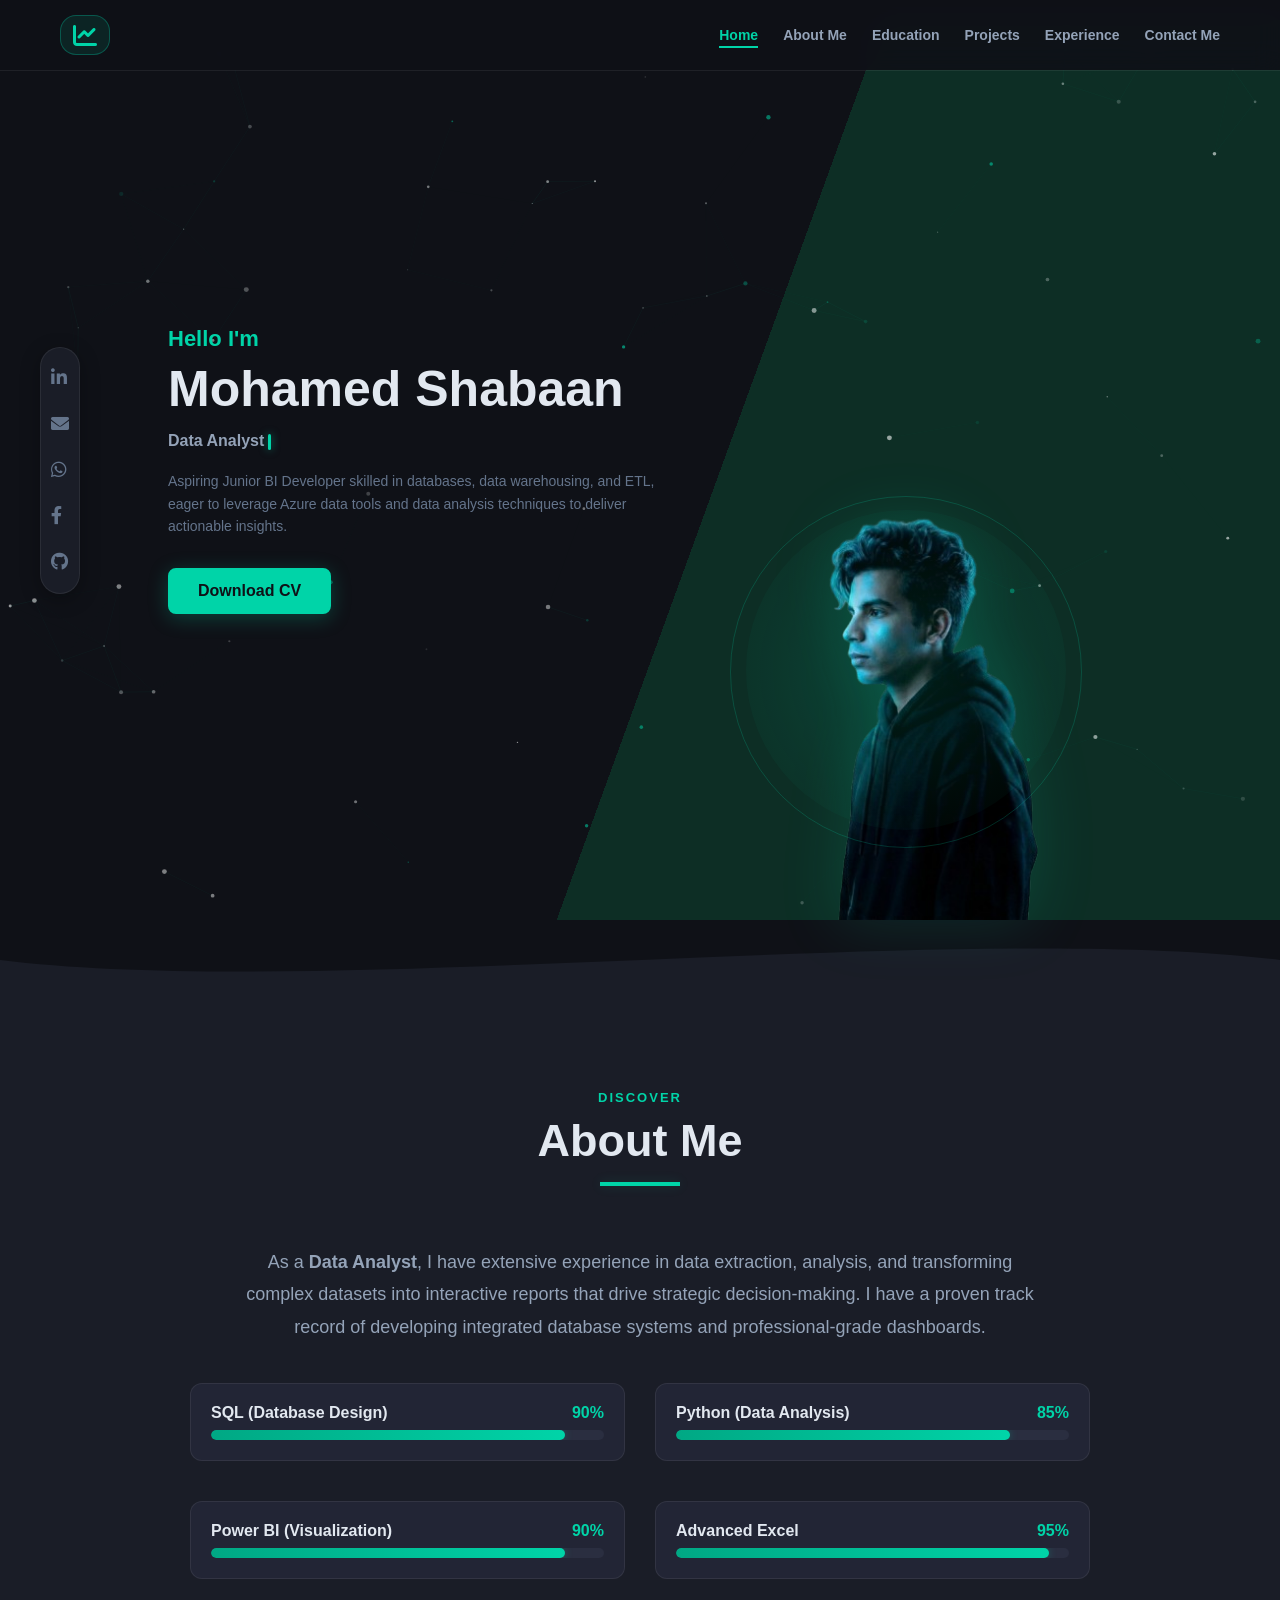
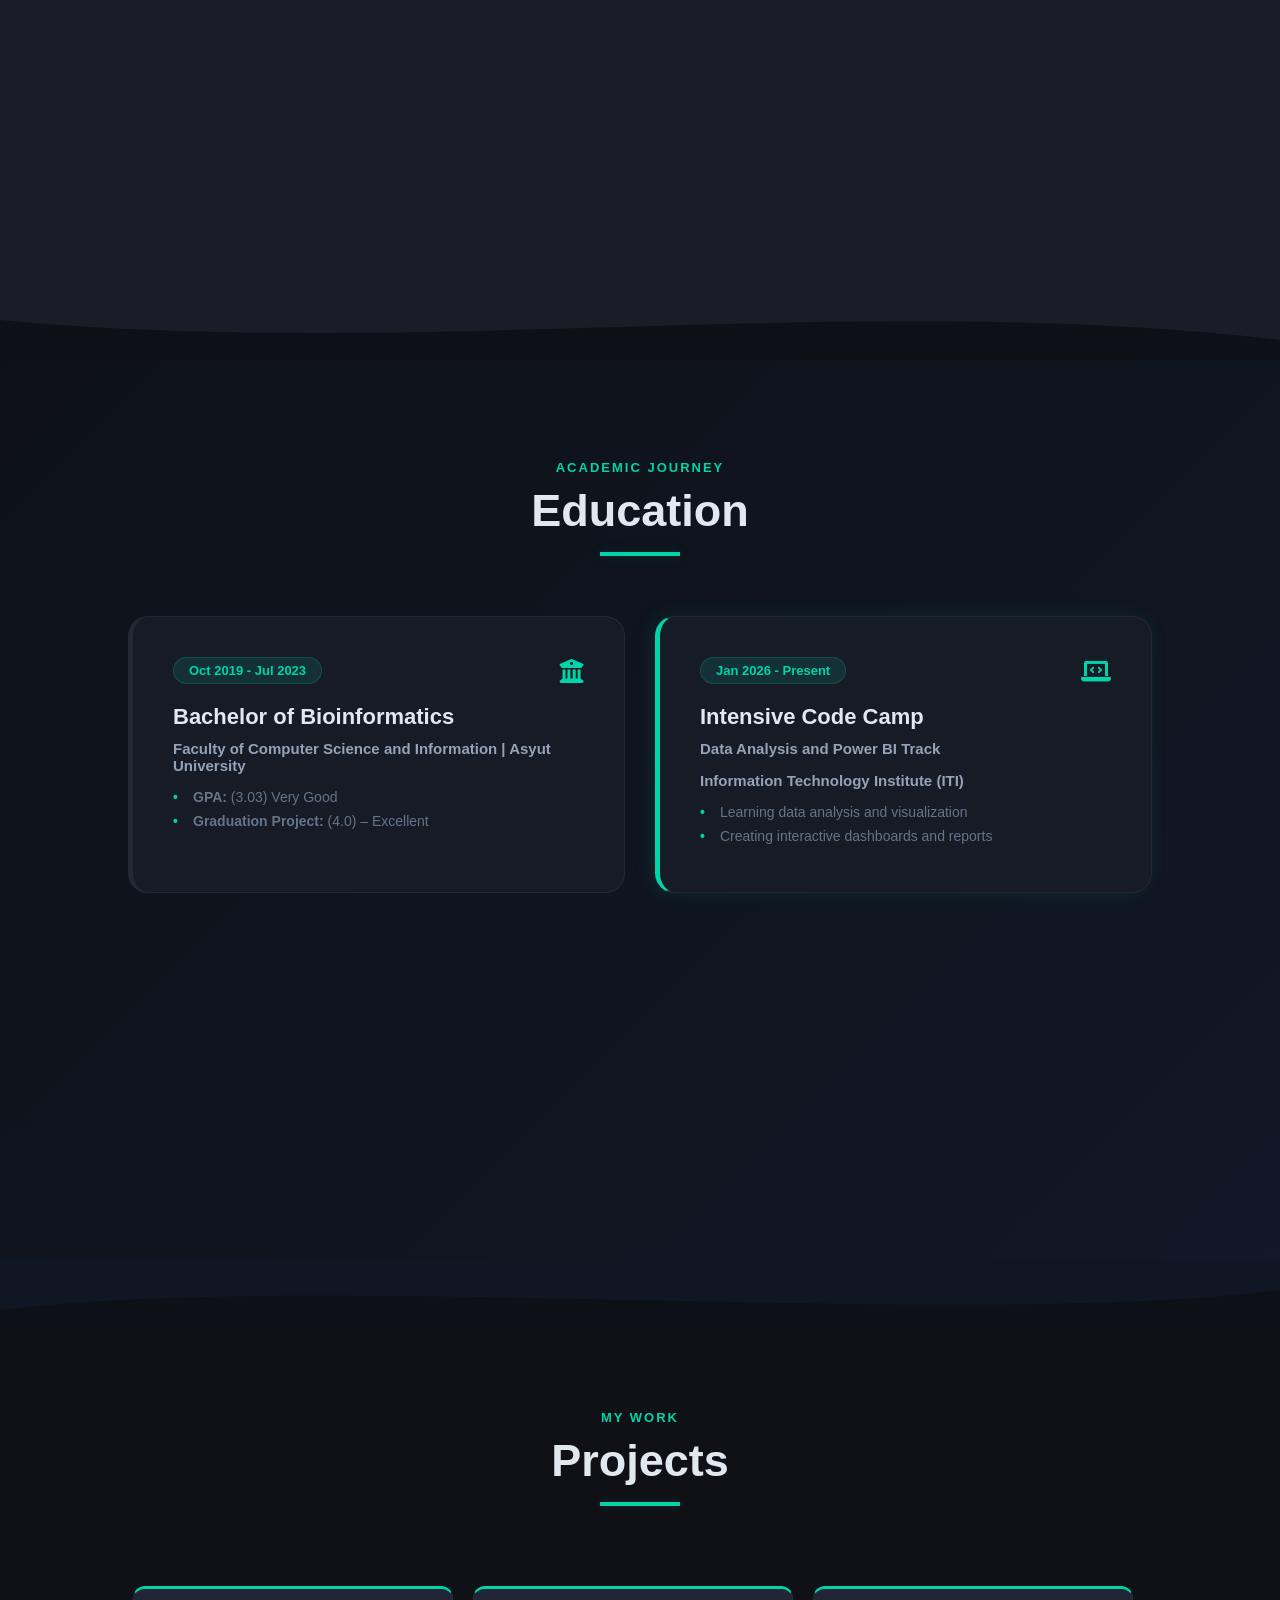
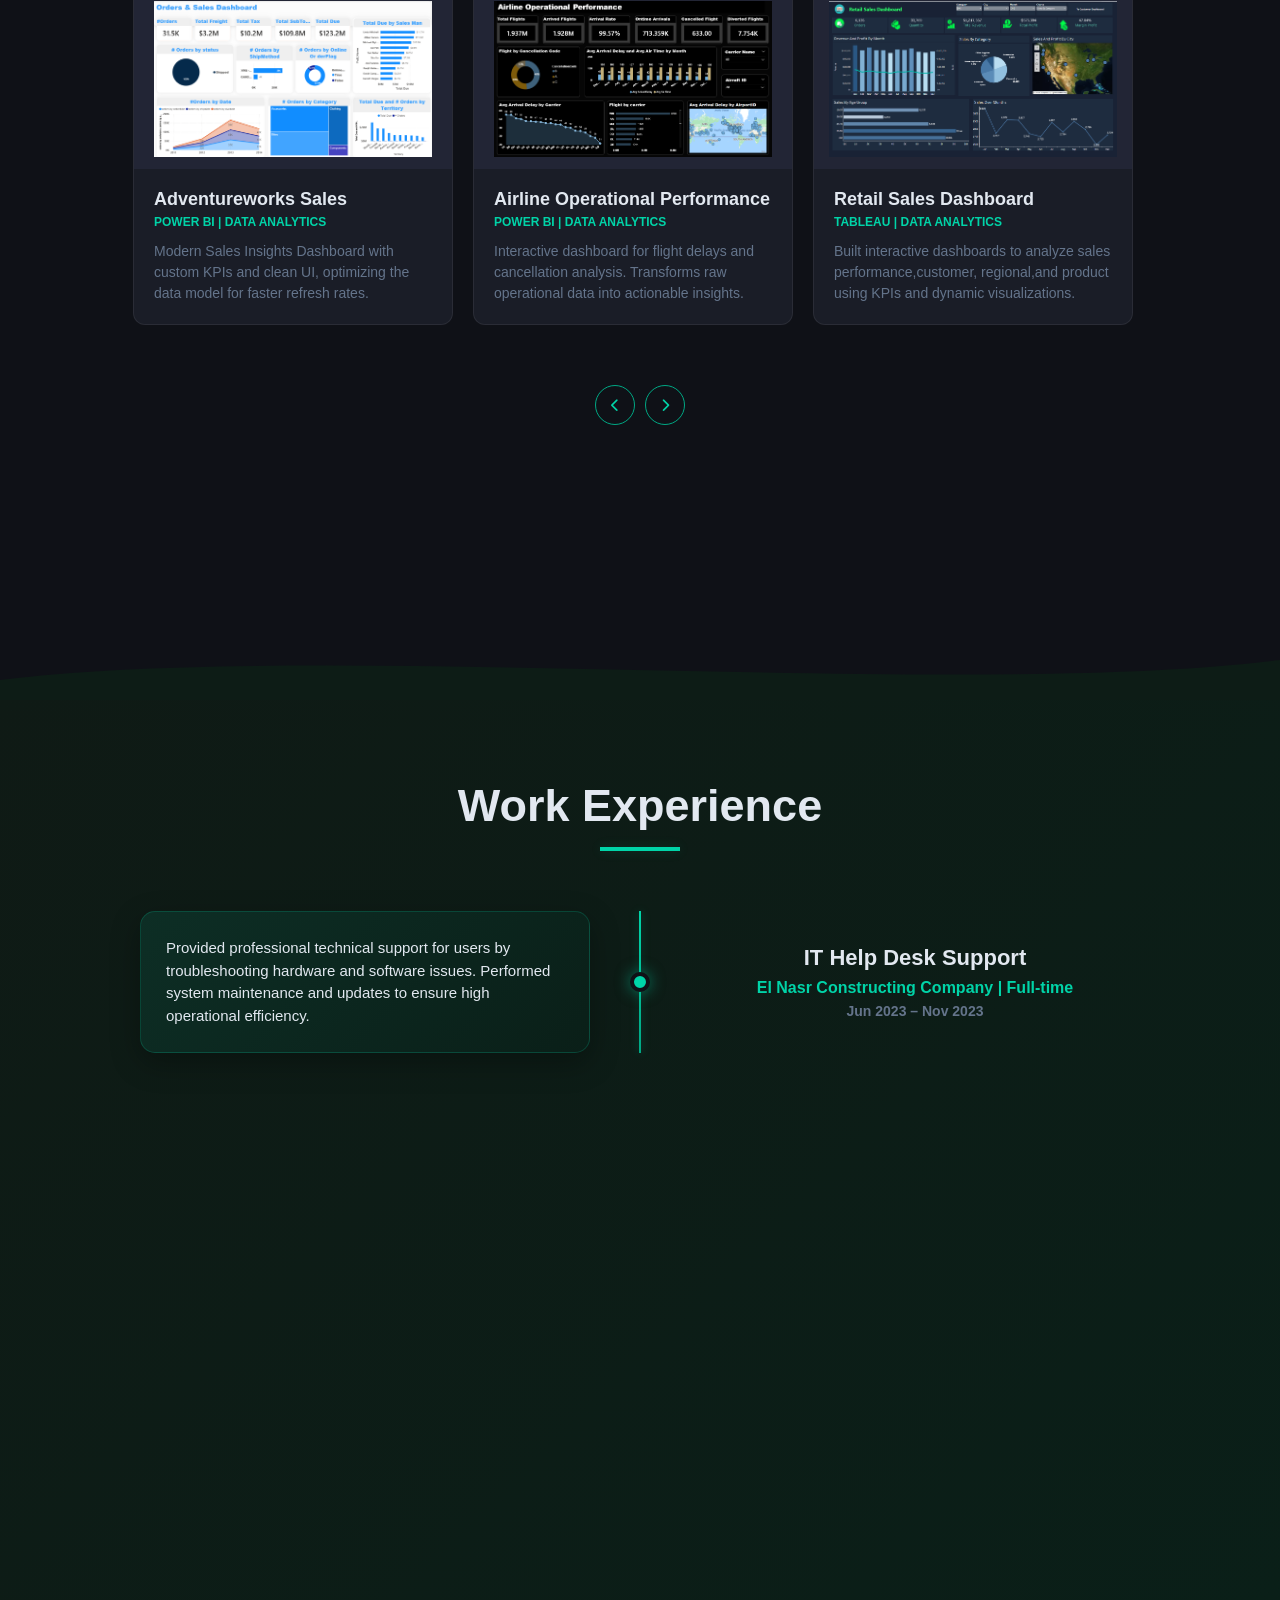
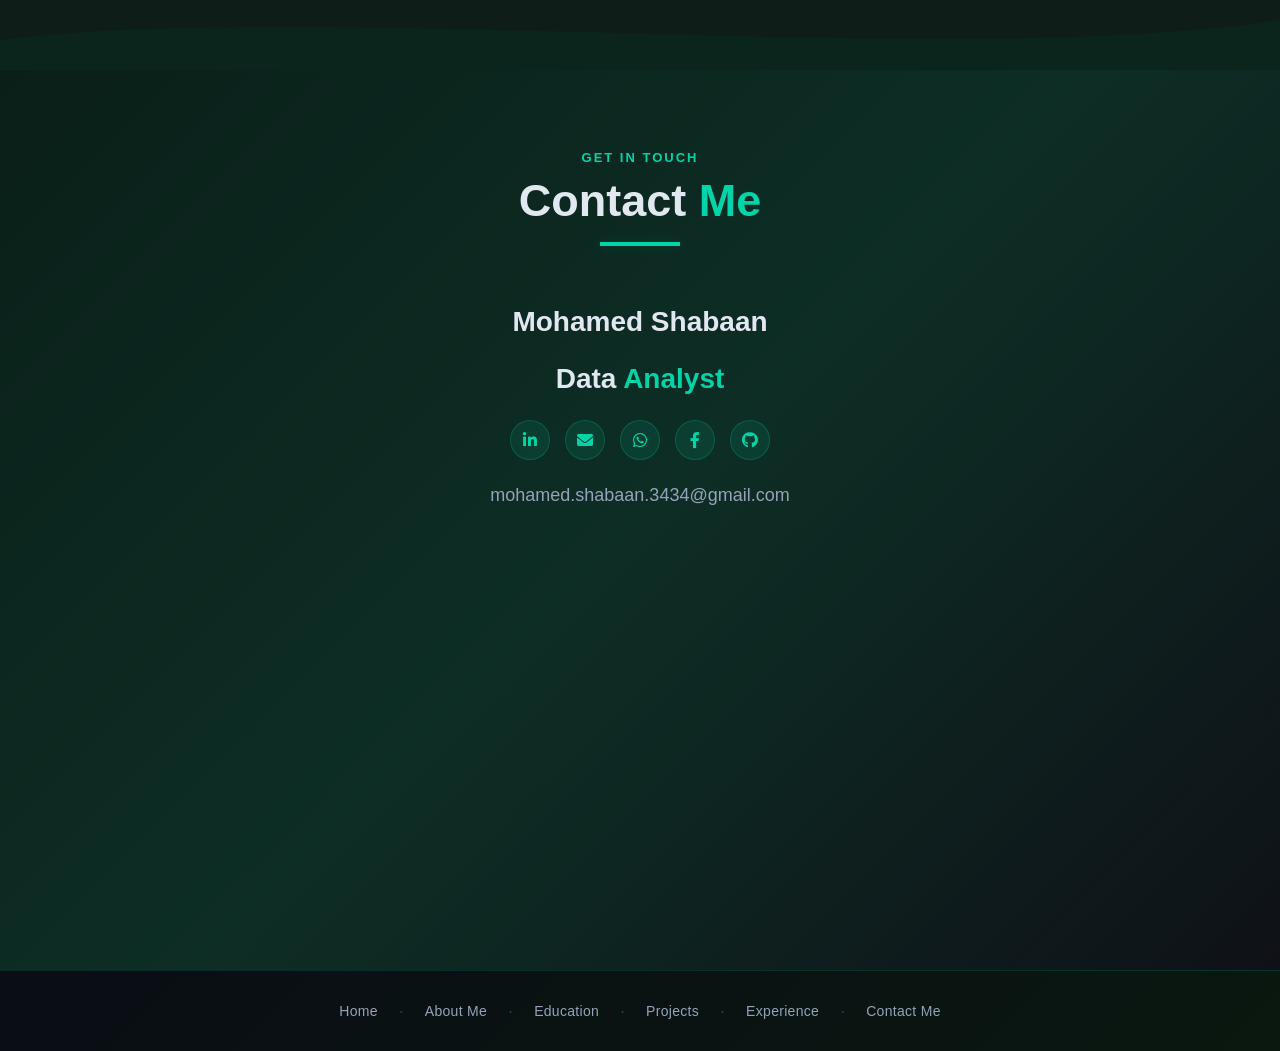
==== commit d34169f2: "add project" ====
--- a/index.html
+++ b/index.html
@@ -196,7 +196,7 @@
             <a href="https://github.com/mohamedshabaanaa342-bot/Retail-Sales-Tableau.git" target="_blank" class="project-link-wrapper">
     <div class="project-card" data-aos="fade-up" data-aos-delay="5">
         <div class="project-image">
-            <img src="tableau.png" alt="Retail Sales Dashboard">
+            <img src="Tableau.png" alt="Retail Sales Dashboard">
         </div>
 
         <div class="project-info">
